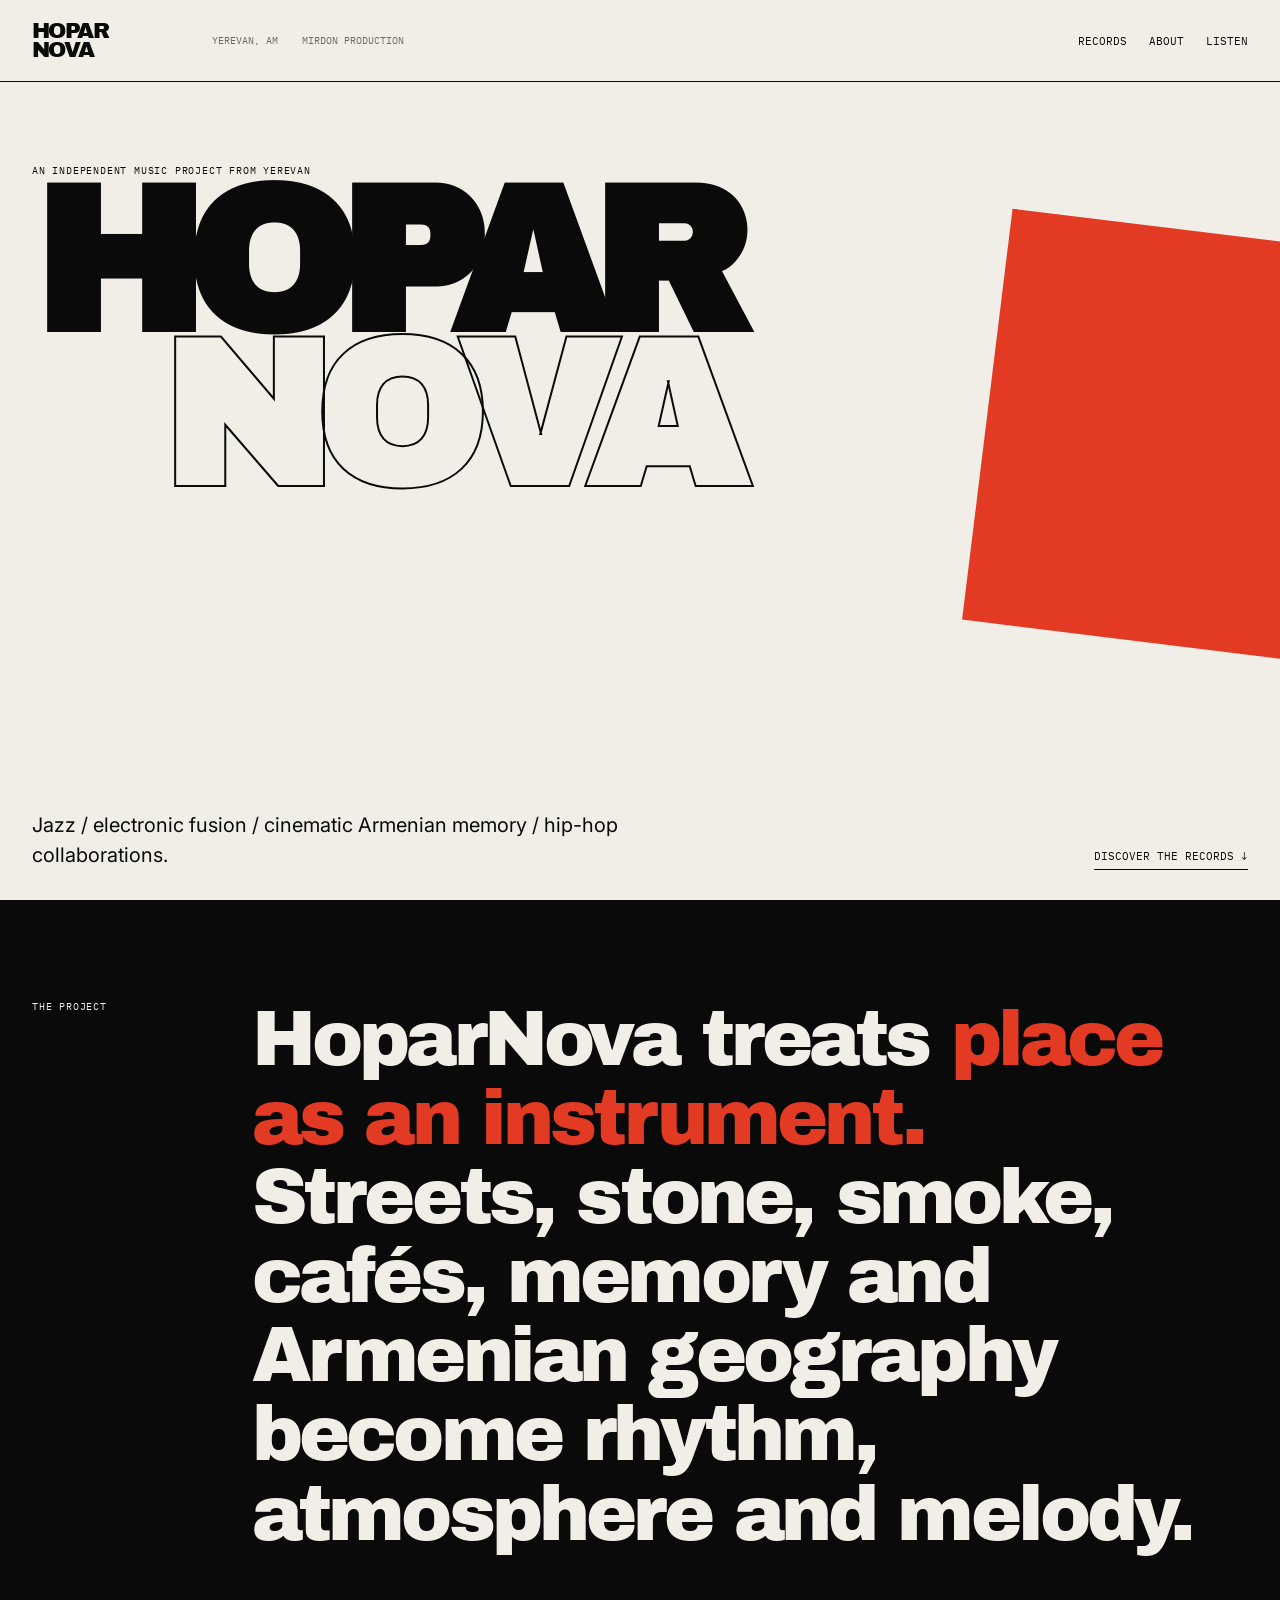
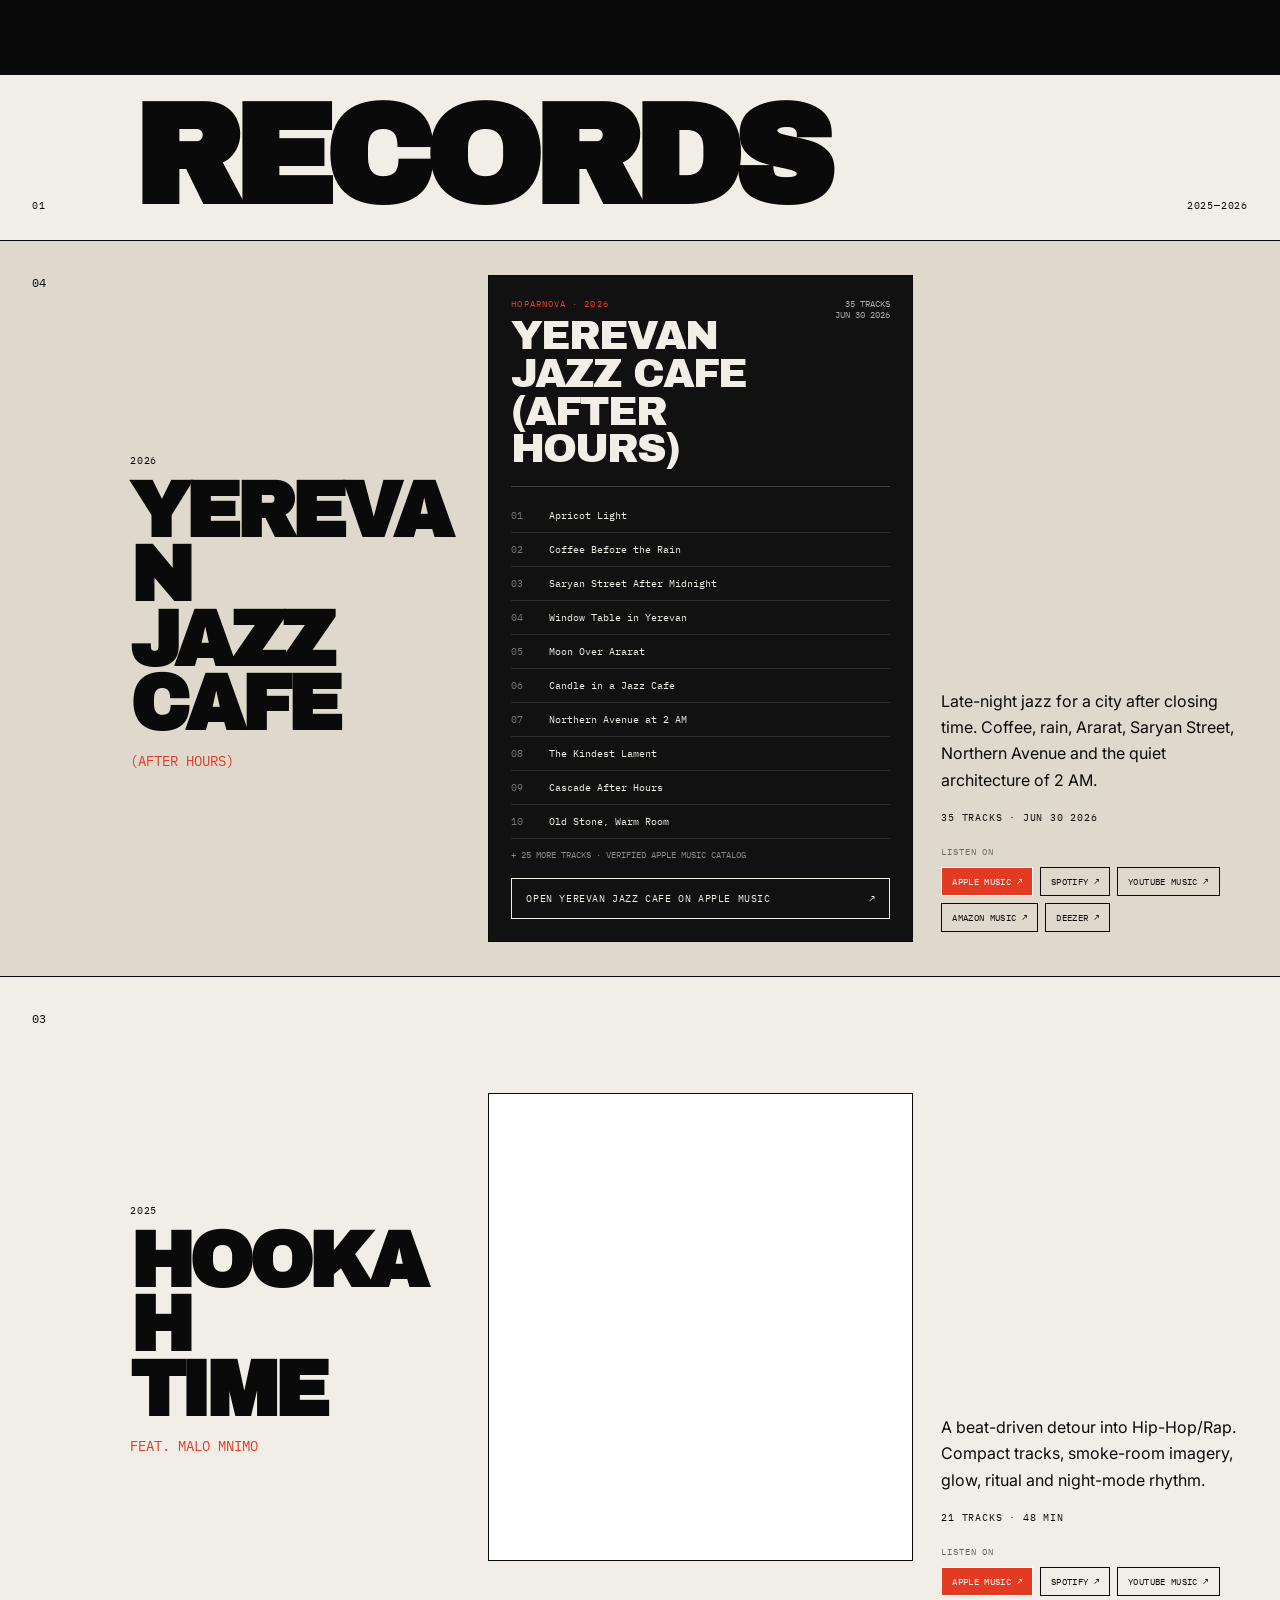
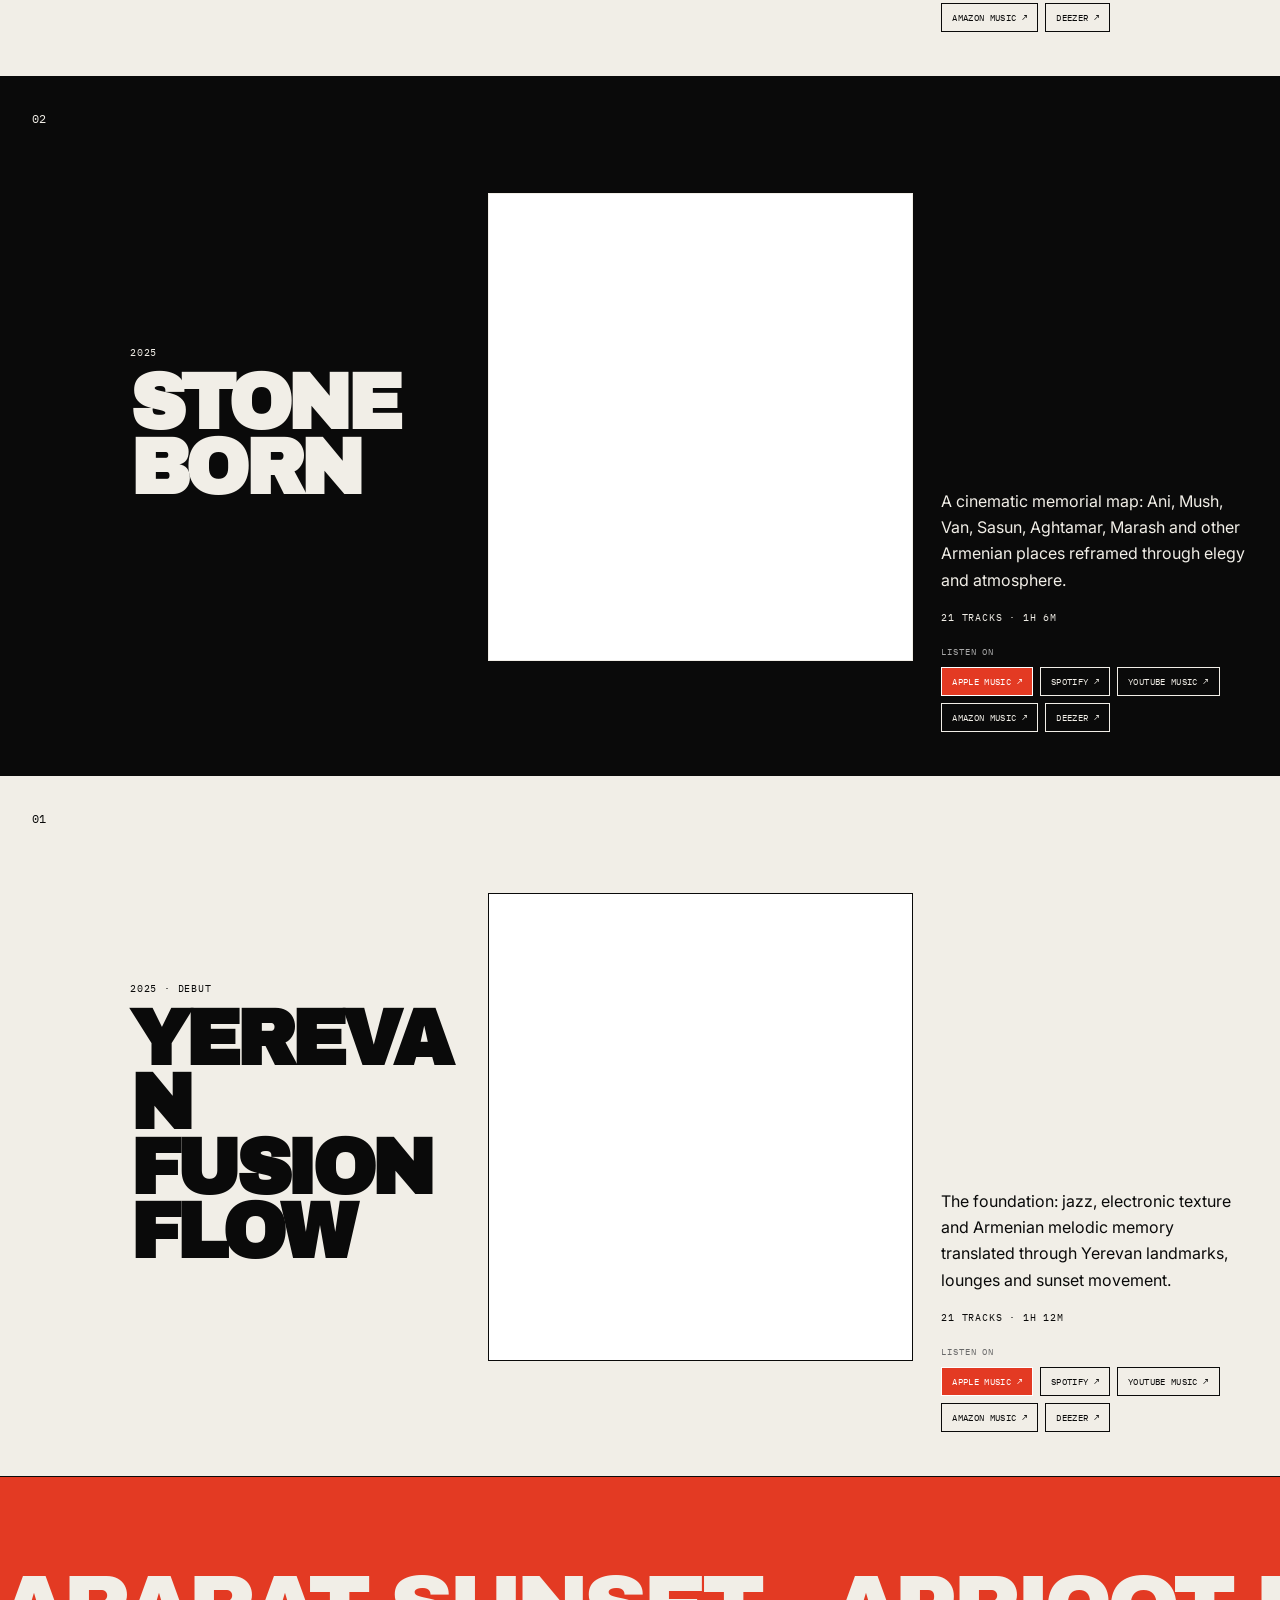
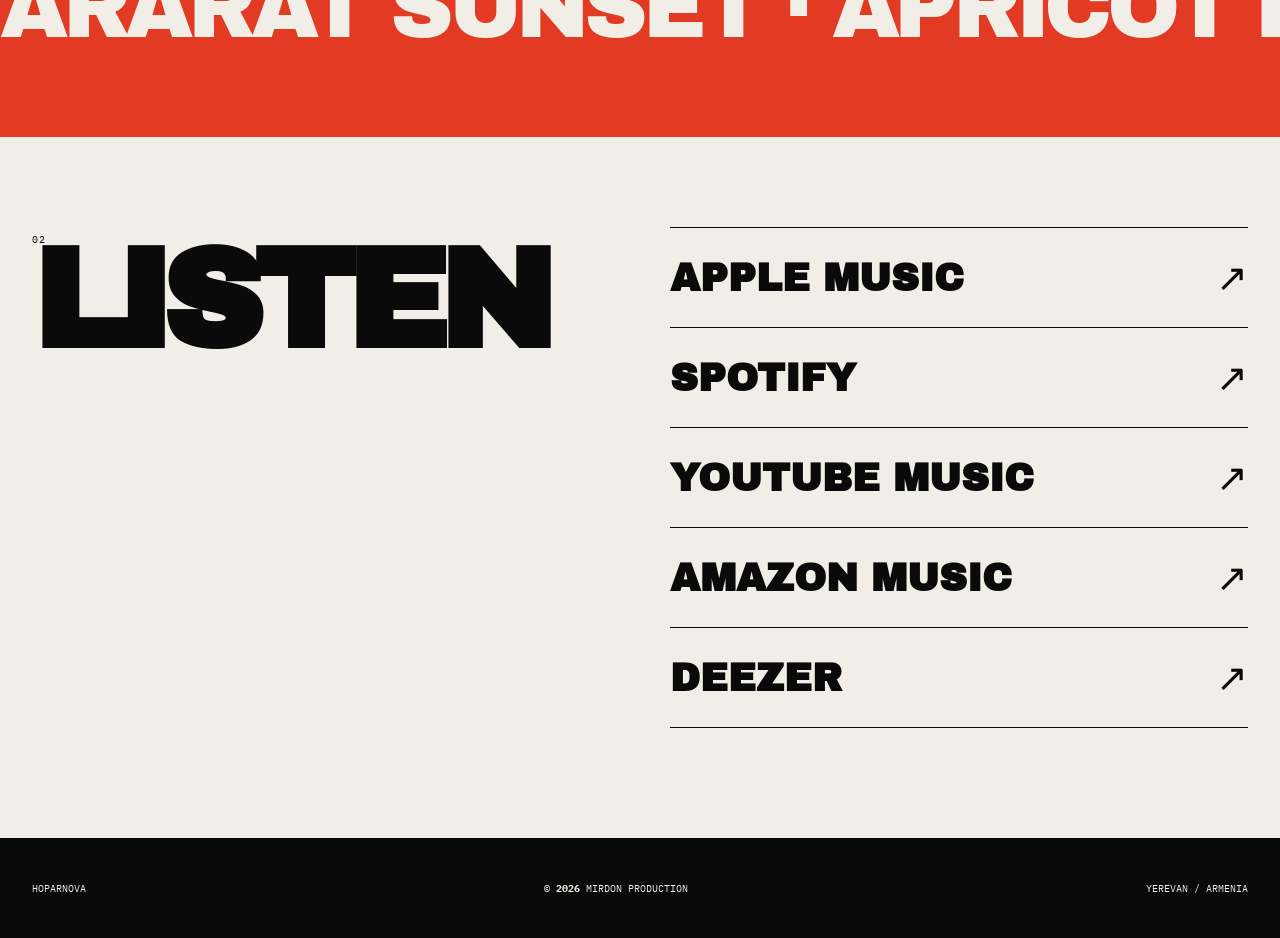
==== index.html @ 3de5b7a7 "Fix Yerevan Jazz Cafe release player" ====
<!doctype html>
<html lang="en">
<head>
  <meta charset="utf-8" />
  <meta name="viewport" content="width=device-width,initial-scale=1,viewport-fit=cover" />
  <meta name="description" content="HoparNova — Yerevan-rooted music across jazz, electronic fusion, cinematic sound and hip-hop." />
  <meta name="theme-color" content="#f1eee7" />
  <title>HoparNova — Music from Yerevan</title>
  <link rel="preconnect" href="https://fonts.googleapis.com">
  <link rel="preconnect" href="https://fonts.gstatic.com" crossorigin>
  <link href="https://fonts.googleapis.com/css2?family=Archivo+Black&family=IBM+Plex+Mono:wght@400;500&family=Inter:wght@400;500;600&display=swap" rel="stylesheet">
  <link rel="stylesheet" href="styles-v6.css?v=6" />
  <link rel="stylesheet" href="player-fix-v7.css?v=7" />
</head>
<body>
  <div class="page-loader" aria-hidden="true"><span>HOPARNOVA</span></div>

  <header class="nav-shell">
    <a class="logo" href="#top">HOPAR<br>NOVA</a>
    <div class="nav-meta"><span>YEREVAN, AM</span><span>MIRDON PRODUCTION</span></div>
    <nav><a href="#records">Records</a><a href="#about">About</a><a href="#listen">Listen</a></nav>
  </header>

  <main id="top">
    <section class="masthead">
      <div class="mast-copy">
        <p class="eyebrow">AN INDEPENDENT MUSIC PROJECT FROM YEREVAN</p>
        <h1><span>HOPAR</span><span class="outline">NOVA</span></h1>
      </div>
      <div class="mast-bottom">
        <p>Jazz / electronic fusion / cinematic Armenian memory / hip-hop collaborations.</p>
        <a href="#records">DISCOVER THE RECORDS ↓</a>
      </div>
      <div class="red-block" aria-hidden="true"></div>
    </section>

    <section class="manifesto" id="about">
      <div class="manifesto-kicker">THE PROJECT</div>
      <p>HoparNova treats <strong>place as an instrument.</strong> Streets, stone, smoke, cafés, memory and Armenian geography become rhythm, atmosphere and melody.</p>
    </section>

    <section class="records" id="records">
      <div class="records-title"><span>01</span><h2>RECORDS</h2><small>2025—2026</small></div>

      <article class="record feature" data-record>
        <div class="record-number">04</div>
        <div class="record-title"><span>2026</span><h3>YEREVAN<br>JAZZ CAFE</h3><em>(AFTER HOURS)</em></div>
        <div class="record-visual verified-album-player" aria-label="Yerevan Jazz Cafe (After Hours) album panel">
          <div class="vap-top">
            <div>
              <div class="vap-kicker">HOPARNOVA · 2026</div>
              <div class="vap-title">YEREVAN JAZZ CAFE<br>(AFTER HOURS)</div>
            </div>
            <div class="vap-meta">35 TRACKS<br>JUN 30 2026</div>
          </div>
          <ol class="vap-tracks">
            <li><span>01</span><span>Apricot Light</span></li>
            <li><span>02</span><span>Coffee Before the Rain</span></li>
            <li><span>03</span><span>Saryan Street After Midnight</span></li>
            <li><span>04</span><span>Window Table in Yerevan</span></li>
            <li><span>05</span><span>Moon Over Ararat</span></li>
            <li><span>06</span><span>Candle in a Jazz Cafe</span></li>
            <li><span>07</span><span>Northern Avenue at 2 AM</span></li>
            <li><span>08</span><span>The Kindest Lament</span></li>
            <li><span>09</span><span>Cascade After Hours</span></li>
            <li><span>10</span><span>Old Stone, Warm Room</span></li>
          </ol>
          <div class="vap-more">+ 25 MORE TRACKS · VERIFIED APPLE MUSIC CATALOG</div>
          <div class="vap-action"><a href="https://music.apple.com/us/artist/hoparnova/1802256419" target="_blank" rel="noopener noreferrer"><span>OPEN YEREVAN JAZZ CAFE ON APPLE MUSIC</span><span>↗</span></a></div>
        </div>
        <div class="record-copy">
          <p>Late-night jazz for a city after closing time. Coffee, rain, Ararat, Saryan Street, Northern Avenue and the quiet architecture of 2 AM.</p>
          <span>35 TRACKS · JUN 30 2026</span>
          <div class="platform-label">LISTEN ON</div>
          <div class="platform-links" aria-label="Yerevan Jazz Cafe listening platforms">
            <a class="primary-platform" href="https://music.apple.com/us/artist/hoparnova/1802256419" target="_blank" rel="noopener noreferrer">Apple Music ↗</a>
            <a href="https://open.spotify.com/search/HoparNova%20Yerevan%20Jazz%20Cafe%20After%20Hours" target="_blank" rel="noopener noreferrer">Spotify ↗</a>
            <a href="https://music.youtube.com/search?q=HoparNova%20Yerevan%20Jazz%20Cafe%20After%20Hours" target="_blank" rel="noopener noreferrer">YouTube Music ↗</a>
            <a href="https://music.amazon.com/search/HoparNova%20Yerevan%20Jazz%20Cafe%20After%20Hours" target="_blank" rel="noopener noreferrer">Amazon Music ↗</a>
            <a href="https://www.deezer.com/search/HoparNova%20Yerevan%20Jazz%20Cafe%20After%20Hours" target="_blank" rel="noopener noreferrer">Deezer ↗</a>
          </div>
        </div>
      </article>

      <article class="record" data-record>
        <div class="record-number">03</div>
        <div class="record-title"><span>2025</span><h3>HOOKAH<br>TIME</h3><em>FEAT. MALO MNIMO</em></div>
        <div class="record-visual player-card"><iframe title="Hookah Time by HoparNova" loading="lazy" allow="autoplay *; encrypted-media *; fullscreen *; clipboard-write" frameborder="0" height="450" sandbox="allow-forms allow-popups allow-same-origin allow-scripts allow-top-navigation-by-user-activation" src="https://embed.music.apple.com/us/album/hookah-time-feat-malo-mnimo/1842965548"></iframe></div>
        <div class="record-copy">
          <p>A beat-driven detour into Hip-Hop/Rap. Compact tracks, smoke-room imagery, glow, ritual and night-mode rhythm.</p>
          <span>21 TRACKS · 48 MIN</span>
          <div class="platform-label">LISTEN ON</div>
          <div class="platform-links" aria-label="Hookah Time listening platforms">
            <a class="primary-platform" href="https://music.apple.com/us/album/hookah-time-feat-malo-mnimo/1842965548" target="_blank" rel="noopener noreferrer">Apple Music ↗</a>
            <a href="https://open.spotify.com/search/HoparNova%20Hookah%20Time%20Malo%20Mnimo" target="_blank" rel="noopener noreferrer">Spotify ↗</a>
            <a href="https://music.youtube.com/search?q=HoparNova%20Hookah%20Time%20Malo%20Mnimo" target="_blank" rel="noopener noreferrer">YouTube Music ↗</a>
            <a href="https://music.amazon.com/albums/B0FSZTVXCY" target="_blank" rel="noopener noreferrer">Amazon Music ↗</a>
            <a href="https://www.deezer.com/search/HoparNova%20Hookah%20Time%20Malo%20Mnimo" target="_blank" rel="noopener noreferrer">Deezer ↗</a>
          </div>
        </div>
      </article>

      <article class="record inverse" data-record>
        <div class="record-number">02</div>
        <div class="record-title"><span>2025</span><h3>STONE<br>BORN</h3></div>
        <div class="record-visual player-card"><iframe title="Stoneborn by HoparNova" loading="lazy" allow="autoplay *; encrypted-media *; fullscreen *; clipboard-write" frameborder="0" height="450" sandbox="allow-forms allow-popups allow-same-origin allow-scripts allow-top-navigation-by-user-activation" src="https://embed.music.apple.com/us/album/stoneborn/1818005621"></iframe></div>
        <div class="record-copy">
          <p>A cinematic memorial map: Ani, Mush, Van, Sasun, Aghtamar, Marash and other Armenian places reframed through elegy and atmosphere.</p>
          <span>21 TRACKS · 1H 6M</span>
          <div class="platform-label">LISTEN ON</div>
          <div class="platform-links" aria-label="Stoneborn listening platforms">
            <a class="primary-platform" href="https://music.apple.com/us/album/stoneborn/1818005621" target="_blank" rel="noopener noreferrer">Apple Music ↗</a>
            <a href="https://open.spotify.com/search/HoparNova%20Stoneborn" target="_blank" rel="noopener noreferrer">Spotify ↗</a>
            <a href="https://music.youtube.com/search?q=HoparNova%20Stoneborn" target="_blank" rel="noopener noreferrer">YouTube Music ↗</a>
            <a href="https://music.amazon.com/search/HoparNova%20Stoneborn" target="_blank" rel="noopener noreferrer">Amazon Music ↗</a>
            <a href="https://www.deezer.com/search/HoparNova%20Stoneborn" target="_blank" rel="noopener noreferrer">Deezer ↗</a>
          </div>
        </div>
      </article>

      <article class="record" data-record>
        <div class="record-number">01</div>
        <div class="record-title"><span>2025 · DEBUT</span><h3>YEREVAN<br>FUSION FLOW</h3></div>
        <div class="record-visual player-card"><iframe title="Yerevan Fusion Flow by HoparNova" loading="lazy" allow="autoplay *; encrypted-media *; fullscreen *; clipboard-write" frameborder="0" height="450" sandbox="allow-forms allow-popups allow-same-origin allow-scripts allow-top-navigation-by-user-activation" src="https://embed.music.apple.com/us/album/yerevan-fusion-flow/1802293847"></iframe></div>
        <div class="record-copy">
          <p>The foundation: jazz, electronic texture and Armenian melodic memory translated through Yerevan landmarks, lounges and sunset movement.</p>
          <span>21 TRACKS · 1H 12M</span>
          <div class="platform-label">LISTEN ON</div>
          <div class="platform-links" aria-label="Yerevan Fusion Flow listening platforms">
            <a class="primary-platform" href="https://music.apple.com/us/album/yerevan-fusion-flow/1802293847" target="_blank" rel="noopener noreferrer">Apple Music ↗</a>
            <a href="https://open.spotify.com/album/7mZl0spDm2aKMt4Zgu2kMl" target="_blank" rel="noopener noreferrer">Spotify ↗</a>
            <a href="https://music.youtube.com/playlist?list=OLAK5uy_mv9F3VbVJj1Q1v0x9Y9Q4Z8Q9hJQcQ9Yw" target="_blank" rel="noopener noreferrer">YouTube Music ↗</a>
            <a href="https://music.amazon.com/search/HoparNova%20Yerevan%20Fusion%20Flow" target="_blank" rel="noopener noreferrer">Amazon Music ↗</a>
            <a href="https://www.deezer.com/album/727748031" target="_blank" rel="noopener noreferrer">Deezer ↗</a>
          </div>
        </div>
      </article>
    </section>

    <section class="interlude">
      <p>ARARAT SUNSET · APRICOT LIGHT · NIGHT MODE · BALLAD OF SASUN · CASCADE AFTER HOURS · VERNISSAGE VIBE · SILK SMOKE · MOON OVER ARARAT</p>
    </section>

    <section class="listen" id="listen">
      <div><span>02</span><h2>LISTEN</h2></div>
      <div class="listen-grid">
        <a href="https://music.apple.com/us/artist/hoparnova/1802256419" target="_blank" rel="noopener noreferrer"><b>APPLE MUSIC</b><span>↗</span></a>
        <a href="https://open.spotify.com/search/HoparNova" target="_blank" rel="noopener noreferrer"><b>SPOTIFY</b><span>↗</span></a>
        <a href="https://music.youtube.com/search?q=HoparNova" target="_blank" rel="noopener noreferrer"><b>YOUTUBE MUSIC</b><span>↗</span></a>
        <a href="https://music.amazon.com/search/HoparNova" target="_blank" rel="noopener noreferrer"><b>AMAZON MUSIC</b><span>↗</span></a>
        <a href="https://www.deezer.com/search/HoparNova" target="_blank" rel="noopener noreferrer"><b>DEEZER</b><span>↗</span></a>
      </div>
    </section>
  </main>

  <footer><span>HOPARNOVA</span><span>© <b id="year"></b> MIRDON PRODUCTION</span><span>YEREVAN / ARMENIA</span></footer>
  <script defer src="script-v5.js?v=5"></script>
</body>
</html>
---- styles-v6.css ----
:root{--paper:#f1eee7;--ink:#0a0a0a;--red:#e33a23;--muted:#696969;--pad:clamp(16px,3vw,32px)}*{box-sizing:border-box}html{scroll-behavior:smooth}body{margin:0;background:var(--paper);color:var(--ink);font-family:Inter,Arial,sans-serif;overflow-x:hidden}img,iframe{max-width:100%}a{color:inherit;text-decoration:none}.page-loader{position:fixed;inset:0;background:var(--ink);color:var(--paper);z-index:999;display:grid;place-items:center;transition:transform .7s cubic-bezier(.76,0,.24,1)}.page-loader span{font-family:'Archivo Black',Arial Black,sans-serif;font-size:clamp(32px,8vw,110px);letter-spacing:-.06em}.page-loader.hide{transform:translateY(-100%)}.nav-shell{min-height:82px;border-bottom:1px solid var(--ink);display:grid;grid-template-columns:180px 1fr auto;align-items:center;padding:12px var(--pad);position:sticky;top:0;background:rgba(241,238,231,.97);backdrop-filter:blur(10px);z-index:40}.logo{font-family:'Archivo Black',Arial Black,sans-serif;font-size:22px;line-height:.82;letter-spacing:-.07em}.nav-meta{display:flex;gap:24px;flex-wrap:wrap;font:10px 'IBM Plex Mono',monospace;color:var(--muted)}nav{display:flex;gap:22px;font:11px 'IBM Plex Mono',monospace;text-transform:uppercase}.masthead{min-height:calc(100svh - 82px);position:relative;padding:clamp(48px,8vh,100px) var(--pad) 30px;display:flex;flex-direction:column;justify-content:space-between;overflow:hidden}.eyebrow,.manifesto-kicker,.record-title>span,.record-copy>span,.records-title span,.records-title small,.listen>div>span{font:10px 'IBM Plex Mono',monospace;letter-spacing:.08em}.mast-copy{position:relative;z-index:2;min-width:0}.masthead h1{margin:0;font-family:'Archivo Black',Arial Black,sans-serif;font-size:clamp(76px,16vw,260px);line-height:.75;letter-spacing:-.09em;text-transform:uppercase;max-width:100%}.masthead h1 span{display:block}.masthead h1 .outline{color:transparent;-webkit-text-stroke:2px var(--ink);margin-left:10vw}.mast-bottom{display:grid;grid-template-columns:minmax(0,1fr) auto;gap:32px;align-items:end;position:relative;z-index:2}.mast-bottom p{max-width:620px;font-size:clamp(16px,2vw,20px);line-height:1.5;margin:0}.mast-bottom a{font:11px 'IBM Plex Mono',monospace;border-bottom:1px solid;padding-bottom:6px;white-space:nowrap}.red-block{position:absolute;width:28vw;height:46vh;background:var(--red);right:-5vw;top:18%;transform:rotate(7deg);z-index:0}.manifesto{background:var(--ink);color:var(--paper);padding:100px var(--pad) 120px;display:grid;grid-template-columns:180px minmax(0,1fr);gap:40px}.manifesto p{font-family:'Archivo Black',Arial Black,sans-serif;font-size:clamp(34px,6vw,86px);line-height:1.03;letter-spacing:-.05em;margin:0;max-width:1200px}.manifesto strong{color:var(--red);font-weight:inherit}.records{border-top:1px solid}.records-title{display:grid;grid-template-columns:100px minmax(0,1fr) auto;align-items:end;padding:28px var(--pad);border-bottom:1px solid}.records-title h2,.listen h2{font-family:'Archivo Black',Arial Black,sans-serif;font-size:clamp(64px,11vw,170px);line-height:.78;letter-spacing:-.07em;margin:0}.record{min-height:700px;border-bottom:1px solid;display:grid;grid-template-columns:70px minmax(220px,.7fr) minmax(300px,.9fr) minmax(240px,.65fr);gap:28px;padding:34px var(--pad);align-items:center;transition:background .35s,color .35s}.record-number{align-self:start;font:12px 'IBM Plex Mono',monospace}.record-title{min-width:0}.record-title h3{font-family:'Archivo Black',Arial Black,sans-serif;font-size:clamp(44px,6vw,96px);line-height:.84;letter-spacing:-.06em;margin:12px 0;overflow-wrap:anywhere}.record-title em{font:14px 'IBM Plex Mono',monospace;color:var(--red);font-style:normal}.record-copy{align-self:end;padding-bottom:10px;min-width:0}.record-copy p{font-size:16px;line-height:1.65;max-width:420px}.record-copy>span{display:block;margin-top:18px}.record-visual{width:100%;max-width:540px;justify-self:center;min-width:0}.player-card{background:#fff;border:1px solid var(--ink);padding:8px;overflow:hidden}.player-card iframe{display:block;width:100%;border:0;min-height:450px}.inverse{background:var(--ink);color:var(--paper)}.inverse .player-card{border-color:var(--paper)}.feature{background:#dfd9cd}.platform-label{margin-top:22px;font:9px 'IBM Plex Mono',monospace;letter-spacing:.1em;text-transform:uppercase;color:var(--muted)}.inverse .platform-label{color:#a8a8a8}.platform-links{display:flex;flex-wrap:wrap;gap:7px;margin-top:10px}.record-copy .platform-links a{display:inline-flex;align-items:center;justify-content:center;margin:0;border:1px solid currentColor;padding:8px 10px;font:9px 'IBM Plex Mono',monospace;letter-spacing:.04em;text-transform:uppercase;transition:background .18s,color .18s,transform .18s}.record-copy .platform-links a:hover{background:var(--ink);color:var(--paper);transform:translateY(-1px)}.inverse .record-copy .platform-links a:hover{background:var(--paper);color:var(--ink)}.platform-links .primary-platform{background:var(--red);border-color:var(--red);color:#fff}.platform-links .primary-platform:hover{background:var(--ink);border-color:var(--ink)}.inverse .platform-links .primary-platform:hover{background:var(--paper);border-color:var(--paper);color:var(--ink)}.interlude{height:260px;background:var(--red);color:var(--paper);overflow:hidden;display:flex;align-items:center}.interlude p{white-space:nowrap;font-family:'Archivo Black',Arial Black,sans-serif;font-size:clamp(52px,8vw,88px);letter-spacing:-.06em;margin:0;animation:marquee 22s linear infinite}@keyframes marquee{to{transform:translateX(-50%)}}.listen{padding:90px var(--pad) 110px;display:grid;grid-template-columns:1fr 1fr;gap:60px}.listen-grid{border-top:1px solid}.listen-grid a{min-height:100px;border-bottom:1px solid;display:flex;align-items:center;justify-content:space-between;font-family:'Archivo Black',Arial Black,sans-serif;font-size:clamp(22px,3vw,42px);transition:.2s}.listen-grid a:hover{padding-left:18px;background:var(--ink);color:var(--paper)}footer{min-height:100px;background:var(--ink);color:var(--paper);display:flex;align-items:center;justify-content:space-between;gap:20px;padding:22px var(--pad);font:10px 'IBM Plex Mono',monospace}@media(max-width:1000px){.nav-meta{display:none}.nav-shell{grid-template-columns:1fr auto}.record{grid-template-columns:52px minmax(0,1fr)}.record-title{grid-column:2}.record-visual,.record-copy{grid-column:2}.manifesto{grid-template-columns:1fr}.listen{grid-template-columns:1fr}.red-block{width:42vw}}@media(max-width:650px){:root{--pad:16px}.page-loader span{font-size:14vw}.nav-shell{min-height:64px;grid-template-columns:1fr auto;padding:10px 16px}.logo{font-size:18px}.nav-shell nav{display:none}.masthead{min-height:auto;padding:42px 16px 34px;gap:48px}.eyebrow{font-size:9px;line-height:1.5}.masthead h1{font-size:clamp(62px,21vw,104px);line-height:.78;letter-spacing:-.075em}.masthead h1 .outline{margin-left:0;-webkit-text-stroke:1.5px var(--ink)}.mast-bottom{grid-template-columns:1fr;gap:24px}.mast-bottom p{font-size:17px;max-width:none}.mast-bottom a{width:max-content;max-width:100%;white-space:normal}.red-block{width:48vw;height:24vh;top:38%;right:-22vw;opacity:.95}.manifesto{padding:64px 16px 72px;gap:24px}.manifesto p{font-size:clamp(30px,10.5vw,48px);line-height:1.05}.records-title{grid-template-columns:36px minmax(0,1fr);gap:8px;padding:20px 16px}.records-title h2{font-size:clamp(52px,17vw,80px);line-height:.82}.records-title small{display:none}.record{display:grid;grid-template-columns:30px minmax(0,1fr);gap:16px;padding:28px 16px 38px;min-height:0;align-items:start}.record-number{grid-column:1;grid-row:1}.record-title{grid-column:2;grid-row:1}.record-title h3{font-size:clamp(46px,14vw,72px);line-height:.86;margin-top:8px}.record-title em{font-size:11px;line-height:1.4;display:block}.record-visual,.record-copy{grid-column:1/-1;width:100%;margin:0;max-width:none}.record-visual{margin-top:8px}.player-card{padding:5px}.player-card iframe{min-height:390px;height:390px}.record-copy{padding:0}.record-copy p{font-size:15px;line-height:1.6;margin-top:6px}.platform-links{display:grid;grid-template-columns:repeat(2,minmax(0,1fr));gap:7px}.record-copy .platform-links a{min-height:40px;padding:8px 6px;font-size:8.5px}.interlude{height:150px}.interlude p{font-size:46px}.listen{padding:64px 16px 76px;gap:30px}.listen h2{font-size:18vw}.listen-grid a{min-height:78px;font-size:26px}footer{padding:28px 16px;flex-direction:column;align-items:flex-start;gap:8px}.record,.masthead,.manifesto,.listen,.records-title,footer{max-width:100%}}@media(max-width:390px){.masthead h1{font-size:20vw}.record-title h3{font-size:13.5vw}.player-card iframe{height:360px;min-height:360px}.listen-grid a{font-size:23px}}@media(prefers-reduced-motion:reduce){html{scroll-behavior:auto}.page-loader{display:none}.interlude p{animation:none}}
---- player-fix-v7.css ----
.verified-album-player{background:#111;color:#f1eee7;border:1px solid #0a0a0a;padding:22px;min-height:450px;display:flex;flex-direction:column;overflow:hidden}.verified-album-player .vap-top{display:flex;justify-content:space-between;gap:16px;padding-bottom:18px;border-bottom:1px solid rgba(241,238,231,.22)}.vap-kicker{font:9px 'IBM Plex Mono',monospace;letter-spacing:.12em;color:#e33a23}.vap-title{font-family:'Archivo Black',Arial Black,sans-serif;font-size:clamp(26px,3.2vw,46px);line-height:.92;letter-spacing:-.05em;margin:8px 0 0}.vap-meta{font:9px 'IBM Plex Mono',monospace;color:#aaa;text-align:right;white-space:nowrap}.vap-tracks{list-style:none;padding:0;margin:12px 0 0;display:grid}.vap-tracks li{display:grid;grid-template-columns:28px 1fr;gap:10px;align-items:center;min-height:34px;border-bottom:1px solid rgba(241,238,231,.12);font:10px 'IBM Plex Mono',monospace}.vap-tracks li span:first-child{color:#777}.vap-more{margin-top:10px;font:9px 'IBM Plex Mono',monospace;color:#888}.vap-action{margin-top:auto;padding-top:18px}.vap-action a{display:flex;align-items:center;justify-content:space-between;border:1px solid #f1eee7;padding:13px 14px;font:10px 'IBM Plex Mono',monospace;letter-spacing:.06em;text-transform:uppercase;transition:.18s}.vap-action a:hover{background:#f1eee7;color:#0a0a0a}@media(max-width:650px){.verified-album-player{min-height:390px;padding:16px}.vap-title{font-size:30px}.vap-meta{font-size:8px}.vap-tracks li{min-height:31px;font-size:9px}.vap-action a{min-height:44px}}
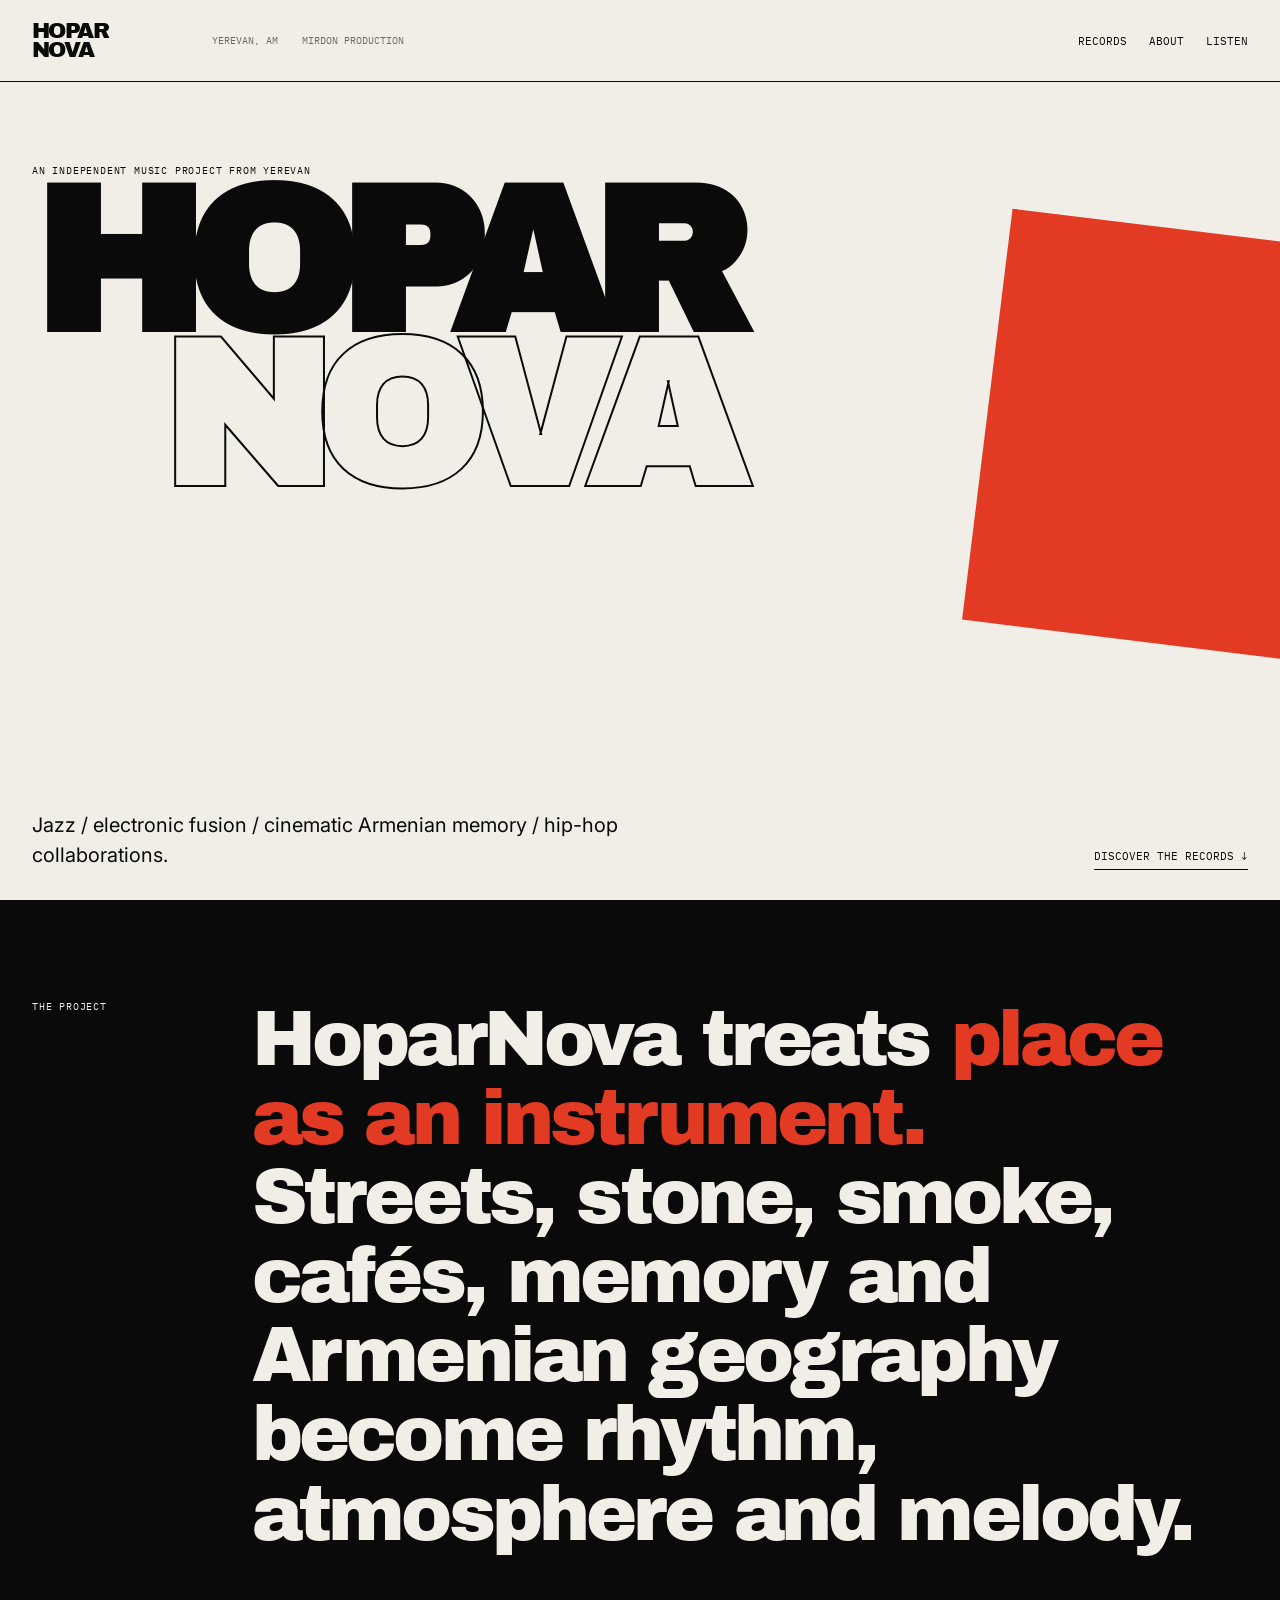
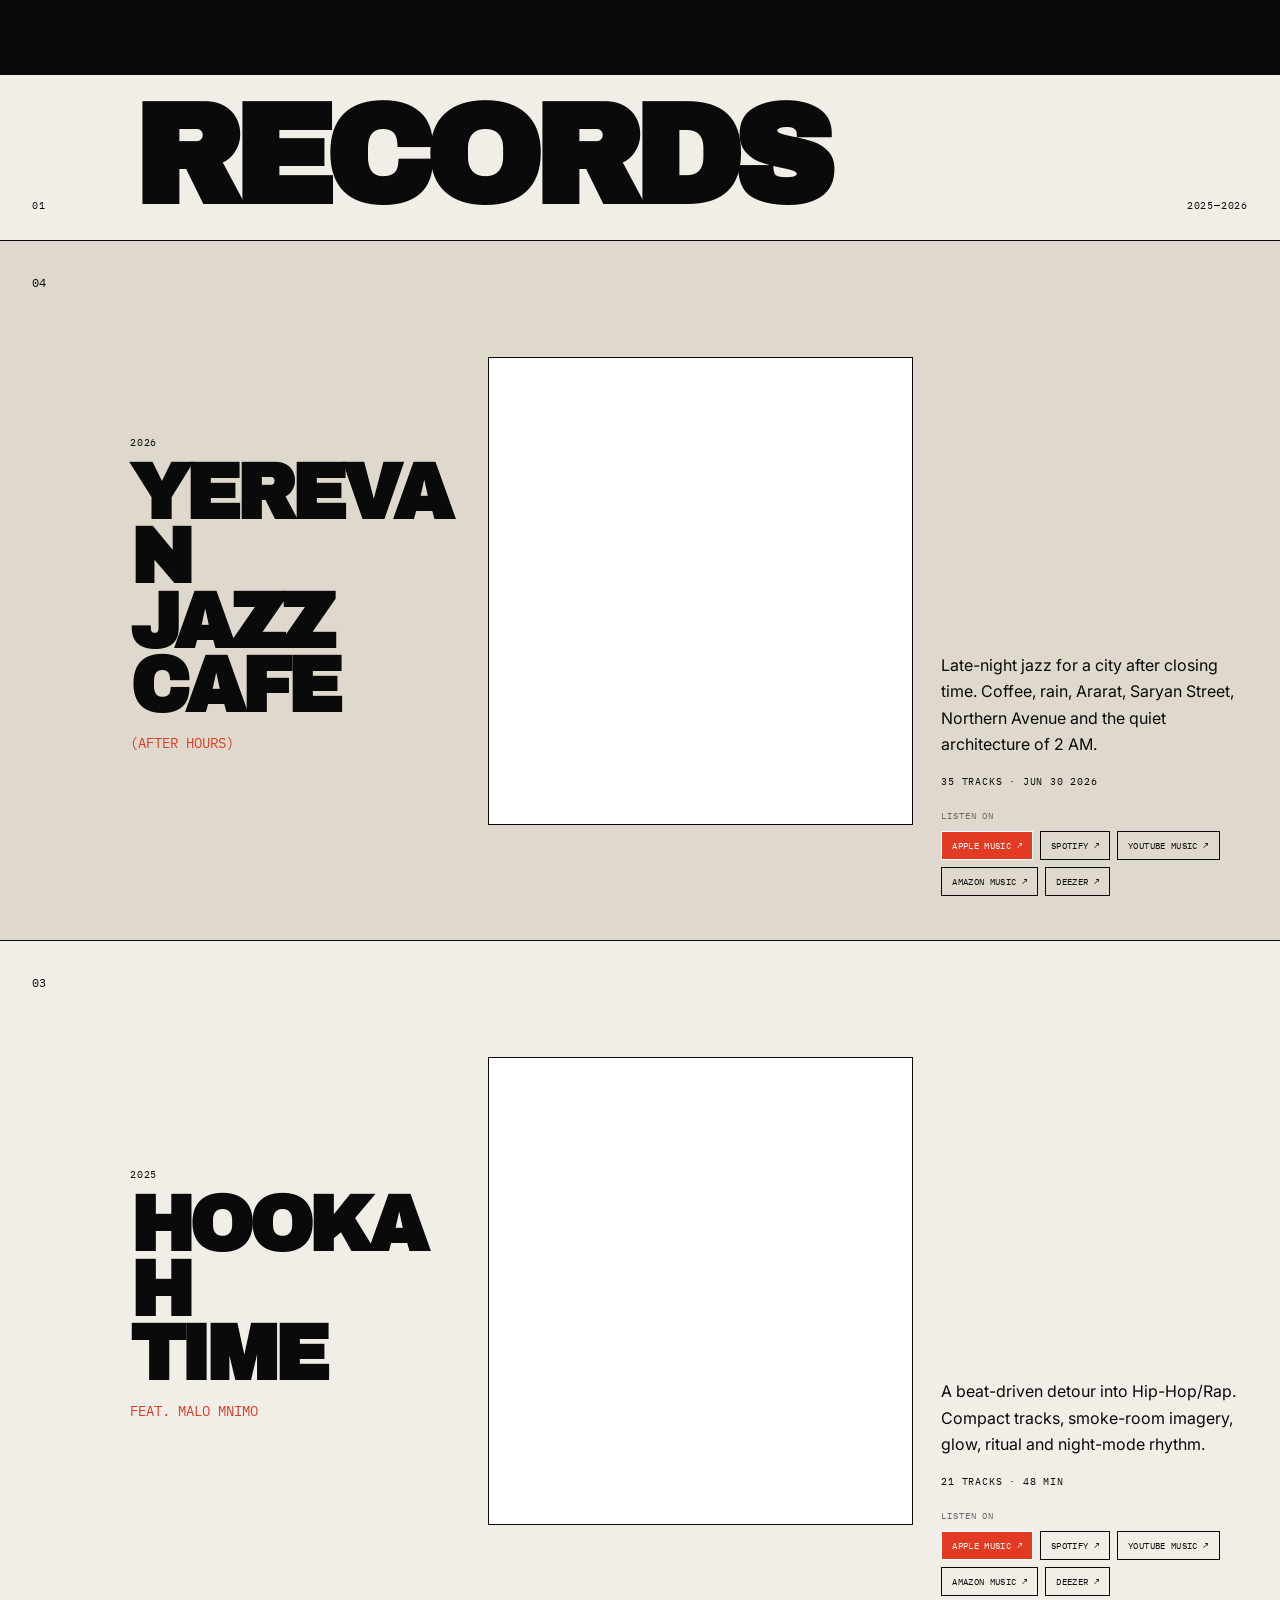
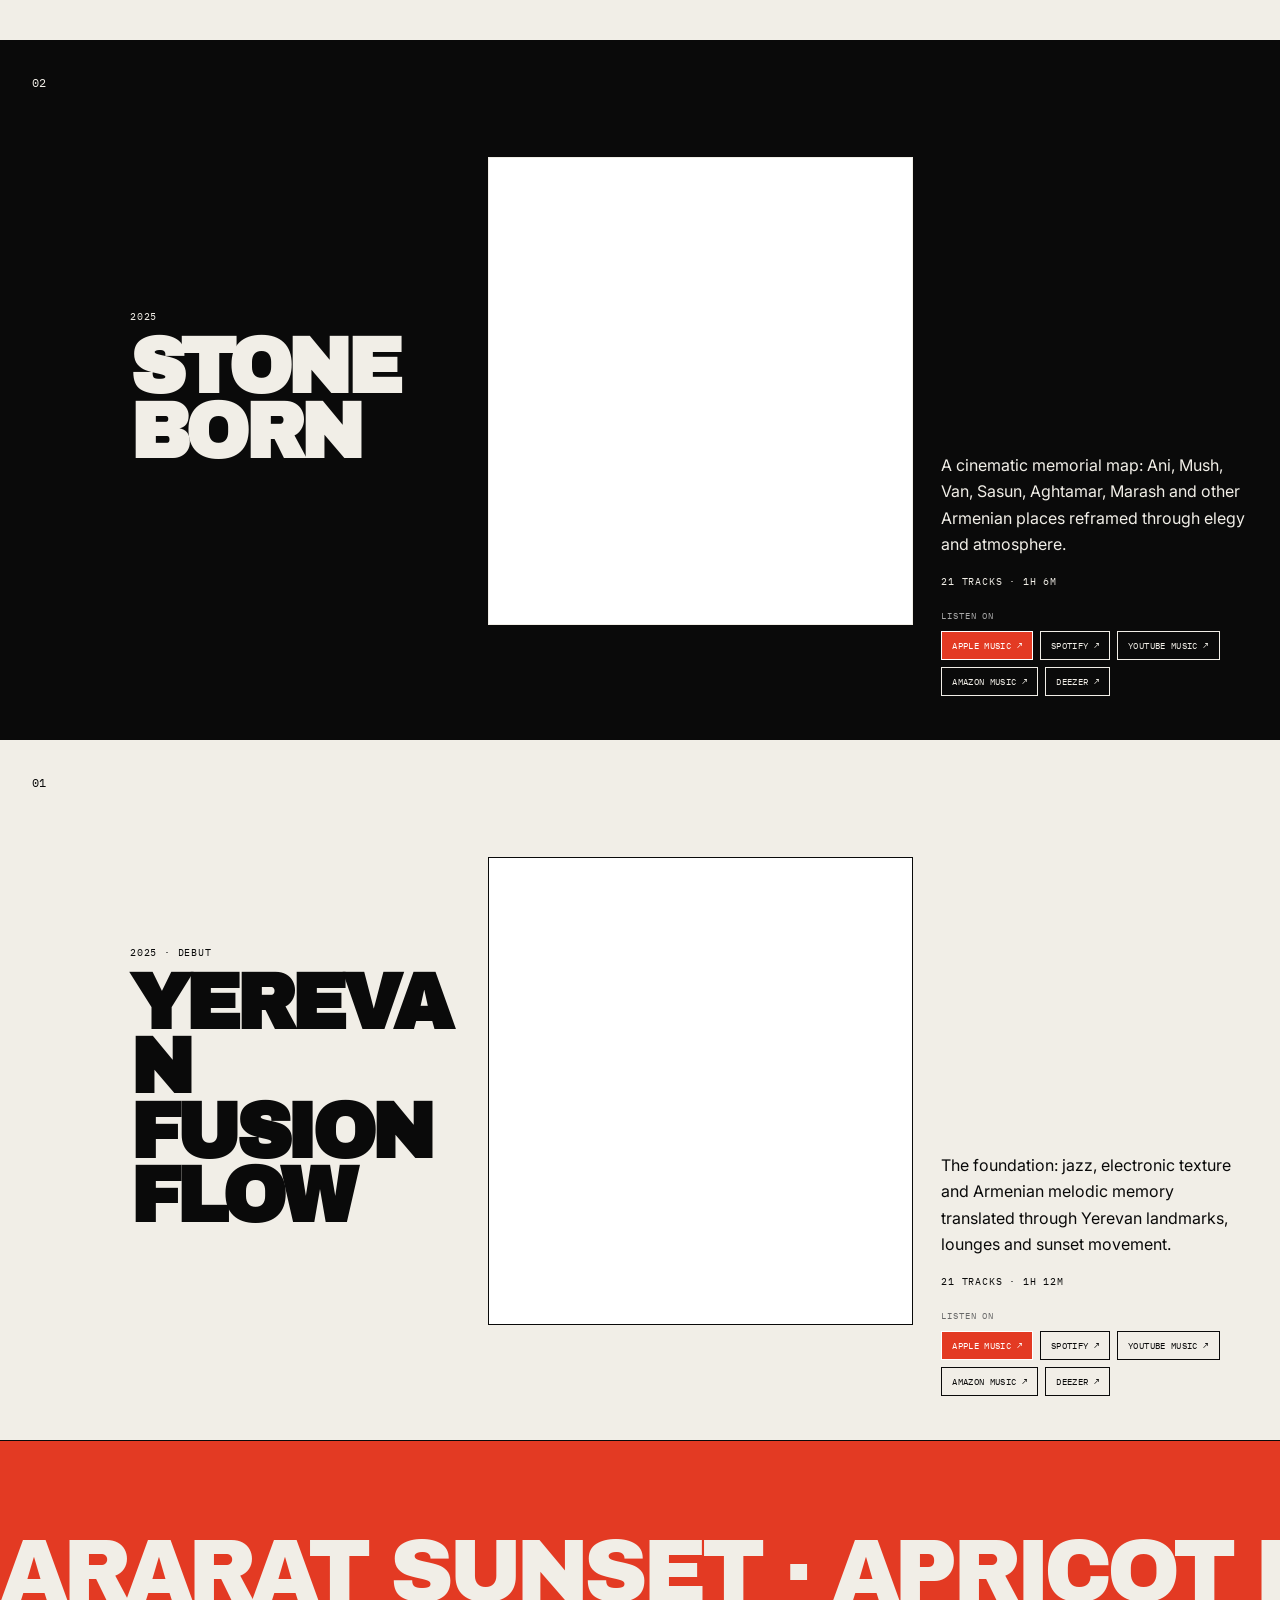
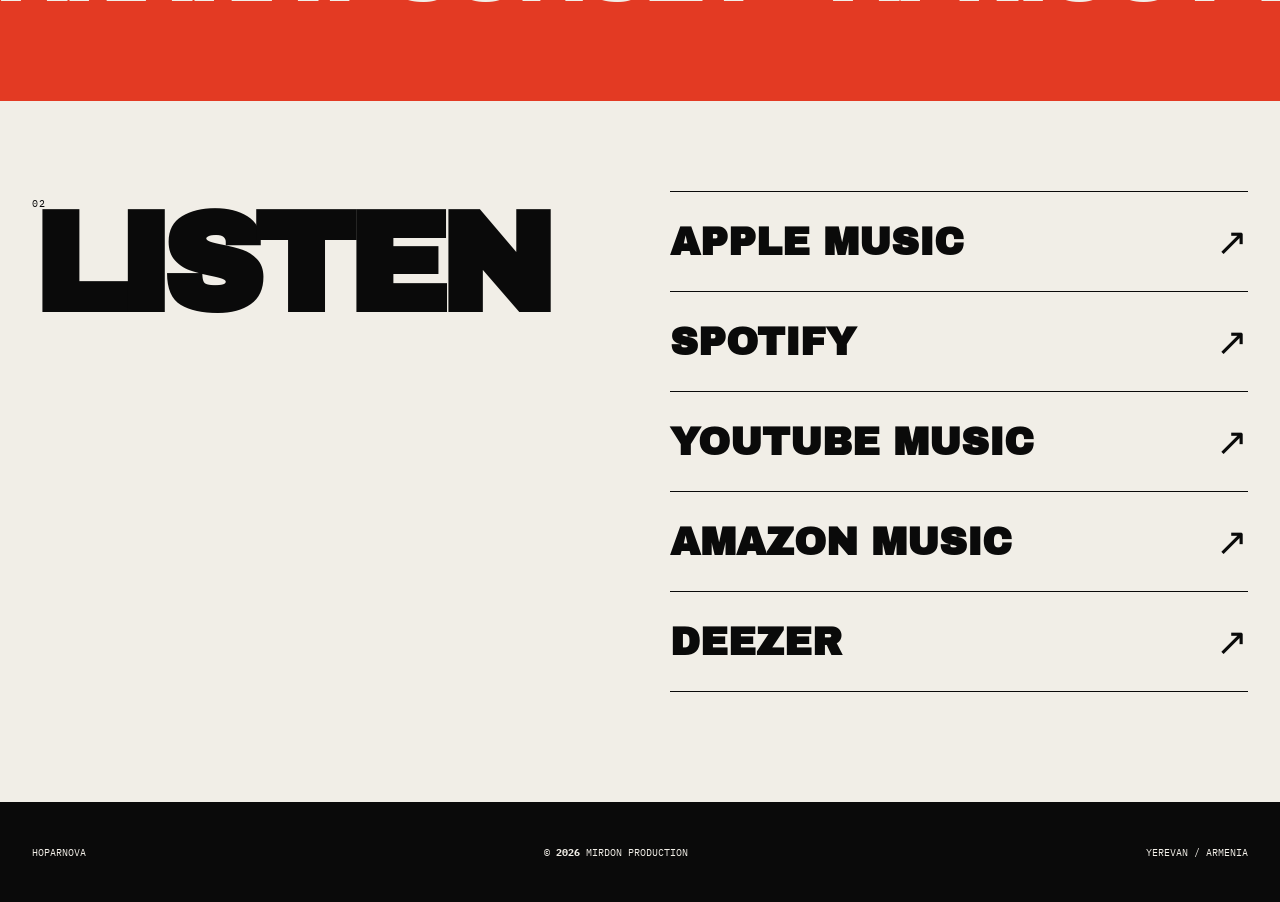
==== commit c05e12f0: "Use exact Yerevan Jazz Cafe Apple Music album embed" ====
--- a/index.html
+++ b/index.html
@@ -10,7 +10,6 @@
   <link rel="preconnect" href="https://fonts.gstatic.com" crossorigin>
   <link href="https://fonts.googleapis.com/css2?family=Archivo+Black&family=IBM+Plex+Mono:wght@400;500&family=Inter:wght@400;500;600&display=swap" rel="stylesheet">
   <link rel="stylesheet" href="styles-v6.css?v=6" />
-  <link rel="stylesheet" href="player-fix-v7.css?v=7" />
 </head>
 <body>
   <div class="page-loader" aria-hidden="true"><span>HOPARNOVA</span></div>
@@ -45,35 +44,13 @@
       <article class="record feature" data-record>
         <div class="record-number">04</div>
         <div class="record-title"><span>2026</span><h3>YEREVAN<br>JAZZ CAFE</h3><em>(AFTER HOURS)</em></div>
-        <div class="record-visual verified-album-player" aria-label="Yerevan Jazz Cafe (After Hours) album panel">
-          <div class="vap-top">
-            <div>
-              <div class="vap-kicker">HOPARNOVA · 2026</div>
-              <div class="vap-title">YEREVAN JAZZ CAFE<br>(AFTER HOURS)</div>
-            </div>
-            <div class="vap-meta">35 TRACKS<br>JUN 30 2026</div>
-          </div>
-          <ol class="vap-tracks">
-            <li><span>01</span><span>Apricot Light</span></li>
-            <li><span>02</span><span>Coffee Before the Rain</span></li>
-            <li><span>03</span><span>Saryan Street After Midnight</span></li>
-            <li><span>04</span><span>Window Table in Yerevan</span></li>
-            <li><span>05</span><span>Moon Over Ararat</span></li>
-            <li><span>06</span><span>Candle in a Jazz Cafe</span></li>
-            <li><span>07</span><span>Northern Avenue at 2 AM</span></li>
-            <li><span>08</span><span>The Kindest Lament</span></li>
-            <li><span>09</span><span>Cascade After Hours</span></li>
-            <li><span>10</span><span>Old Stone, Warm Room</span></li>
-          </ol>
-          <div class="vap-more">+ 25 MORE TRACKS · VERIFIED APPLE MUSIC CATALOG</div>
-          <div class="vap-action"><a href="https://music.apple.com/us/artist/hoparnova/1802256419" target="_blank" rel="noopener noreferrer"><span>OPEN YEREVAN JAZZ CAFE ON APPLE MUSIC</span><span>↗</span></a></div>
-        </div>
+        <div class="record-visual player-card"><iframe title="Yerevan Jazz Cafe (After Hours) by HoparNova" loading="lazy" allow="autoplay *; encrypted-media *; fullscreen *; clipboard-write" frameborder="0" height="450" sandbox="allow-forms allow-popups allow-same-origin allow-scripts allow-top-navigation-by-user-activation" src="https://embed.music.apple.com/us/album/yerevan-jazz-cafe-after-hours/6785843987"></iframe></div>
         <div class="record-copy">
           <p>Late-night jazz for a city after closing time. Coffee, rain, Ararat, Saryan Street, Northern Avenue and the quiet architecture of 2 AM.</p>
           <span>35 TRACKS · JUN 30 2026</span>
           <div class="platform-label">LISTEN ON</div>
           <div class="platform-links" aria-label="Yerevan Jazz Cafe listening platforms">
-            <a class="primary-platform" href="https://music.apple.com/us/artist/hoparnova/1802256419" target="_blank" rel="noopener noreferrer">Apple Music ↗</a>
+            <a class="primary-platform" href="https://music.apple.com/us/album/yerevan-jazz-cafe-after-hours/6785843987" target="_blank" rel="noopener noreferrer">Apple Music ↗</a>
             <a href="https://open.spotify.com/search/HoparNova%20Yerevan%20Jazz%20Cafe%20After%20Hours" target="_blank" rel="noopener noreferrer">Spotify ↗</a>
             <a href="https://music.youtube.com/search?q=HoparNova%20Yerevan%20Jazz%20Cafe%20After%20Hours" target="_blank" rel="noopener noreferrer">YouTube Music ↗</a>
             <a href="https://music.amazon.com/search/HoparNova%20Yerevan%20Jazz%20Cafe%20After%20Hours" target="_blank" rel="noopener noreferrer">Amazon Music ↗</a>
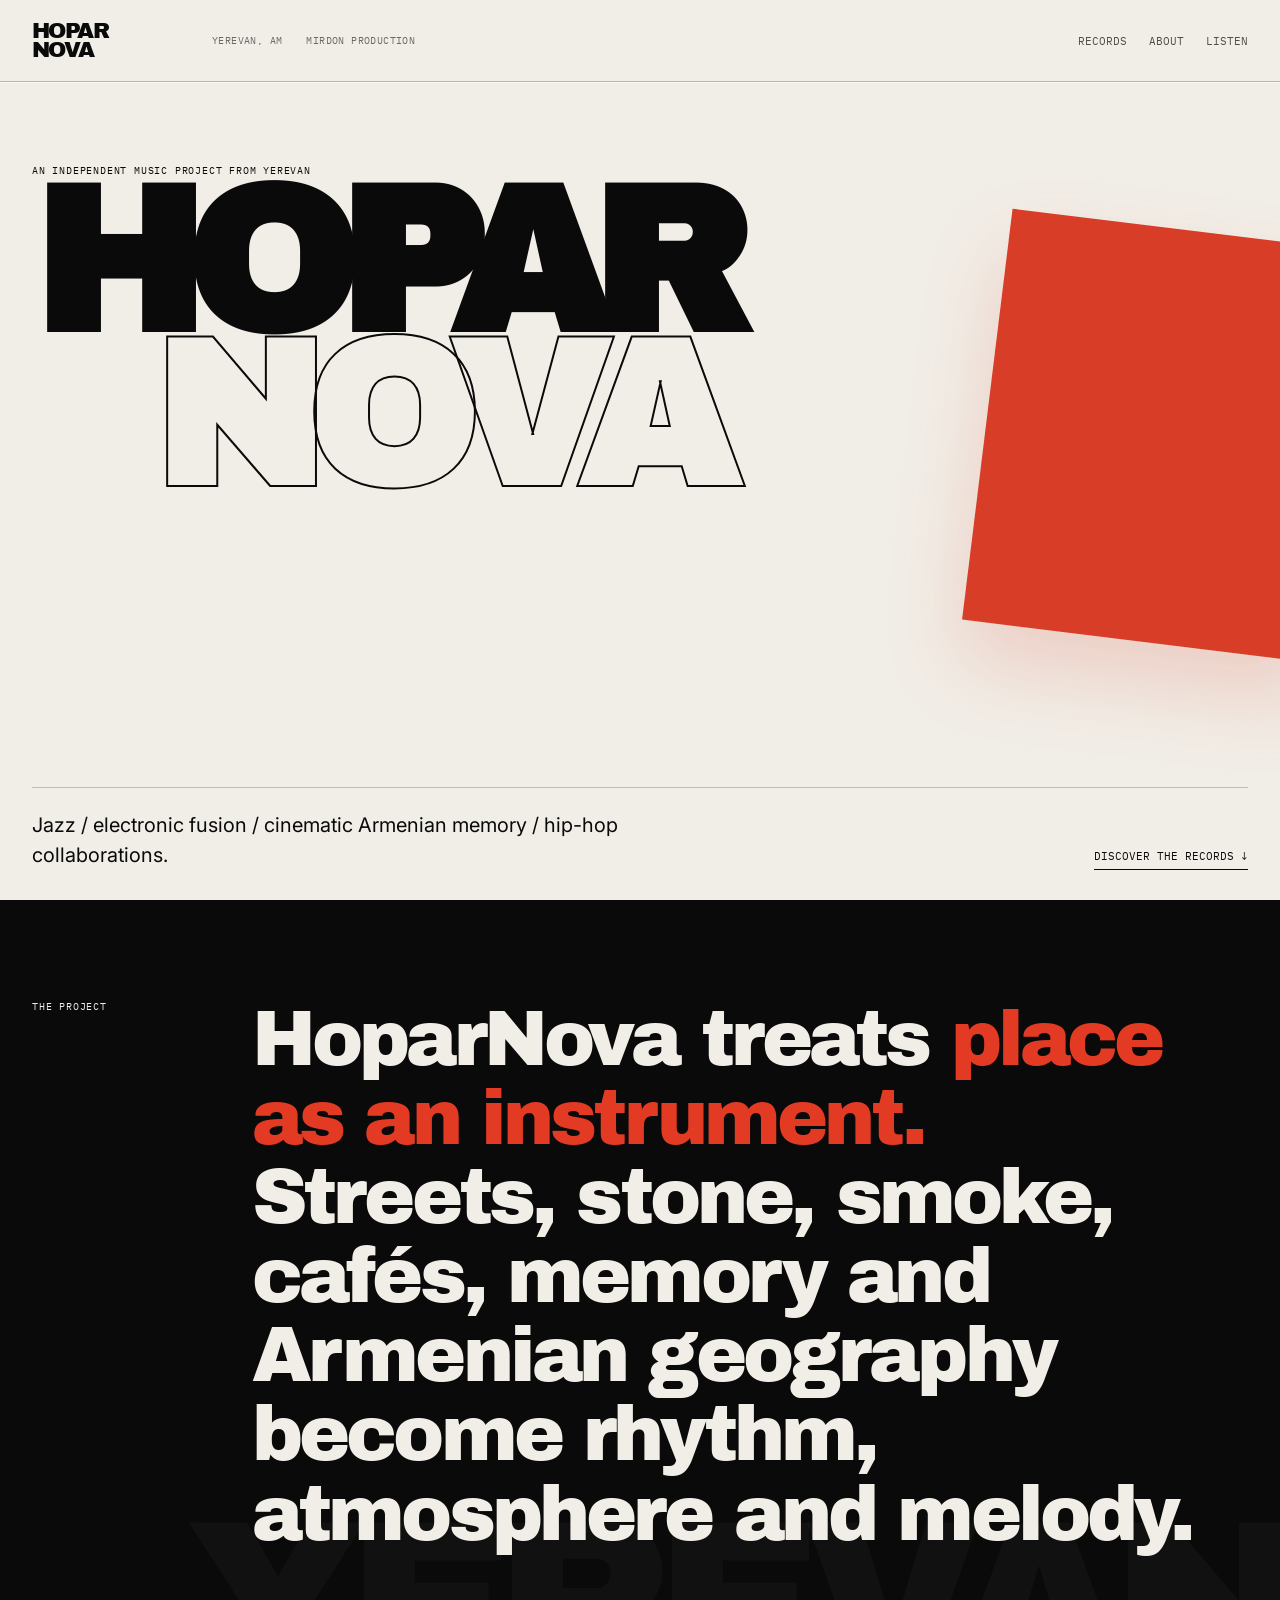
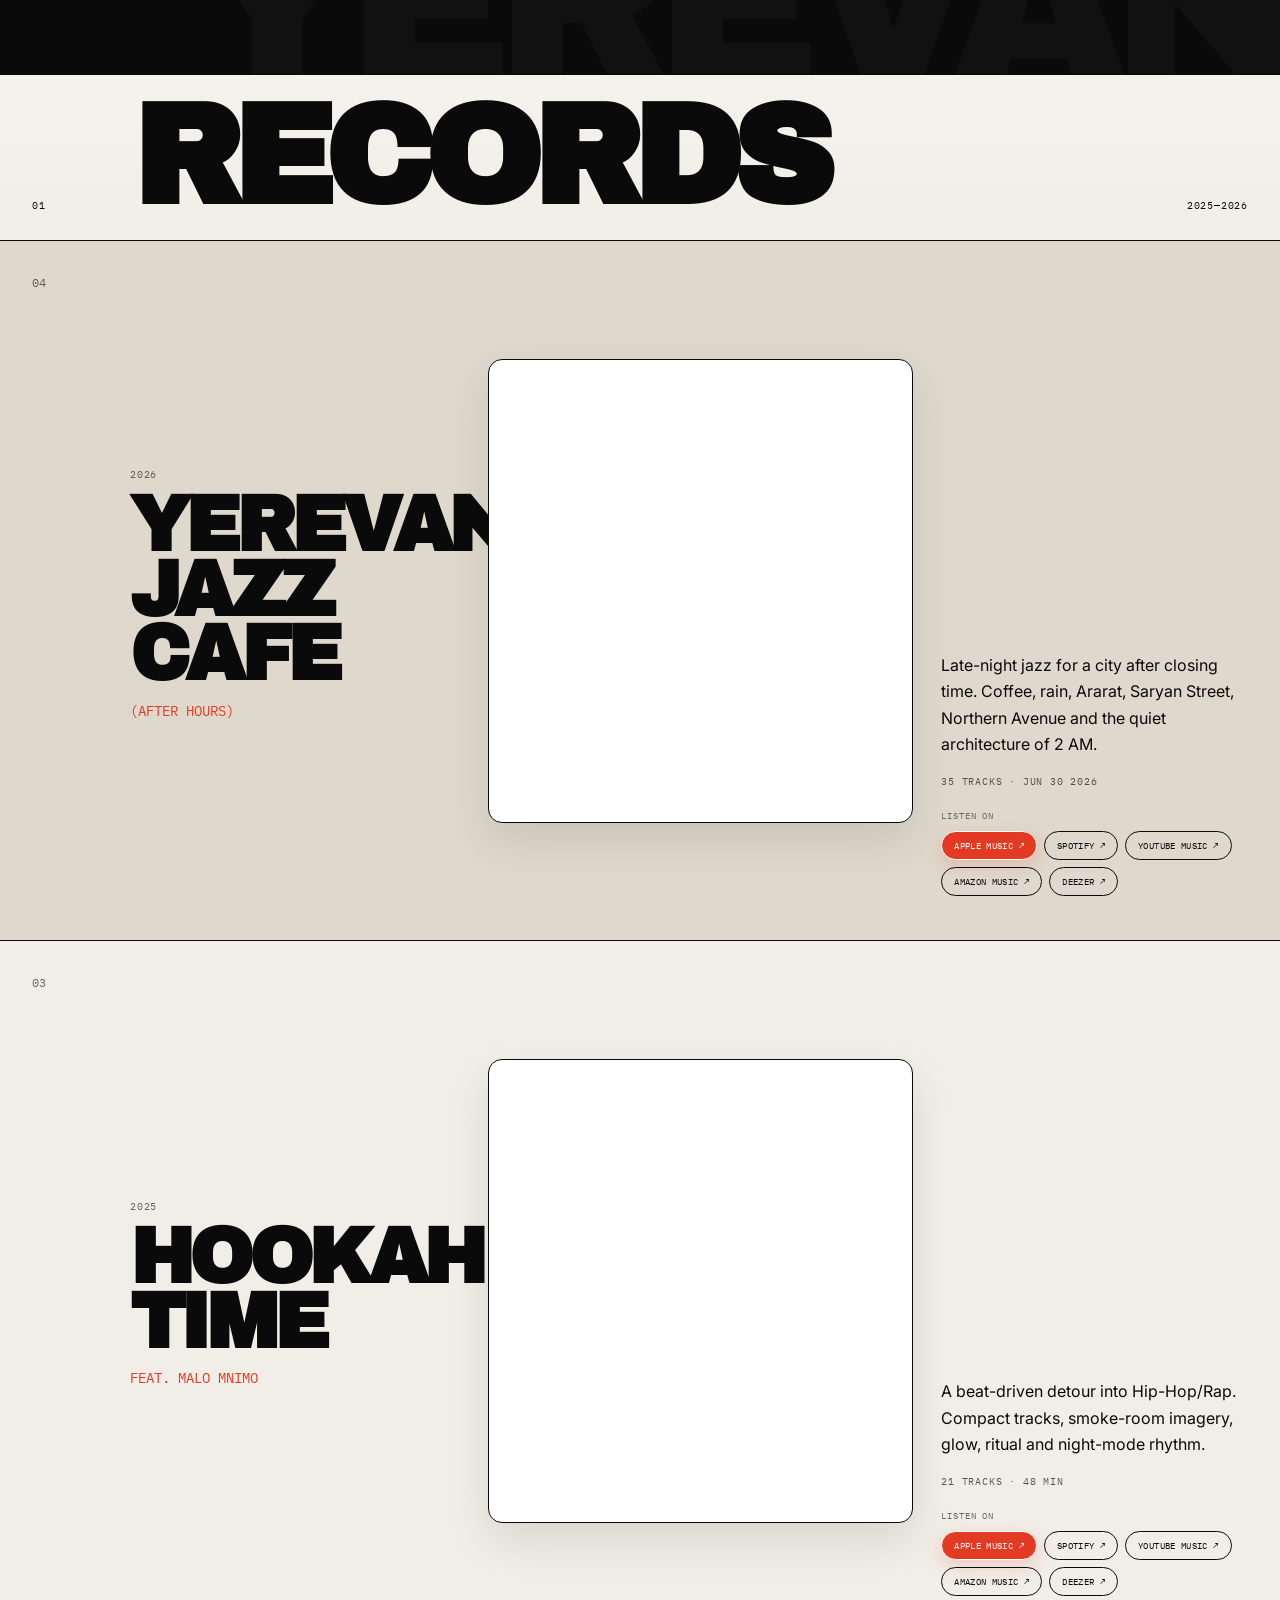
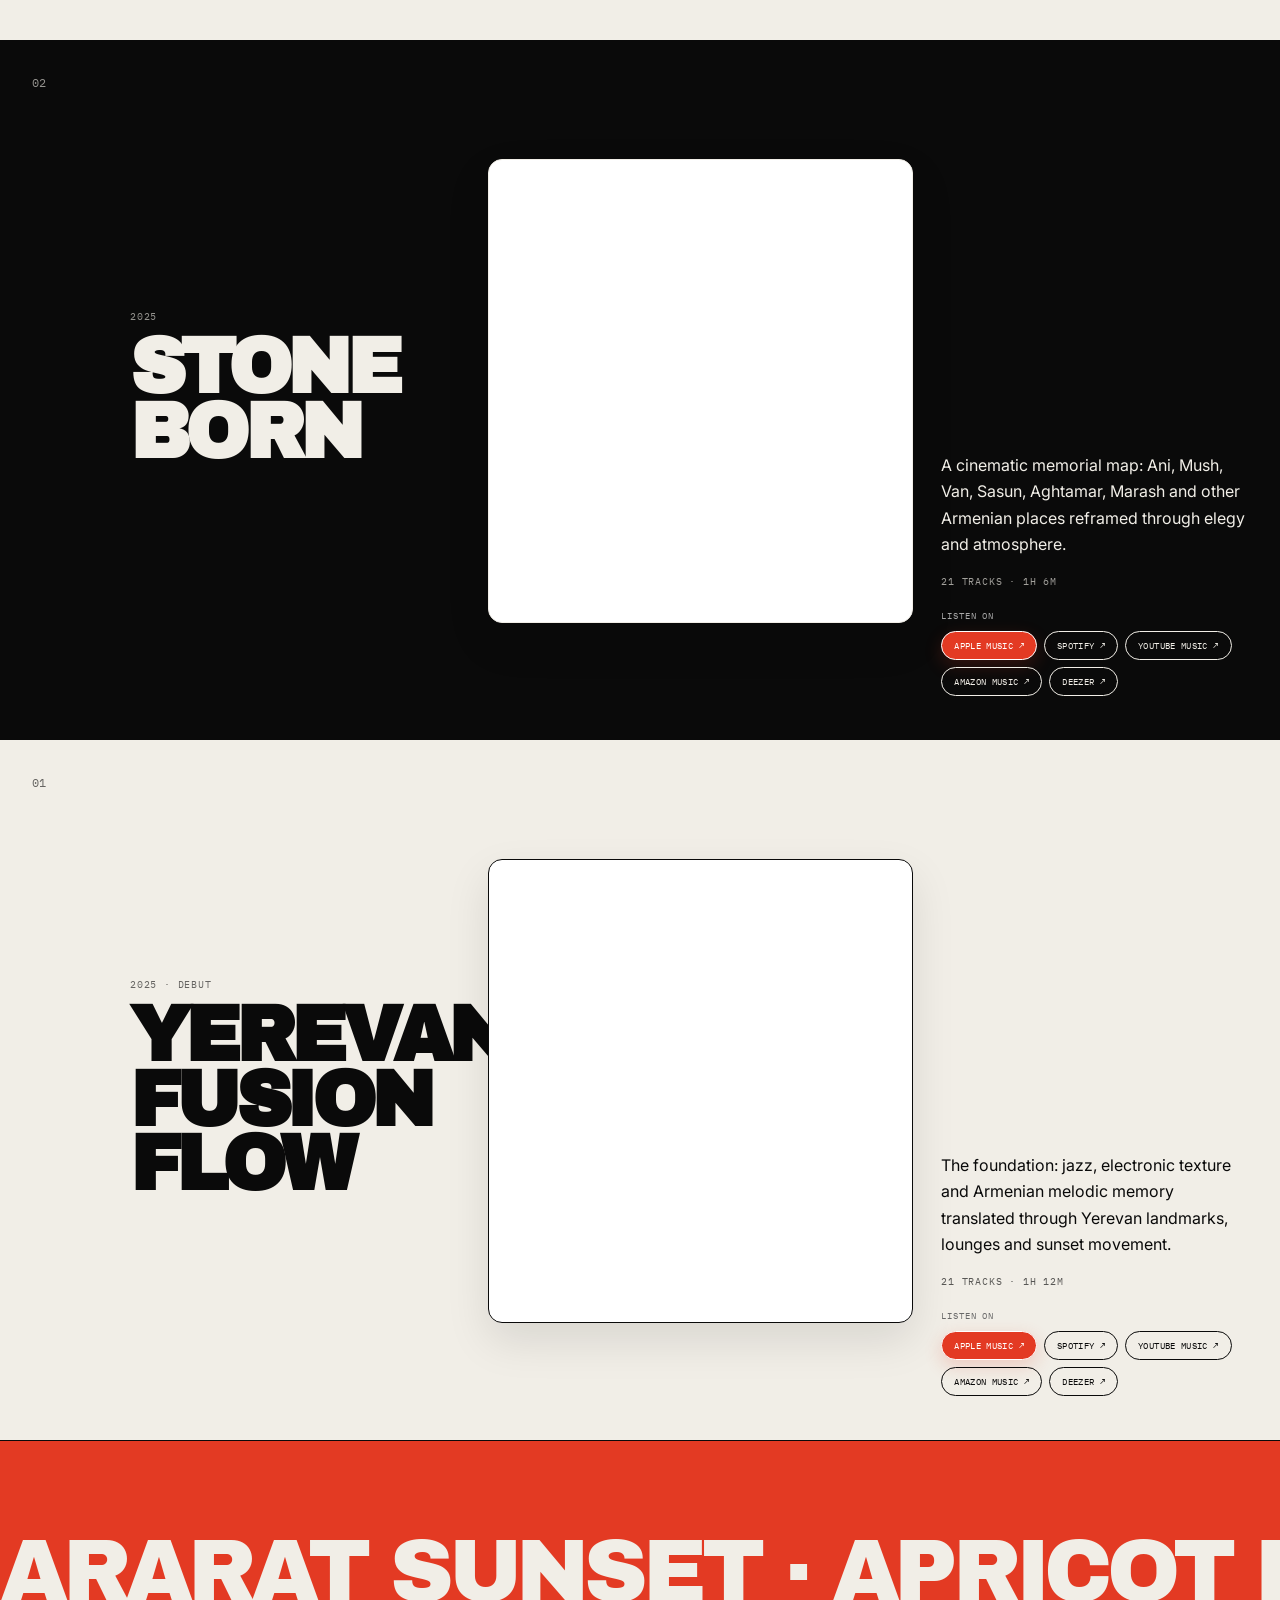
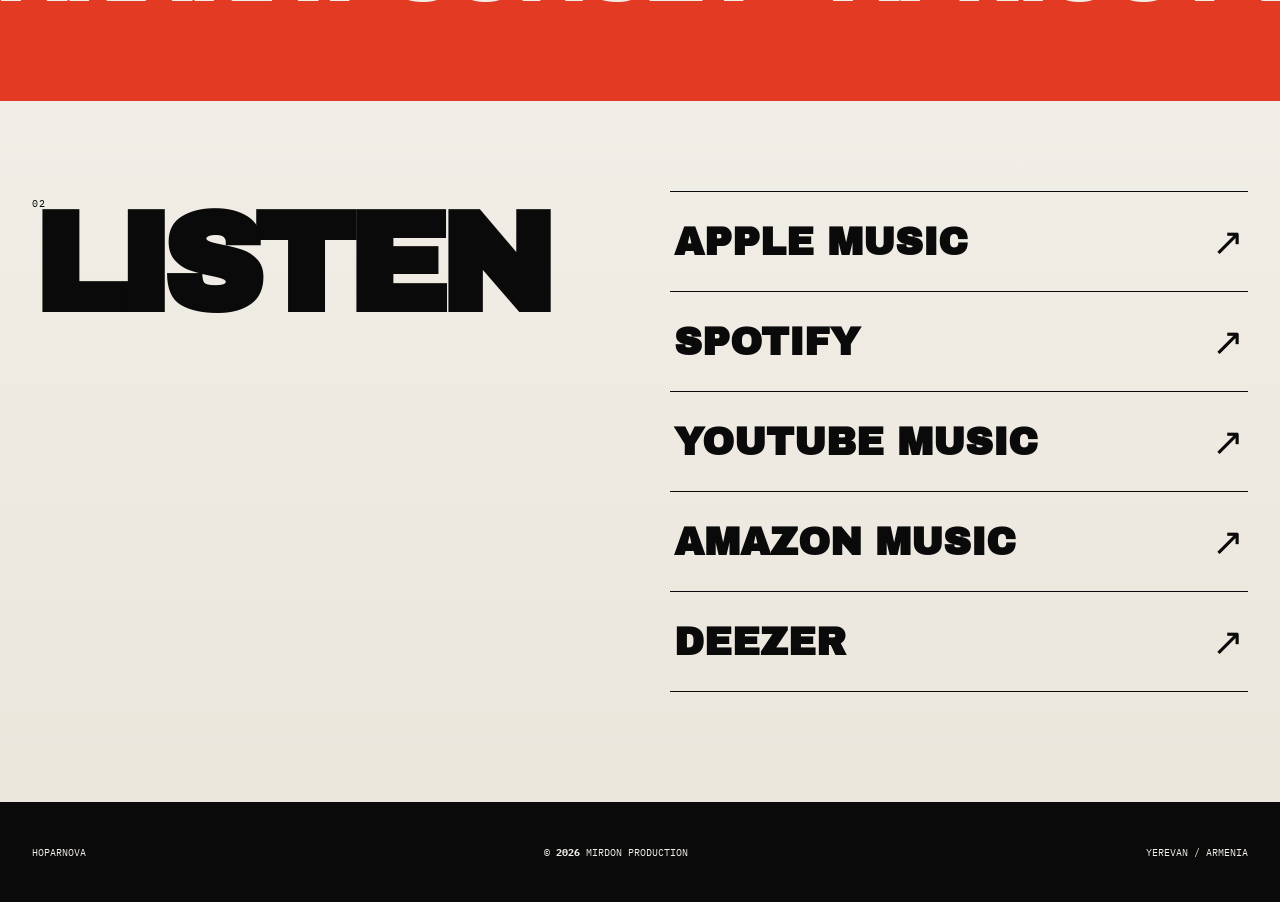
==== commit b4d2044c: "Load refinement and mobile headline fixes" ====
--- a/index.html
+++ b/index.html
@@ -10,6 +10,8 @@
   <link rel="preconnect" href="https://fonts.gstatic.com" crossorigin>
   <link href="https://fonts.googleapis.com/css2?family=Archivo+Black&family=IBM+Plex+Mono:wght@400;500&family=Inter:wght@400;500;600&display=swap" rel="stylesheet">
   <link rel="stylesheet" href="styles-v6.css?v=6" />
+  <link rel="stylesheet" href="refine-v8.css?v=8" />
+  <link rel="stylesheet" href="headline-fix-v9.css?v=9" />
 </head>
 <body>
   <div class="page-loader" aria-hidden="true"><span>HOPARNOVA</span></div>
--- a/refine-v8.css
+++ b/refine-v8.css
@@ -0,0 +1,27 @@
+/* HoparNova v8 — refinement + overflow hardening */
+html,body{width:100%;max-width:100%;overflow-x:clip}body{position:relative}main,header,footer,section,article,nav,div{min-width:0}main,.nav-shell,.masthead,.manifesto,.records,.record,.interlude,.listen,footer{width:100%;max-width:100vw}.nav-shell>* ,.masthead>* ,.manifesto>* ,.records-title>* ,.record>* ,.listen>*{min-width:0;max-width:100%}img,svg,video,canvas,iframe{display:block;max-width:100%;height:auto}.player-card{width:100%;max-width:100%;min-width:0;border-radius:14px;padding:6px;background:#fff;box-shadow:0 18px 44px rgba(0,0,0,.10);transition:transform .25s ease,box-shadow .25s ease}.player-card iframe{width:100%!important;max-width:100%!important;height:450px;min-height:0!important;border-radius:9px}.record.active .player-card{box-shadow:0 24px 60px rgba(0,0,0,.14)}
+
+/* Header refinement */
+.nav-shell{border-bottom-color:rgba(10,10,10,.24);box-shadow:0 1px 0 rgba(255,255,255,.5);padding-inline:max(var(--pad),env(safe-area-inset-left)) max(var(--pad),env(safe-area-inset-right))}.logo{transition:letter-spacing .2s ease}.logo:hover{letter-spacing:-.045em}.nav-shell nav a{padding:9px 0;opacity:.7;transition:opacity .18s ease}.nav-shell nav a:hover{opacity:1}.nav-meta{letter-spacing:.04em}
+
+/* Hero refinement */
+.masthead{isolation:isolate;padding-left:max(var(--pad),env(safe-area-inset-left));padding-right:max(var(--pad),env(safe-area-inset-right))}.masthead h1{width:min(100%,1500px);overflow-wrap:normal;word-break:normal}.masthead h1 span{max-width:100%}.masthead h1 .outline{margin-left:min(10vw,120px)}.red-block{z-index:-1;filter:saturate(.92);box-shadow:0 40px 80px rgba(227,58,35,.18)}.mast-bottom{border-top:1px solid rgba(10,10,10,.22);padding-top:22px}.mast-bottom a{transition:transform .18s ease}.mast-bottom a:hover{transform:translateX(4px)}
+
+/* Section rhythm */
+.manifesto{position:relative;overflow:hidden}.manifesto:after{content:'YEREVAN';position:absolute;right:-.02em;bottom:-.24em;font-family:'Archivo Black',Arial Black,sans-serif;font-size:clamp(100px,18vw,300px);letter-spacing:-.08em;color:rgba(241,238,231,.035);pointer-events:none;white-space:nowrap}.manifesto p{position:relative;z-index:1}.records-title{background:linear-gradient(180deg,rgba(255,255,255,.25),rgba(255,255,255,0))}.records-title h2,.listen h2{max-width:100%;overflow-wrap:normal}.record{position:relative;overflow:hidden}.record:before{content:'';position:absolute;inset:0;pointer-events:none;background:linear-gradient(110deg,rgba(255,255,255,.14),transparent 28%);opacity:0;transition:opacity .3s ease}.record.active:before{opacity:1}.record-title h3{word-break:normal;overflow-wrap:normal;hyphens:none}.record-title>span,.record-number{opacity:.6}.record-copy p{margin-top:0}.record-copy>span{opacity:.66}.platform-links{max-width:100%}.record-copy .platform-links a{max-width:100%;white-space:normal;text-align:center;border-radius:999px;padding-inline:12px}.platform-links .primary-platform{box-shadow:0 6px 18px rgba(227,58,35,.2)}
+
+/* Interlude: keep visual motion without contributing to page width */
+.interlude{contain:paint;max-width:100vw}.interlude p{display:inline-block;width:max-content;max-width:none;will-change:transform}
+
+/* Listen section */
+.listen{background:linear-gradient(180deg,#f1eee7 0%,#ebe6dc 100%)}.listen-grid a{padding-inline:4px;min-width:0}.listen-grid a b{min-width:0;overflow-wrap:anywhere}.listen-grid a span{flex:0 0 auto;margin-left:18px}.listen-grid a:hover{padding-left:14px;padding-right:10px}
+
+/* Tablet */
+@media(max-width:1000px){.record{grid-template-columns:46px minmax(0,1fr);gap:22px}.record-title,.record-visual,.record-copy{min-width:0}.record-visual,.record-copy{width:100%;max-width:760px}.masthead h1 .outline{margin-left:min(6vw,48px)}}
+
+/* Mobile */
+@media(max-width:650px){html,body{overflow-x:clip}.nav-shell{padding-left:max(16px,env(safe-area-inset-left));padding-right:max(16px,env(safe-area-inset-right))}.nav-shell nav{display:flex;gap:16px}.nav-shell nav a:nth-child(2){display:none}.nav-shell nav a{font-size:9px}.masthead{padding-left:max(16px,env(safe-area-inset-left));padding-right:max(16px,env(safe-area-inset-right));gap:42px}.masthead h1{font-size:clamp(58px,20vw,92px);line-height:.8;letter-spacing:-.072em;width:100%}.masthead h1 .outline{margin-left:0}.red-block{width:42vw;height:22vh;right:-12vw;top:36%;transform:rotate(5deg)!important}.mast-bottom{padding-top:18px}.manifesto{padding-top:58px;padding-bottom:64px}.manifesto:after{font-size:38vw;right:-12vw;bottom:-8vw}.manifesto p{font-size:clamp(28px,9.8vw,43px)}.records-title{padding-top:24px;padding-bottom:24px}.records-title h2{font-size:clamp(48px,16vw,72px)}.record{grid-template-columns:26px minmax(0,1fr);gap:14px;padding-top:30px;padding-bottom:42px}.record-title h3{font-size:clamp(42px,13.3vw,64px);letter-spacing:-.055em}.record-visual,.record-copy{grid-column:1/-1;width:100%;max-width:100%;margin:0}.player-card{padding:4px;border-radius:12px;box-shadow:0 12px 30px rgba(0,0,0,.10)}.player-card iframe{width:100%!important;height:390px!important;max-width:100%!important;border-radius:8px}.platform-links{grid-template-columns:repeat(2,minmax(0,1fr));width:100%}.record-copy .platform-links a{width:100%;min-width:0;font-size:8px;padding:9px 7px;overflow-wrap:anywhere}.interlude{height:128px}.interlude p{font-size:42px}.listen{padding-top:58px}.listen h2{font-size:17vw;line-height:.82}.listen-grid a{font-size:clamp(21px,7vw,28px);min-height:72px}.listen-grid a:hover{padding-left:4px;padding-right:4px}footer{padding-left:max(16px,env(safe-area-inset-left));padding-right:max(16px,env(safe-area-inset-right))}}
+
+@media(max-width:390px){.masthead h1{font-size:19.5vw}.record-title h3{font-size:12.8vw}.player-card iframe{height:355px!important}.platform-links{grid-template-columns:1fr}.record-copy .platform-links a{font-size:8.5px}.interlude p{font-size:38px}}
+
+@media(prefers-reduced-motion:reduce){.player-card,.record:before,.logo,.nav-shell nav a,.mast-bottom a{transition:none}.interlude p{will-change:auto}}
--- a/headline-fix-v9.css
+++ b/headline-fix-v9.css
@@ -0,0 +1,18 @@
+/* HoparNova v9 — mobile display-word overflow fix */
+@media(max-width:650px){
+  .records-title{grid-template-columns:24px minmax(0,1fr);gap:8px;padding-left:14px;padding-right:14px;overflow:hidden}
+  .records-title h2{display:block;width:100%;max-width:100%;min-width:0;font-size:clamp(40px,13vw,60px)!important;line-height:.84;letter-spacing:-.065em;white-space:nowrap;overflow:hidden;text-overflow:clip}
+  .records-title>span{min-width:0;font-size:8px}
+  .listen>div{min-width:0;max-width:100%;overflow:hidden}
+  .listen h2{display:block;width:100%;max-width:100%;font-size:clamp(46px,14vw,66px)!important;line-height:.84;letter-spacing:-.065em;white-space:nowrap;overflow:hidden}
+  .mast-copy,.masthead h1,.record-title,.record-title h3{max-width:100%;min-width:0;overflow:hidden}
+  .masthead h1{font-size:clamp(56px,18.5vw,86px)!important}
+  .record-title h3{font-size:clamp(40px,12.5vw,60px)!important}
+  .nav-shell,.masthead,.manifesto,.records,.records-title,.record,.interlude,.listen,footer{box-sizing:border-box;width:100%;max-width:100%;overflow-x:clip}
+}
+@media(max-width:390px){
+  .records-title h2{font-size:12.5vw!important}
+  .listen h2{font-size:13.5vw!important}
+  .masthead h1{font-size:18vw!important}
+  .record-title h3{font-size:12vw!important}
+}
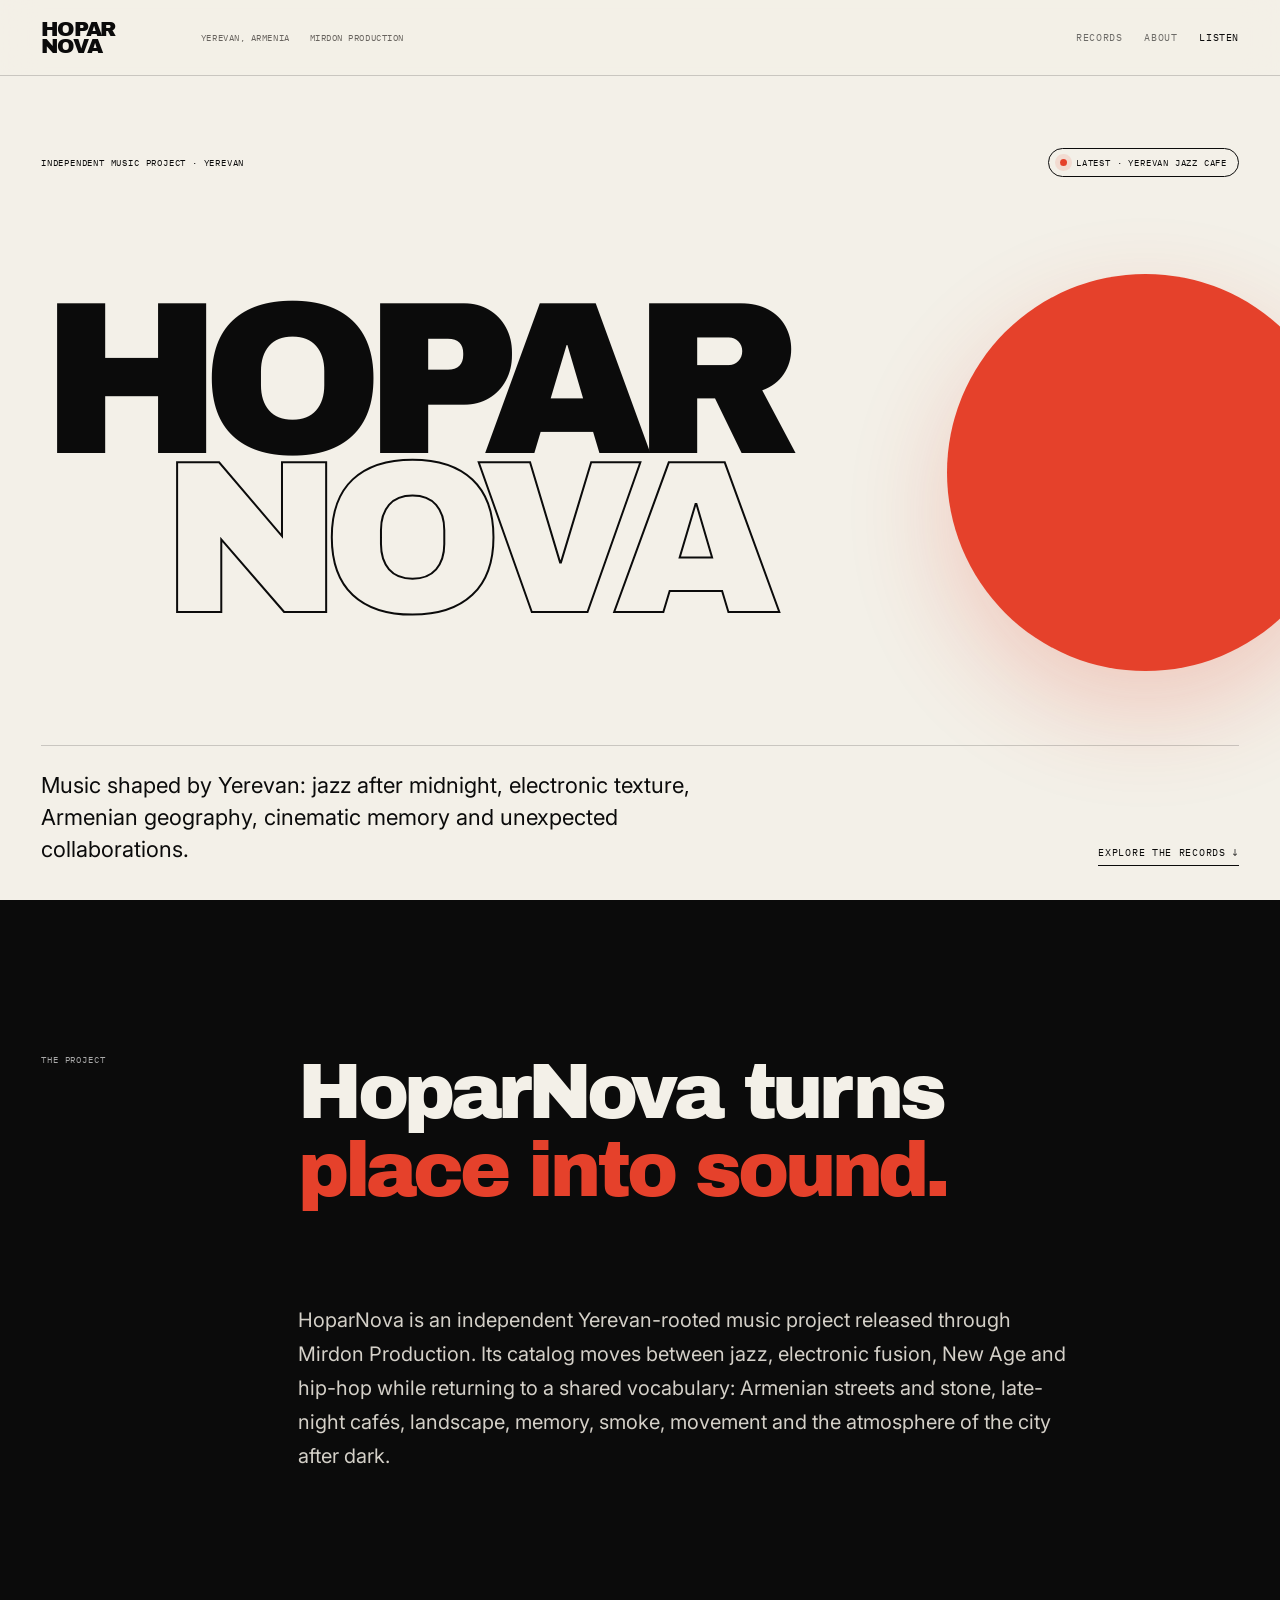
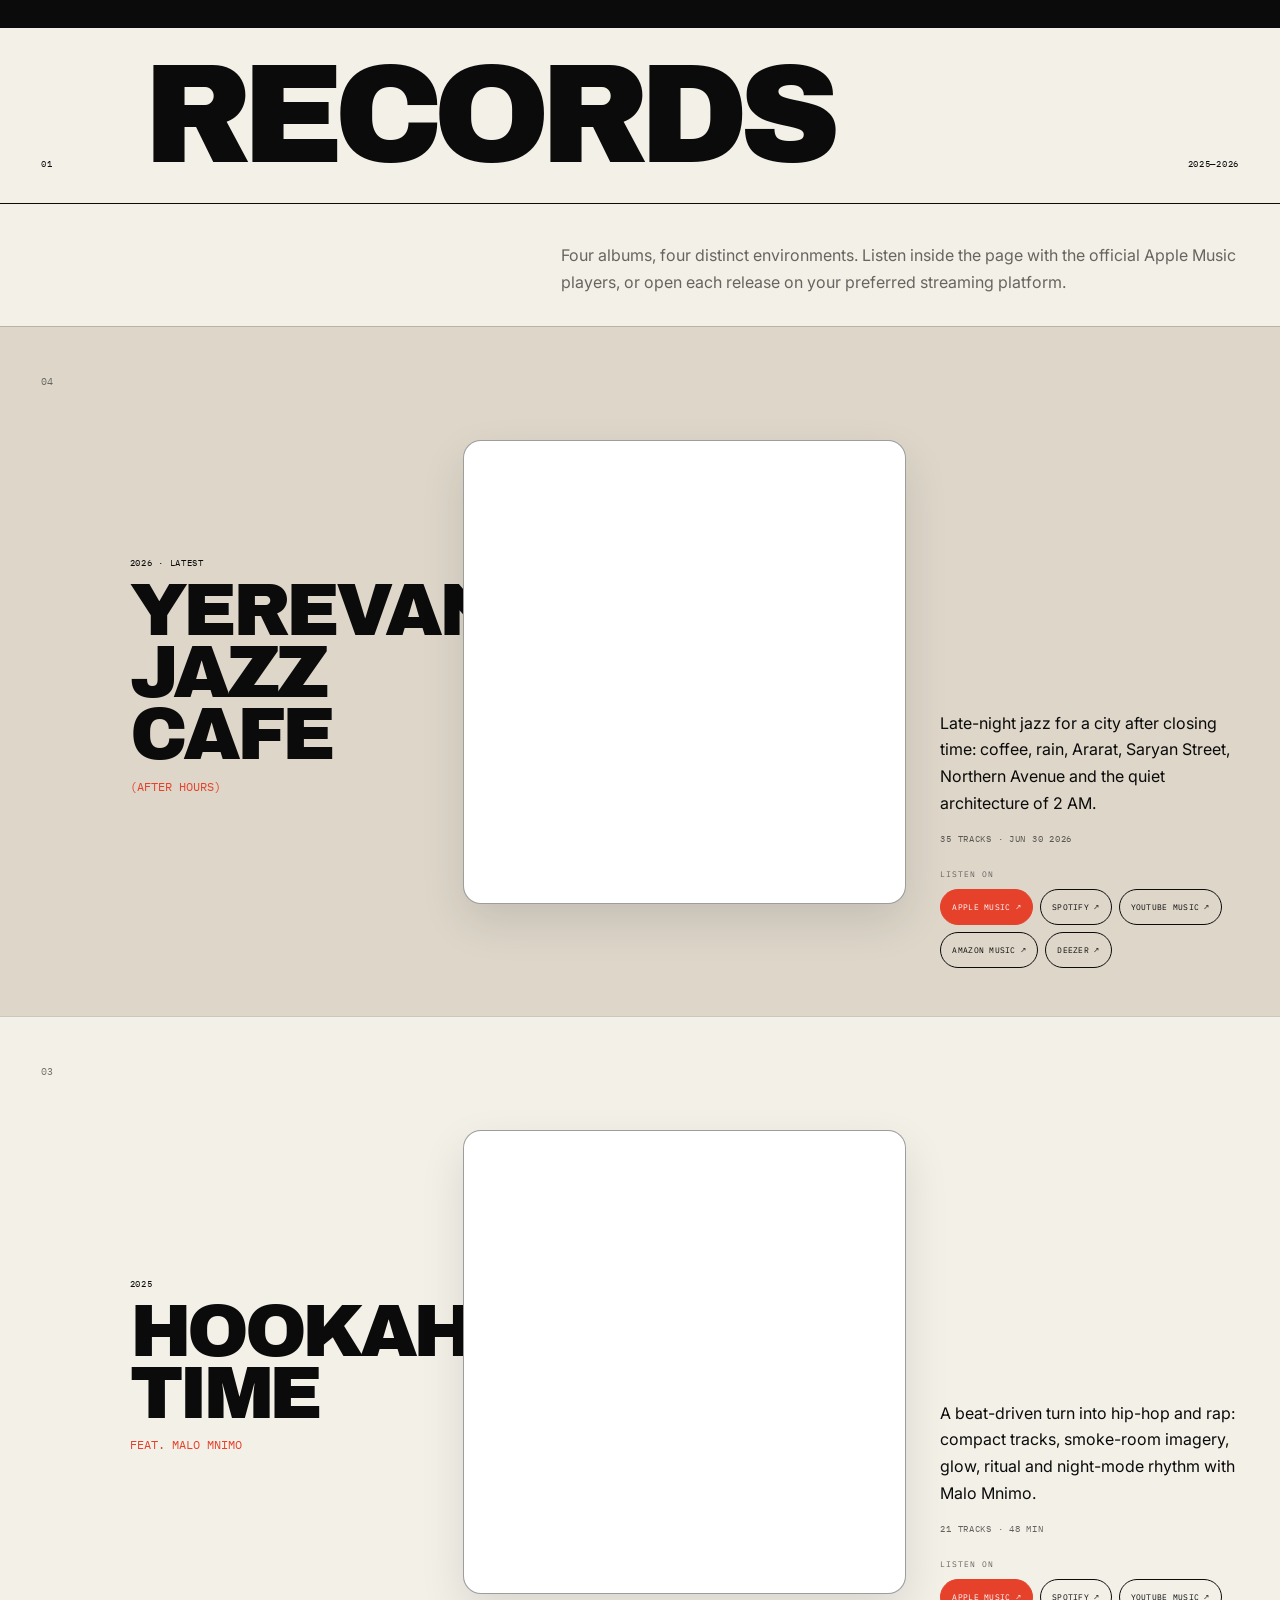
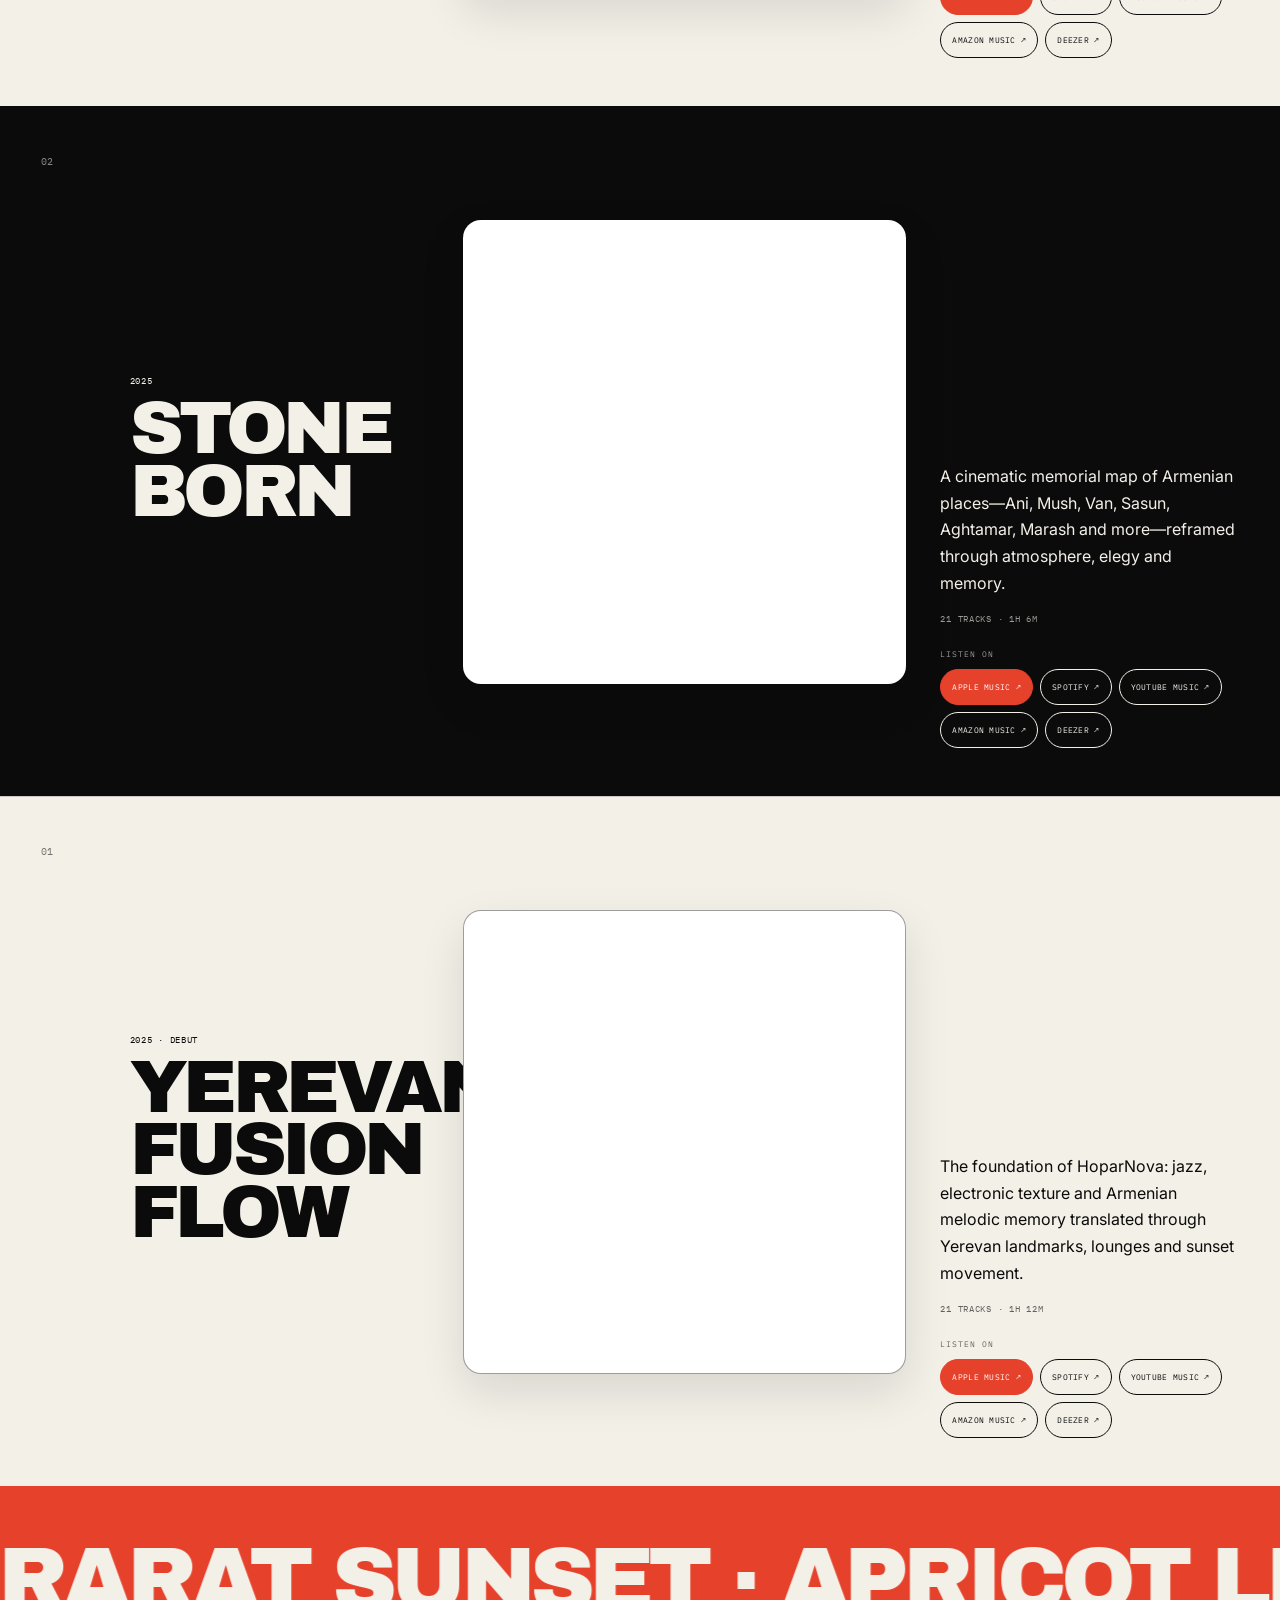
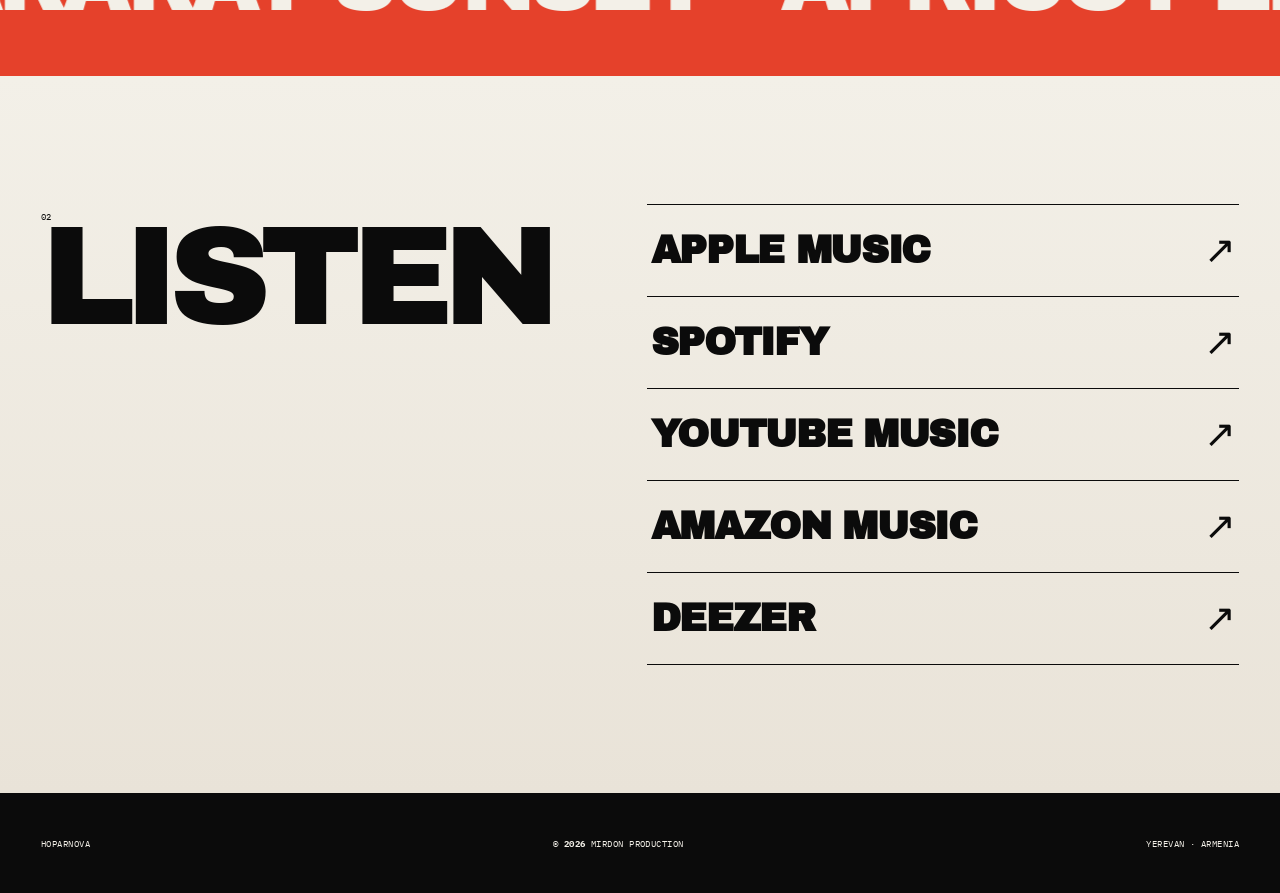
==== commit 5196214f: "Rebuild HoparNova content, semantics and SEO" ====
--- a/index.html
+++ b/index.html
@@ -3,136 +3,118 @@
 <head>
   <meta charset="utf-8" />
   <meta name="viewport" content="width=device-width,initial-scale=1,viewport-fit=cover" />
-  <meta name="description" content="HoparNova — Yerevan-rooted music across jazz, electronic fusion, cinematic sound and hip-hop." />
-  <meta name="theme-color" content="#f1eee7" />
-  <title>HoparNova — Music from Yerevan</title>
-  <link rel="preconnect" href="https://fonts.googleapis.com">
-  <link rel="preconnect" href="https://fonts.gstatic.com" crossorigin>
-  <link href="https://fonts.googleapis.com/css2?family=Archivo+Black&family=IBM+Plex+Mono:wght@400;500&family=Inter:wght@400;500;600&display=swap" rel="stylesheet">
-  <link rel="stylesheet" href="styles-v6.css?v=6" />
-  <link rel="stylesheet" href="refine-v8.css?v=8" />
-  <link rel="stylesheet" href="headline-fix-v9.css?v=9" />
+  <title>HoparNova — Yerevan Jazz, Electronic Fusion & Armenian Sound</title>
+  <meta name="description" content="HoparNova is a Yerevan music project blending jazz, electronic fusion, Armenian memory and cinematic atmosphere. Explore the albums and listen worldwide." />
+  <meta name="robots" content="index,follow,max-image-preview:large" />
+  <meta name="theme-color" content="#f3f0e8" />
+  <meta name="color-scheme" content="light" />
+  <link rel="canonical" href="https://hoparnova.com/" />
+  <meta property="og:type" content="music.musician" />
+  <meta property="og:site_name" content="HoparNova" />
+  <meta property="og:title" content="HoparNova — Music from Yerevan" />
+  <meta property="og:description" content="Jazz, electronic fusion, Armenian memory and cinematic atmosphere from Yerevan." />
+  <meta property="og:url" content="https://hoparnova.com/" />
+  <meta name="twitter:card" content="summary" />
+  <meta name="twitter:title" content="HoparNova — Music from Yerevan" />
+  <meta name="twitter:description" content="Explore HoparNova's Yerevan-rooted catalog across jazz, electronic fusion, cinematic sound and hip-hop." />
+  <link rel="preconnect" href="https://fonts.googleapis.com" />
+  <link rel="preconnect" href="https://fonts.gstatic.com" crossorigin />
+  <link href="https://fonts.googleapis.com/css2?family=Archivo+Black&family=IBM+Plex+Mono:wght@400;500&family=Inter:wght@400;500;600&display=swap" rel="stylesheet" />
+  <link rel="stylesheet" href="hoparnova-v10.css?v=10" />
+  <script type="application/ld+json">
+  {
+    "@context":"https://schema.org",
+    "@type":"MusicGroup",
+    "name":"HoparNova",
+    "url":"https://hoparnova.com/",
+    "description":"A Yerevan-rooted independent music project blending jazz, electronic fusion, Armenian memory, cinematic atmosphere and hip-hop collaborations.",
+    "genre":["Jazz","Electronic fusion","New Age","Hip-Hop/Rap","Cinematic music"],
+    "foundingLocation":{"@type":"City","name":"Yerevan","containedInPlace":{"@type":"Country","name":"Armenia"}},
+    "sameAs":["https://music.apple.com/us/artist/hoparnova/1802256419","https://www.shazam.com/artist/hoparnova/1802256419"],
+    "album":[
+      {"@type":"MusicAlbum","name":"Yerevan Jazz Cafe (After Hours)","datePublished":"2026-06-30","numTracks":35,"url":"https://music.apple.com/us/album/yerevan-jazz-cafe-after-hours/6785843987"},
+      {"@type":"MusicAlbum","name":"Hookah Time (feat. Malo Mnimo)","datePublished":"2025-09-27","numTracks":21,"url":"https://music.apple.com/us/album/hookah-time-feat-malo-mnimo/1842965548"},
+      {"@type":"MusicAlbum","name":"Stoneborn","datePublished":"2025-06-01","numTracks":21,"url":"https://music.apple.com/us/album/stoneborn/1818005621"},
+      {"@type":"MusicAlbum","name":"Yerevan Fusion Flow","datePublished":"2025-03-15","numTracks":21,"url":"https://music.apple.com/us/album/yerevan-fusion-flow/1802293847"}
+    ]
+  }
+  </script>
 </head>
 <body>
+  <a class="skip-link" href="#main">Skip to content</a>
   <div class="page-loader" aria-hidden="true"><span>HOPARNOVA</span></div>
+  <div class="scroll-progress" aria-hidden="true"><span></span></div>
 
   <header class="nav-shell">
-    <a class="logo" href="#top">HOPAR<br>NOVA</a>
-    <div class="nav-meta"><span>YEREVAN, AM</span><span>MIRDON PRODUCTION</span></div>
-    <nav><a href="#records">Records</a><a href="#about">About</a><a href="#listen">Listen</a></nav>
+    <a class="logo" href="#top" aria-label="HoparNova home">HOPAR<br>NOVA</a>
+    <div class="nav-meta"><span>YEREVAN, ARMENIA</span><span>MIRDON PRODUCTION</span></div>
+    <nav aria-label="Primary navigation"><a href="#records">Records</a><a href="#about">About</a><a href="#listen">Listen</a></nav>
   </header>
 
-  <main id="top">
-    <section class="masthead">
+  <main id="main">
+    <section class="masthead" id="top" aria-labelledby="hero-title">
+      <div class="hero-topline reveal">
+        <span>INDEPENDENT MUSIC PROJECT · YEREVAN</span>
+        <a class="latest-pill" href="#record-jazz">LATEST · YEREVAN JAZZ CAFE</a>
+      </div>
       <div class="mast-copy">
-        <p class="eyebrow">AN INDEPENDENT MUSIC PROJECT FROM YEREVAN</p>
-        <h1><span>HOPAR</span><span class="outline">NOVA</span></h1>
+        <h1 id="hero-title"><span>HOPAR</span><span class="outline">NOVA</span></h1>
       </div>
-      <div class="mast-bottom">
-        <p>Jazz / electronic fusion / cinematic Armenian memory / hip-hop collaborations.</p>
-        <a href="#records">DISCOVER THE RECORDS ↓</a>
+      <div class="hero-shape" aria-hidden="true"></div>
+      <div class="mast-bottom reveal">
+        <p>Music shaped by Yerevan: jazz after midnight, electronic texture, Armenian geography, cinematic memory and unexpected collaborations.</p>
+        <a class="text-link" href="#records">Explore the records ↓</a>
       </div>
-      <div class="red-block" aria-hidden="true"></div>
     </section>
 
-    <section class="manifesto" id="about">
-      <div class="manifesto-kicker">THE PROJECT</div>
-      <p>HoparNova treats <strong>place as an instrument.</strong> Streets, stone, smoke, cafés, memory and Armenian geography become rhythm, atmosphere and melody.</p>
+    <section class="artist-intro" id="about" aria-labelledby="about-title">
+      <div class="section-kicker reveal">THE PROJECT</div>
+      <h2 id="about-title" class="reveal">HoparNova turns <em>place into sound.</em></h2>
+      <div class="artist-copy reveal">HoparNova is an independent Yerevan-rooted music project released through Mirdon Production. Its catalog moves between jazz, electronic fusion, New Age and hip-hop while returning to a shared vocabulary: Armenian streets and stone, late-night cafés, landscape, memory, smoke, movement and the atmosphere of the city after dark.</div>
     </section>
 
-    <section class="records" id="records">
-      <div class="records-title"><span>01</span><h2>RECORDS</h2><small>2025—2026</small></div>
+    <section class="records" id="records" aria-labelledby="records-title">
+      <div class="records-head reveal"><span>01</span><h2 id="records-title">RECORDS</h2><small>2025—2026</small></div>
+      <p class="records-intro reveal">Four albums, four distinct environments. Listen inside the page with the official Apple Music players, or open each release on your preferred streaming platform.</p>
 
-      <article class="record feature" data-record>
+      <article class="record feature" id="record-jazz" data-record aria-labelledby="jazz-title">
         <div class="record-number">04</div>
-        <div class="record-title"><span>2026</span><h3>YEREVAN<br>JAZZ CAFE</h3><em>(AFTER HOURS)</em></div>
-        <div class="record-visual player-card"><iframe title="Yerevan Jazz Cafe (After Hours) by HoparNova" loading="lazy" allow="autoplay *; encrypted-media *; fullscreen *; clipboard-write" frameborder="0" height="450" sandbox="allow-forms allow-popups allow-same-origin allow-scripts allow-top-navigation-by-user-activation" src="https://embed.music.apple.com/us/album/yerevan-jazz-cafe-after-hours/6785843987"></iframe></div>
-        <div class="record-copy">
-          <p>Late-night jazz for a city after closing time. Coffee, rain, Ararat, Saryan Street, Northern Avenue and the quiet architecture of 2 AM.</p>
-          <span>35 TRACKS · JUN 30 2026</span>
-          <div class="platform-label">LISTEN ON</div>
-          <div class="platform-links" aria-label="Yerevan Jazz Cafe listening platforms">
-            <a class="primary-platform" href="https://music.apple.com/us/album/yerevan-jazz-cafe-after-hours/6785843987" target="_blank" rel="noopener noreferrer">Apple Music ↗</a>
-            <a href="https://open.spotify.com/search/HoparNova%20Yerevan%20Jazz%20Cafe%20After%20Hours" target="_blank" rel="noopener noreferrer">Spotify ↗</a>
-            <a href="https://music.youtube.com/search?q=HoparNova%20Yerevan%20Jazz%20Cafe%20After%20Hours" target="_blank" rel="noopener noreferrer">YouTube Music ↗</a>
-            <a href="https://music.amazon.com/search/HoparNova%20Yerevan%20Jazz%20Cafe%20After%20Hours" target="_blank" rel="noopener noreferrer">Amazon Music ↗</a>
-            <a href="https://www.deezer.com/search/HoparNova%20Yerevan%20Jazz%20Cafe%20After%20Hours" target="_blank" rel="noopener noreferrer">Deezer ↗</a>
-          </div>
-        </div>
+        <div class="record-title"><span>2026 · LATEST</span><h3 id="jazz-title">YEREVAN<br>JAZZ CAFE</h3><em>(AFTER HOURS)</em></div>
+        <div class="record-visual player-card"><iframe title="Yerevan Jazz Cafe (After Hours) by HoparNova on Apple Music" loading="lazy" allow="autoplay *; encrypted-media *; fullscreen *; clipboard-write" height="450" sandbox="allow-forms allow-popups allow-same-origin allow-scripts allow-top-navigation-by-user-activation" src="https://embed.music.apple.com/us/album/yerevan-jazz-cafe-after-hours/6785843987"></iframe></div>
+        <div class="record-copy"><p>Late-night jazz for a city after closing time: coffee, rain, Ararat, Saryan Street, Northern Avenue and the quiet architecture of 2 AM.</p><span>35 TRACKS · JUN 30 2026</span><div class="platform-label">LISTEN ON</div><div class="platform-links" aria-label="Yerevan Jazz Cafe listening platforms"><a class="primary-platform" href="https://music.apple.com/us/album/yerevan-jazz-cafe-after-hours/6785843987" target="_blank" rel="noopener noreferrer">Apple Music ↗</a><a href="https://open.spotify.com/search/HoparNova%20Yerevan%20Jazz%20Cafe%20After%20Hours" target="_blank" rel="noopener noreferrer">Spotify ↗</a><a href="https://music.youtube.com/search?q=HoparNova%20Yerevan%20Jazz%20Cafe%20After%20Hours" target="_blank" rel="noopener noreferrer">YouTube Music ↗</a><a href="https://music.amazon.com/search/HoparNova%20Yerevan%20Jazz%20Cafe%20After%20Hours" target="_blank" rel="noopener noreferrer">Amazon Music ↗</a><a href="https://www.deezer.com/search/HoparNova%20Yerevan%20Jazz%20Cafe%20After%20Hours" target="_blank" rel="noopener noreferrer">Deezer ↗</a></div></div>
       </article>
 
-      <article class="record" data-record>
+      <article class="record" data-record aria-labelledby="hookah-title">
         <div class="record-number">03</div>
-        <div class="record-title"><span>2025</span><h3>HOOKAH<br>TIME</h3><em>FEAT. MALO MNIMO</em></div>
-        <div class="record-visual player-card"><iframe title="Hookah Time by HoparNova" loading="lazy" allow="autoplay *; encrypted-media *; fullscreen *; clipboard-write" frameborder="0" height="450" sandbox="allow-forms allow-popups allow-same-origin allow-scripts allow-top-navigation-by-user-activation" src="https://embed.music.apple.com/us/album/hookah-time-feat-malo-mnimo/1842965548"></iframe></div>
-        <div class="record-copy">
-          <p>A beat-driven detour into Hip-Hop/Rap. Compact tracks, smoke-room imagery, glow, ritual and night-mode rhythm.</p>
-          <span>21 TRACKS · 48 MIN</span>
-          <div class="platform-label">LISTEN ON</div>
-          <div class="platform-links" aria-label="Hookah Time listening platforms">
-            <a class="primary-platform" href="https://music.apple.com/us/album/hookah-time-feat-malo-mnimo/1842965548" target="_blank" rel="noopener noreferrer">Apple Music ↗</a>
-            <a href="https://open.spotify.com/search/HoparNova%20Hookah%20Time%20Malo%20Mnimo" target="_blank" rel="noopener noreferrer">Spotify ↗</a>
-            <a href="https://music.youtube.com/search?q=HoparNova%20Hookah%20Time%20Malo%20Mnimo" target="_blank" rel="noopener noreferrer">YouTube Music ↗</a>
-            <a href="https://music.amazon.com/albums/B0FSZTVXCY" target="_blank" rel="noopener noreferrer">Amazon Music ↗</a>
-            <a href="https://www.deezer.com/search/HoparNova%20Hookah%20Time%20Malo%20Mnimo" target="_blank" rel="noopener noreferrer">Deezer ↗</a>
-          </div>
-        </div>
+        <div class="record-title"><span>2025</span><h3 id="hookah-title">HOOKAH<br>TIME</h3><em>FEAT. MALO MNIMO</em></div>
+        <div class="record-visual player-card"><iframe title="Hookah Time featuring Malo Mnimo by HoparNova on Apple Music" loading="lazy" allow="autoplay *; encrypted-media *; fullscreen *; clipboard-write" height="450" sandbox="allow-forms allow-popups allow-same-origin allow-scripts allow-top-navigation-by-user-activation" src="https://embed.music.apple.com/us/album/hookah-time-feat-malo-mnimo/1842965548"></iframe></div>
+        <div class="record-copy"><p>A beat-driven turn into hip-hop and rap: compact tracks, smoke-room imagery, glow, ritual and night-mode rhythm with Malo Mnimo.</p><span>21 TRACKS · 48 MIN</span><div class="platform-label">LISTEN ON</div><div class="platform-links" aria-label="Hookah Time listening platforms"><a class="primary-platform" href="https://music.apple.com/us/album/hookah-time-feat-malo-mnimo/1842965548" target="_blank" rel="noopener noreferrer">Apple Music ↗</a><a href="https://open.spotify.com/search/HoparNova%20Hookah%20Time%20Malo%20Mnimo" target="_blank" rel="noopener noreferrer">Spotify ↗</a><a href="https://music.youtube.com/search?q=HoparNova%20Hookah%20Time%20Malo%20Mnimo" target="_blank" rel="noopener noreferrer">YouTube Music ↗</a><a href="https://music.amazon.com/albums/B0FSZTVXCY" target="_blank" rel="noopener noreferrer">Amazon Music ↗</a><a href="https://www.deezer.com/search/HoparNova%20Hookah%20Time%20Malo%20Mnimo" target="_blank" rel="noopener noreferrer">Deezer ↗</a></div></div>
       </article>
 
-      <article class="record inverse" data-record>
+      <article class="record inverse" data-record aria-labelledby="stone-title">
         <div class="record-number">02</div>
-        <div class="record-title"><span>2025</span><h3>STONE<br>BORN</h3></div>
-        <div class="record-visual player-card"><iframe title="Stoneborn by HoparNova" loading="lazy" allow="autoplay *; encrypted-media *; fullscreen *; clipboard-write" frameborder="0" height="450" sandbox="allow-forms allow-popups allow-same-origin allow-scripts allow-top-navigation-by-user-activation" src="https://embed.music.apple.com/us/album/stoneborn/1818005621"></iframe></div>
-        <div class="record-copy">
-          <p>A cinematic memorial map: Ani, Mush, Van, Sasun, Aghtamar, Marash and other Armenian places reframed through elegy and atmosphere.</p>
-          <span>21 TRACKS · 1H 6M</span>
-          <div class="platform-label">LISTEN ON</div>
-          <div class="platform-links" aria-label="Stoneborn listening platforms">
-            <a class="primary-platform" href="https://music.apple.com/us/album/stoneborn/1818005621" target="_blank" rel="noopener noreferrer">Apple Music ↗</a>
-            <a href="https://open.spotify.com/search/HoparNova%20Stoneborn" target="_blank" rel="noopener noreferrer">Spotify ↗</a>
-            <a href="https://music.youtube.com/search?q=HoparNova%20Stoneborn" target="_blank" rel="noopener noreferrer">YouTube Music ↗</a>
-            <a href="https://music.amazon.com/search/HoparNova%20Stoneborn" target="_blank" rel="noopener noreferrer">Amazon Music ↗</a>
-            <a href="https://www.deezer.com/search/HoparNova%20Stoneborn" target="_blank" rel="noopener noreferrer">Deezer ↗</a>
-          </div>
-        </div>
+        <div class="record-title"><span>2025</span><h3 id="stone-title">STONE<br>BORN</h3></div>
+        <div class="record-visual player-card"><iframe title="Stoneborn by HoparNova on Apple Music" loading="lazy" allow="autoplay *; encrypted-media *; fullscreen *; clipboard-write" height="450" sandbox="allow-forms allow-popups allow-same-origin allow-scripts allow-top-navigation-by-user-activation" src="https://embed.music.apple.com/us/album/stoneborn/1818005621"></iframe></div>
+        <div class="record-copy"><p>A cinematic memorial map of Armenian places—Ani, Mush, Van, Sasun, Aghtamar, Marash and more—reframed through atmosphere, elegy and memory.</p><span>21 TRACKS · 1H 6M</span><div class="platform-label">LISTEN ON</div><div class="platform-links" aria-label="Stoneborn listening platforms"><a class="primary-platform" href="https://music.apple.com/us/album/stoneborn/1818005621" target="_blank" rel="noopener noreferrer">Apple Music ↗</a><a href="https://open.spotify.com/search/HoparNova%20Stoneborn" target="_blank" rel="noopener noreferrer">Spotify ↗</a><a href="https://music.youtube.com/search?q=HoparNova%20Stoneborn" target="_blank" rel="noopener noreferrer">YouTube Music ↗</a><a href="https://music.amazon.com/search/HoparNova%20Stoneborn" target="_blank" rel="noopener noreferrer">Amazon Music ↗</a><a href="https://www.deezer.com/search/HoparNova%20Stoneborn" target="_blank" rel="noopener noreferrer">Deezer ↗</a></div></div>
       </article>
 
-      <article class="record" data-record>
+      <article class="record" data-record aria-labelledby="fusion-title">
         <div class="record-number">01</div>
-        <div class="record-title"><span>2025 · DEBUT</span><h3>YEREVAN<br>FUSION FLOW</h3></div>
-        <div class="record-visual player-card"><iframe title="Yerevan Fusion Flow by HoparNova" loading="lazy" allow="autoplay *; encrypted-media *; fullscreen *; clipboard-write" frameborder="0" height="450" sandbox="allow-forms allow-popups allow-same-origin allow-scripts allow-top-navigation-by-user-activation" src="https://embed.music.apple.com/us/album/yerevan-fusion-flow/1802293847"></iframe></div>
-        <div class="record-copy">
-          <p>The foundation: jazz, electronic texture and Armenian melodic memory translated through Yerevan landmarks, lounges and sunset movement.</p>
-          <span>21 TRACKS · 1H 12M</span>
-          <div class="platform-label">LISTEN ON</div>
-          <div class="platform-links" aria-label="Yerevan Fusion Flow listening platforms">
-            <a class="primary-platform" href="https://music.apple.com/us/album/yerevan-fusion-flow/1802293847" target="_blank" rel="noopener noreferrer">Apple Music ↗</a>
-            <a href="https://open.spotify.com/album/7mZl0spDm2aKMt4Zgu2kMl" target="_blank" rel="noopener noreferrer">Spotify ↗</a>
-            <a href="https://music.youtube.com/playlist?list=OLAK5uy_mv9F3VbVJj1Q1v0x9Y9Q4Z8Q9hJQcQ9Yw" target="_blank" rel="noopener noreferrer">YouTube Music ↗</a>
-            <a href="https://music.amazon.com/search/HoparNova%20Yerevan%20Fusion%20Flow" target="_blank" rel="noopener noreferrer">Amazon Music ↗</a>
-            <a href="https://www.deezer.com/album/727748031" target="_blank" rel="noopener noreferrer">Deezer ↗</a>
-          </div>
-        </div>
+        <div class="record-title"><span>2025 · DEBUT</span><h3 id="fusion-title">YEREVAN<br>FUSION FLOW</h3></div>
+        <div class="record-visual player-card"><iframe title="Yerevan Fusion Flow by HoparNova on Apple Music" loading="lazy" allow="autoplay *; encrypted-media *; fullscreen *; clipboard-write" height="450" sandbox="allow-forms allow-popups allow-same-origin allow-scripts allow-top-navigation-by-user-activation" src="https://embed.music.apple.com/us/album/yerevan-fusion-flow/1802293847"></iframe></div>
+        <div class="record-copy"><p>The foundation of HoparNova: jazz, electronic texture and Armenian melodic memory translated through Yerevan landmarks, lounges and sunset movement.</p><span>21 TRACKS · 1H 12M</span><div class="platform-label">LISTEN ON</div><div class="platform-links" aria-label="Yerevan Fusion Flow listening platforms"><a class="primary-platform" href="https://music.apple.com/us/album/yerevan-fusion-flow/1802293847" target="_blank" rel="noopener noreferrer">Apple Music ↗</a><a href="https://open.spotify.com/album/7mZl0spDm2aKMt4Zgu2kMl" target="_blank" rel="noopener noreferrer">Spotify ↗</a><a href="https://music.youtube.com/playlist?list=OLAK5uy_mv9F3VbVJj1Q1v0x9Y9Q4Z8Q9hJQcQ9Yw" target="_blank" rel="noopener noreferrer">YouTube Music ↗</a><a href="https://music.amazon.com/search/HoparNova%20Yerevan%20Fusion%20Flow" target="_blank" rel="noopener noreferrer">Amazon Music ↗</a><a href="https://www.deezer.com/album/727748031" target="_blank" rel="noopener noreferrer">Deezer ↗</a></div></div>
       </article>
     </section>
 
-    <section class="interlude">
-      <p>ARARAT SUNSET · APRICOT LIGHT · NIGHT MODE · BALLAD OF SASUN · CASCADE AFTER HOURS · VERNISSAGE VIBE · SILK SMOKE · MOON OVER ARARAT</p>
-    </section>
+    <section class="interlude" aria-hidden="true"><div class="interlude-track"><p>ARARAT SUNSET · APRICOT LIGHT · NIGHT MODE · BALLAD OF SASUN · CASCADE AFTER HOURS · VERNISSAGE VIBE · SILK SMOKE · MOON OVER ARARAT · </p><p>ARARAT SUNSET · APRICOT LIGHT · NIGHT MODE · BALLAD OF SASUN · CASCADE AFTER HOURS · VERNISSAGE VIBE · SILK SMOKE · MOON OVER ARARAT · </p></div></section>
 
-    <section class="listen" id="listen">
-      <div><span>02</span><h2>LISTEN</h2></div>
-      <div class="listen-grid">
-        <a href="https://music.apple.com/us/artist/hoparnova/1802256419" target="_blank" rel="noopener noreferrer"><b>APPLE MUSIC</b><span>↗</span></a>
-        <a href="https://open.spotify.com/search/HoparNova" target="_blank" rel="noopener noreferrer"><b>SPOTIFY</b><span>↗</span></a>
-        <a href="https://music.youtube.com/search?q=HoparNova" target="_blank" rel="noopener noreferrer"><b>YOUTUBE MUSIC</b><span>↗</span></a>
-        <a href="https://music.amazon.com/search/HoparNova" target="_blank" rel="noopener noreferrer"><b>AMAZON MUSIC</b><span>↗</span></a>
-        <a href="https://www.deezer.com/search/HoparNova" target="_blank" rel="noopener noreferrer"><b>DEEZER</b><span>↗</span></a>
-      </div>
+    <section class="listen" id="listen" aria-labelledby="listen-title">
+      <div class="listen-head reveal"><span>02</span><h2 id="listen-title">LISTEN</h2></div>
+      <div class="listen-grid reveal"><a href="https://music.apple.com/us/artist/hoparnova/1802256419" target="_blank" rel="noopener noreferrer"><b>APPLE MUSIC</b><span>↗</span></a><a href="https://open.spotify.com/search/HoparNova" target="_blank" rel="noopener noreferrer"><b>SPOTIFY</b><span>↗</span></a><a href="https://music.youtube.com/search?q=HoparNova" target="_blank" rel="noopener noreferrer"><b>YOUTUBE MUSIC</b><span>↗</span></a><a href="https://music.amazon.com/search/HoparNova" target="_blank" rel="noopener noreferrer"><b>AMAZON MUSIC</b><span>↗</span></a><a href="https://www.deezer.com/search/HoparNova" target="_blank" rel="noopener noreferrer"><b>DEEZER</b><span>↗</span></a></div>
     </section>
   </main>
 
-  <footer><span>HOPARNOVA</span><span>© <b id="year"></b> MIRDON PRODUCTION</span><span>YEREVAN / ARMENIA</span></footer>
-  <script defer src="script-v5.js?v=5"></script>
+  <footer><span>HOPARNOVA</span><span>© <b id="year"></b> MIRDON PRODUCTION</span><span>YEREVAN · ARMENIA</span></footer>
+  <script defer src="hoparnova-v10.js?v=10"></script>
 </body>
 </html>
--- a/hoparnova-v10.css
+++ b/hoparnova-v10.css
@@ -0,0 +1 @@
+:root{--paper:#f3f0e8;--paper-2:#e9e3d8;--ink:#0b0b0b;--red:#e5412b;--muted:#68645f;--line:rgba(11,11,11,.18);--pad:clamp(18px,3.2vw,48px);--radius:18px;--ease:cubic-bezier(.22,1,.36,1)}*{box-sizing:border-box}html{scroll-behavior:smooth;overflow-x:clip;background:var(--paper)}body{margin:0;width:100%;max-width:100%;overflow-x:clip;background:var(--paper);color:var(--ink);font-family:Inter,system-ui,sans-serif;-webkit-font-smoothing:antialiased}body.lock{overflow:hidden}a{color:inherit;text-decoration:none}button,a{-webkit-tap-highlight-color:transparent}img,svg,video,canvas,iframe{display:block;max-width:100%}main,header,footer,section,article,div,nav{min-width:0}.skip-link{position:fixed;left:16px;top:16px;z-index:1000;background:var(--ink);color:var(--paper);padding:10px 14px;transform:translateY(-150%);transition:transform .2s}.skip-link:focus{transform:none}.page-loader{position:fixed;inset:0;z-index:999;background:var(--ink);color:var(--paper);display:grid;place-items:center;transition:transform .75s var(--ease)}.page-loader span{font:clamp(34px,8vw,120px)/.8 'Archivo Black',sans-serif;letter-spacing:-.07em}.page-loader.hide{transform:translateY(-100%)}.scroll-progress{position:fixed;top:0;left:0;z-index:90;width:100%;height:2px;pointer-events:none}.scroll-progress span{display:block;width:100%;height:100%;background:var(--red);transform:scaleX(0);transform-origin:left}.nav-shell{min-height:76px;position:sticky;top:0;z-index:80;display:grid;grid-template-columns:160px minmax(0,1fr) auto;align-items:center;padding:12px max(var(--pad),env(safe-area-inset-right)) 12px max(var(--pad),env(safe-area-inset-left));border-bottom:1px solid var(--line);background:rgba(243,240,232,.88);backdrop-filter:blur(18px) saturate(150%)}.logo{font:21px/.8 'Archivo Black',sans-serif;letter-spacing:-.07em}.nav-meta{display:flex;gap:20px;font:9px 'IBM Plex Mono',monospace;letter-spacing:.06em;color:var(--muted)}nav{display:flex;gap:22px;align-items:center}nav a{font:10px 'IBM Plex Mono',monospace;text-transform:uppercase;letter-spacing:.06em;opacity:.58;transition:opacity .2s,transform .2s}nav a:hover,nav a.active{opacity:1}nav a:hover{transform:translateY(-1px)}.masthead{position:relative;isolation:isolate;min-height:calc(100svh - 76px);display:flex;flex-direction:column;justify-content:space-between;gap:70px;padding:clamp(56px,8vh,108px) max(var(--pad),env(safe-area-inset-right)) 34px max(var(--pad),env(safe-area-inset-left));overflow:hidden}.hero-topline{display:flex;align-items:center;justify-content:space-between;gap:20px;font:9px 'IBM Plex Mono',monospace;letter-spacing:.09em;text-transform:uppercase}.latest-pill{display:inline-flex;align-items:center;gap:9px;border:1px solid var(--ink);border-radius:999px;padding:8px 11px;background:rgba(243,240,232,.74)}.latest-pill:before{content:'';width:7px;height:7px;border-radius:50%;background:var(--red);box-shadow:0 0 0 5px rgba(229,65,43,.12)}.mast-copy{position:relative;z-index:2}.masthead h1{width:100%;margin:0;font:clamp(76px,17vw,270px)/.73 'Archivo Black',sans-serif;letter-spacing:-.09em;text-transform:uppercase}.masthead h1 span{display:block;max-width:100%}.masthead h1 .outline{width:fit-content;max-width:100%;margin-left:min(10vw,120px);color:transparent;-webkit-text-stroke:2px var(--ink)}.hero-shape{position:absolute;right:-5vw;top:24%;z-index:-1;width:min(31vw,480px);aspect-ratio:1;background:var(--red);border-radius:50%;box-shadow:0 40px 100px rgba(229,65,43,.22);transform:translate3d(0,0,0)}.mast-bottom{position:relative;z-index:2;display:grid;grid-template-columns:minmax(0,650px) auto;justify-content:space-between;gap:32px;align-items:end;padding-top:24px;border-top:1px solid var(--line)}.mast-bottom p{margin:0;font-size:clamp(17px,2vw,22px);line-height:1.45}.text-link{font:10px 'IBM Plex Mono',monospace;text-transform:uppercase;letter-spacing:.07em;border-bottom:1px solid;padding-bottom:6px;white-space:nowrap}.artist-intro{display:grid;grid-template-columns:180px minmax(0,1fr);gap:clamp(32px,6vw,90px);padding:clamp(90px,12vw,170px) var(--pad);background:var(--ink);color:var(--paper);overflow:hidden;position:relative}.section-kicker{font:9px 'IBM Plex Mono',monospace;letter-spacing:.1em;text-transform:uppercase;color:#aaa}.artist-intro h2{max-width:1200px;margin:0;font:clamp(38px,6vw,92px)/1.02 'Archivo Black',sans-serif;letter-spacing:-.055em;text-wrap:balance}.artist-intro h2 em{font-style:normal;color:var(--red)}.artist-copy{grid-column:2;max-width:780px;margin-top:16px;font-size:clamp(16px,1.6vw,20px);line-height:1.7;color:#d4d0c8}.records{border-top:1px solid var(--ink)}.records-head{display:grid;grid-template-columns:80px minmax(0,1fr) auto;gap:22px;align-items:end;padding:34px var(--pad);border-bottom:1px solid var(--ink)}.records-head span,.records-head small{font:9px 'IBM Plex Mono',monospace;letter-spacing:.08em}.records-head h2,.listen h2{margin:0;max-width:100%;font:clamp(58px,11vw,168px)/.76 'Archivo Black',sans-serif;letter-spacing:-.075em}.records-intro{max-width:760px;margin:0;padding:38px var(--pad) 30px;margin-left:auto;font-size:16px;line-height:1.7;color:var(--muted)}.record{position:relative;display:grid;grid-template-columns:54px minmax(210px,.62fr) minmax(310px,.92fr) minmax(240px,.62fr);gap:clamp(20px,2.7vw,42px);align-items:center;min-height:690px;padding:48px var(--pad);border-top:1px solid var(--line);overflow:hidden;transition:background .55s var(--ease),color .55s var(--ease)}.record.feature{background:#ddd6c9}.record.inverse{background:var(--ink);color:var(--paper)}.record-number{align-self:start;font:10px 'IBM Plex Mono',monospace;opacity:.55}.record-title{align-self:center}.record-title>span,.record-copy>span{font:9px 'IBM Plex Mono',monospace;letter-spacing:.08em}.record-title h3{margin:10px 0 12px;max-width:100%;font:clamp(44px,5.8vw,92px)/.84 'Archivo Black',sans-serif;letter-spacing:-.06em;text-wrap:balance}.record-title em{display:block;color:var(--red);font:12px 'IBM Plex Mono',monospace;font-style:normal}.record-visual{width:100%;max-width:540px;justify-self:center}.player-card{width:100%;padding:6px;background:#fff;border:1px solid rgba(11,11,11,.4);border-radius:var(--radius);box-shadow:0 18px 45px rgba(0,0,0,.11);transform:translateY(0) scale(1);transition:transform .55s var(--ease),box-shadow .55s var(--ease)}.record.inverse .player-card{border-color:rgba(255,255,255,.32)}.record.active .player-card{box-shadow:0 26px 64px rgba(0,0,0,.16)}@media(hover:hover){.record:hover .player-card{transform:translateY(-5px) scale(1.008)}}.player-card iframe{width:100%!important;max-width:100%!important;height:450px!important;border:0;border-radius:12px}.record-copy{align-self:end}.record-copy p{max-width:430px;margin:0;font-size:16px;line-height:1.68}.record-copy>span{display:block;margin-top:16px;opacity:.62}.platform-label{margin-top:25px;font:8px 'IBM Plex Mono',monospace;letter-spacing:.12em;color:var(--muted)}.inverse .platform-label{color:#999}.platform-links{display:flex;flex-wrap:wrap;gap:7px;width:100%;margin-top:10px}.platform-links a{display:inline-flex;align-items:center;justify-content:center;min-height:36px;max-width:100%;padding:8px 11px;border:1px solid currentColor;border-radius:999px;font:8px 'IBM Plex Mono',monospace;text-transform:uppercase;letter-spacing:.035em;text-align:center;transition:transform .2s,background .2s,color .2s}.platform-links a:hover{transform:translateY(-2px);background:var(--ink);color:var(--paper)}.inverse .platform-links a:hover{background:var(--paper);color:var(--ink)}.platform-links .primary-platform{background:var(--red);border-color:var(--red);color:#fff}.interlude{height:190px;max-width:100vw;overflow:hidden;contain:paint;background:var(--red);color:var(--paper);display:flex;align-items:center}.interlude-track{display:flex;width:max-content;white-space:nowrap;will-change:transform}.interlude p{margin:0;padding-right:30px;font:clamp(54px,7vw,96px)/1 'Archivo Black',sans-serif;letter-spacing:-.065em}.listen{display:grid;grid-template-columns:minmax(0,.85fr) minmax(0,1fr);gap:clamp(50px,8vw,120px);padding:clamp(90px,10vw,150px) var(--pad);background:linear-gradient(180deg,var(--paper),var(--paper-2))}.listen-head span{font:9px 'IBM Plex Mono',monospace}.listen-grid{border-top:1px solid var(--ink)}.listen-grid a{display:flex;align-items:center;justify-content:space-between;gap:20px;min-height:92px;padding:0 4px;border-bottom:1px solid var(--ink);font:clamp(22px,3vw,42px)/1 'Archivo Black',sans-serif;letter-spacing:-.035em;transition:padding .25s var(--ease),background .25s,color .25s}.listen-grid a b{min-width:0;overflow-wrap:anywhere}.listen-grid a:hover{padding-left:18px;padding-right:14px;background:var(--ink);color:var(--paper)}footer{display:flex;align-items:center;justify-content:space-between;gap:24px;min-height:100px;padding:24px var(--pad);background:var(--ink);color:var(--paper);font:9px 'IBM Plex Mono',monospace;letter-spacing:.05em}.reveal{opacity:0;transform:translateY(24px);transition:opacity .8s var(--ease),transform .8s var(--ease)}.reveal.in{opacity:1;transform:none}.record .record-title,.record .record-visual,.record .record-copy{opacity:0;transform:translateY(28px);transition:opacity .8s var(--ease),transform .8s var(--ease)}.record.active .record-title,.record.active .record-visual,.record.active .record-copy{opacity:1;transform:none}.record.active .record-visual{transition-delay:.08s}.record.active .record-copy{transition-delay:.15s}@media(max-width:1020px){.nav-meta{display:none}.nav-shell{grid-template-columns:1fr auto}.record{grid-template-columns:42px minmax(0,1fr);min-height:0;padding-block:54px}.record-title{grid-column:2}.record-visual,.record-copy{grid-column:2;width:100%;max-width:720px}.record-copy{margin-top:8px}.artist-intro{grid-template-columns:1fr}.artist-copy{grid-column:1}.listen{grid-template-columns:1fr}.hero-shape{width:42vw}}@media(max-width:680px){:root{--pad:16px}.nav-shell{min-height:64px;padding:10px max(16px,env(safe-area-inset-right)) 10px max(16px,env(safe-area-inset-left))}.logo{font-size:18px}nav{gap:14px}nav a{font-size:8px}.masthead{min-height:auto;gap:46px;padding-top:46px;padding-bottom:30px}.hero-topline{align-items:flex-start;gap:12px;flex-direction:column}.latest-pill{padding:7px 9px}.masthead h1{font-size:clamp(58px,20vw,94px);line-height:.78;letter-spacing:-.075em}.masthead h1 .outline{margin-left:0;-webkit-text-stroke-width:1.5px}.hero-shape{width:45vw;right:-16vw;top:34%}.mast-bottom{grid-template-columns:1fr;gap:24px}.mast-bottom p{font-size:17px}.text-link{width:fit-content;white-space:normal}.artist-intro{gap:24px;padding:66px 16px 74px}.artist-intro h2{font-size:clamp(31px,10vw,46px)}.artist-copy{margin-top:0;font-size:15px}.records-head{grid-template-columns:26px minmax(0,1fr);gap:8px;padding:24px 16px}.records-head small{display:none}.records-head h2{font-size:clamp(44px,14.5vw,66px);line-height:.82;letter-spacing:-.065em;white-space:normal;overflow-wrap:anywhere}.records-intro{padding:28px 16px 24px;font-size:14px}.record{grid-template-columns:25px minmax(0,1fr);gap:14px;padding:34px 16px 46px}.record-title h3{font-size:clamp(40px,12.7vw,60px);line-height:.87;letter-spacing:-.052em}.record-visual,.record-copy{grid-column:1/-1;max-width:100%;margin:0}.player-card{padding:4px;border-radius:14px}.player-card iframe{height:380px!important;border-radius:10px}.record-copy p{font-size:15px}.platform-links{display:grid;grid-template-columns:repeat(2,minmax(0,1fr));gap:7px}.platform-links a{width:100%;min-width:0;padding:9px 6px;font-size:7.8px;overflow-wrap:anywhere}.interlude{height:120px}.interlude p{font-size:42px}.listen{padding:64px 16px 78px;gap:30px}.listen h2{font-size:clamp(48px,15vw,68px)}.listen-grid a{min-height:72px;font-size:clamp(20px,6.8vw,27px)}footer{flex-direction:column;align-items:flex-start;gap:8px;padding:28px 16px}.record .record-title,.record .record-visual,.record .record-copy{transform:translateY(18px)}}@media(max-width:390px){.masthead h1{font-size:19vw}.record-title h3{font-size:12vw}.player-card iframe{height:350px!important}.platform-links{grid-template-columns:1fr}}@media(prefers-reduced-motion:reduce){html{scroll-behavior:auto}.page-loader{display:none}.reveal,.record .record-title,.record .record-visual,.record .record-copy,.player-card,nav a,.listen-grid a{transition:none!important;transform:none!important;opacity:1!important}.interlude-track{transform:none!important}}
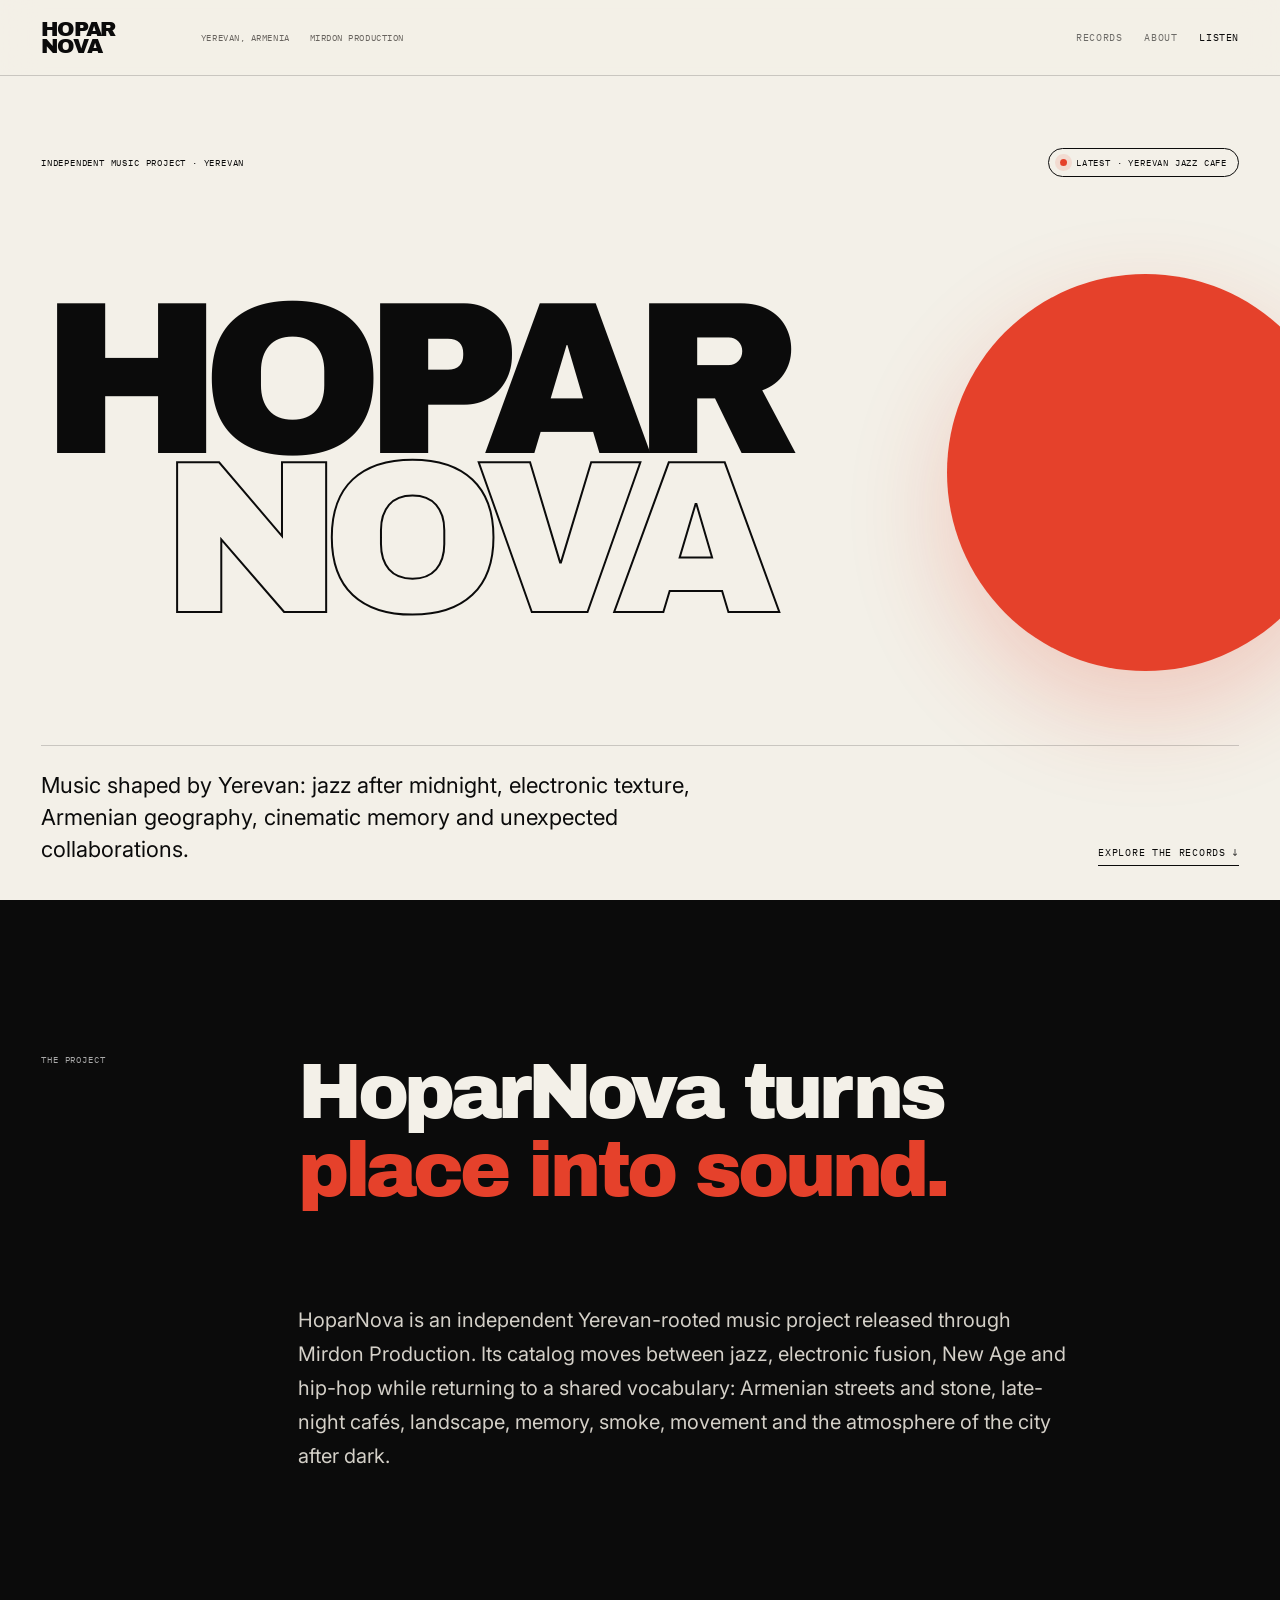
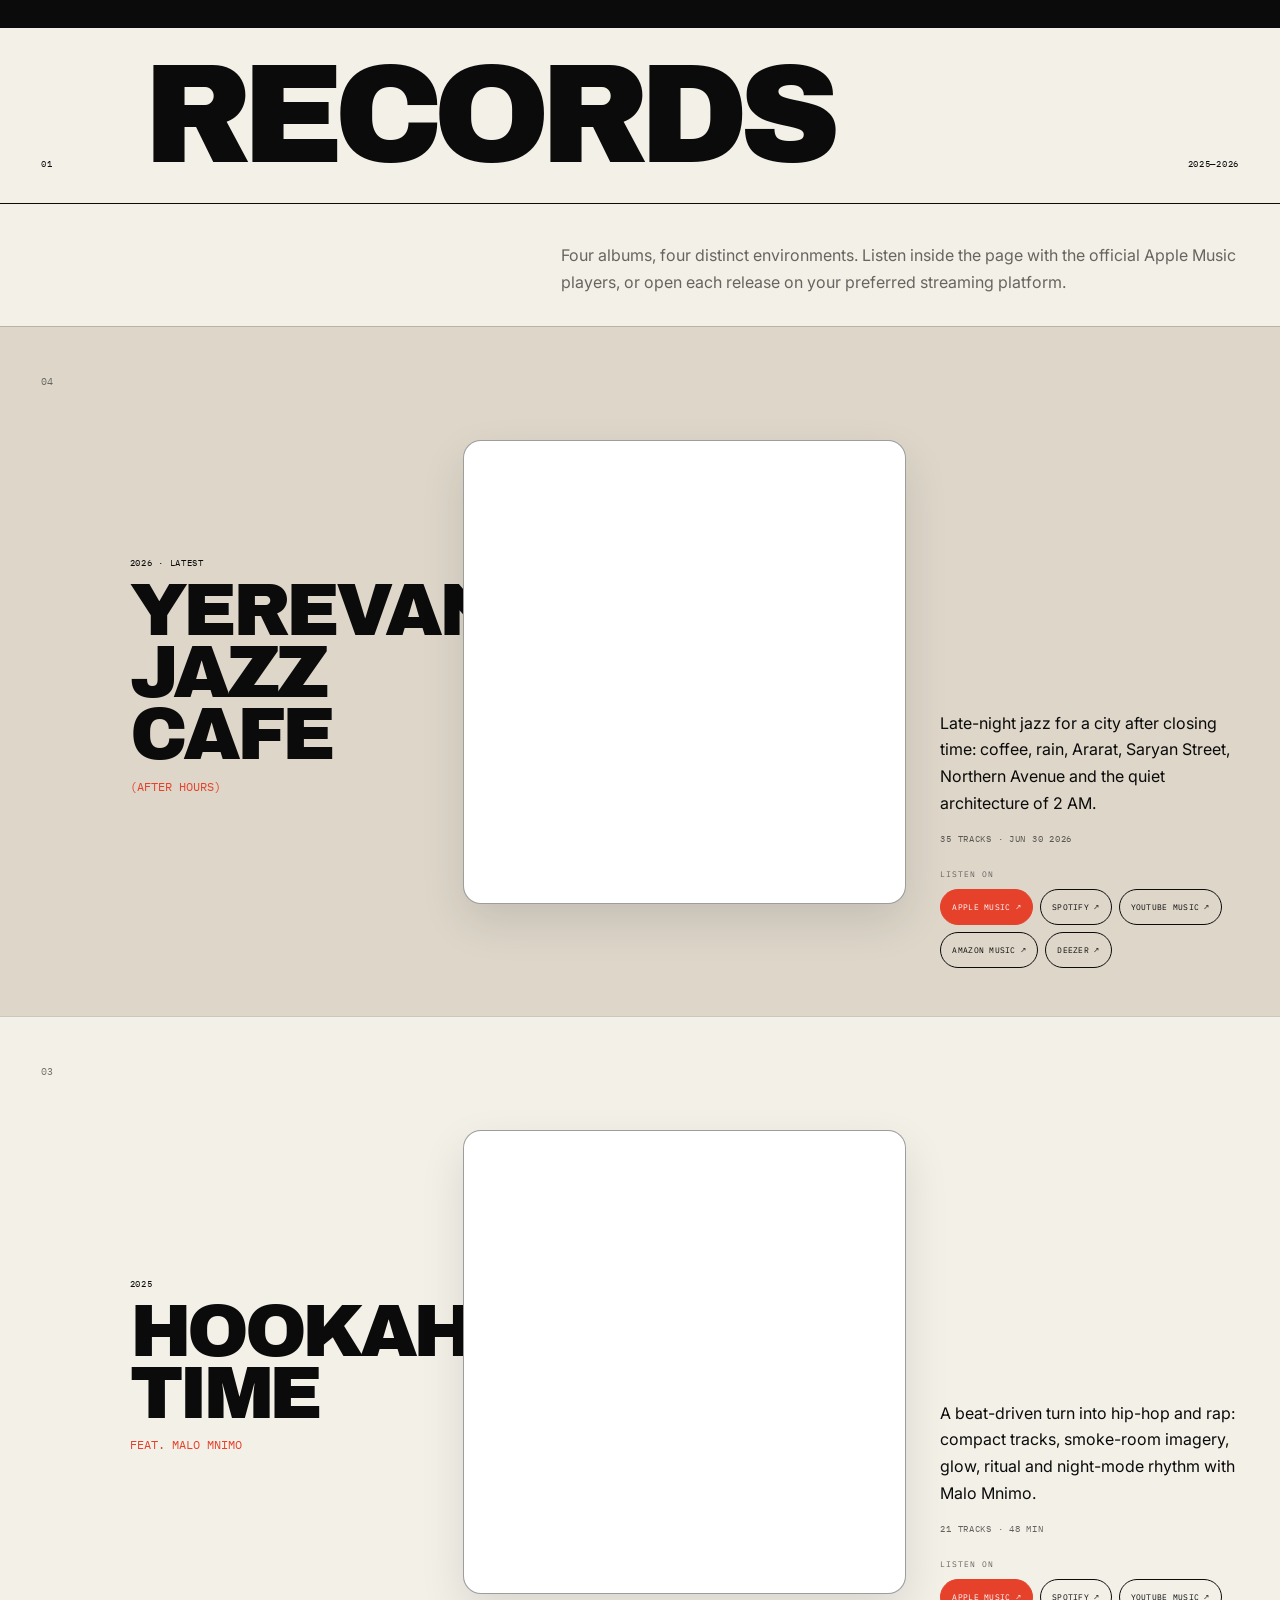
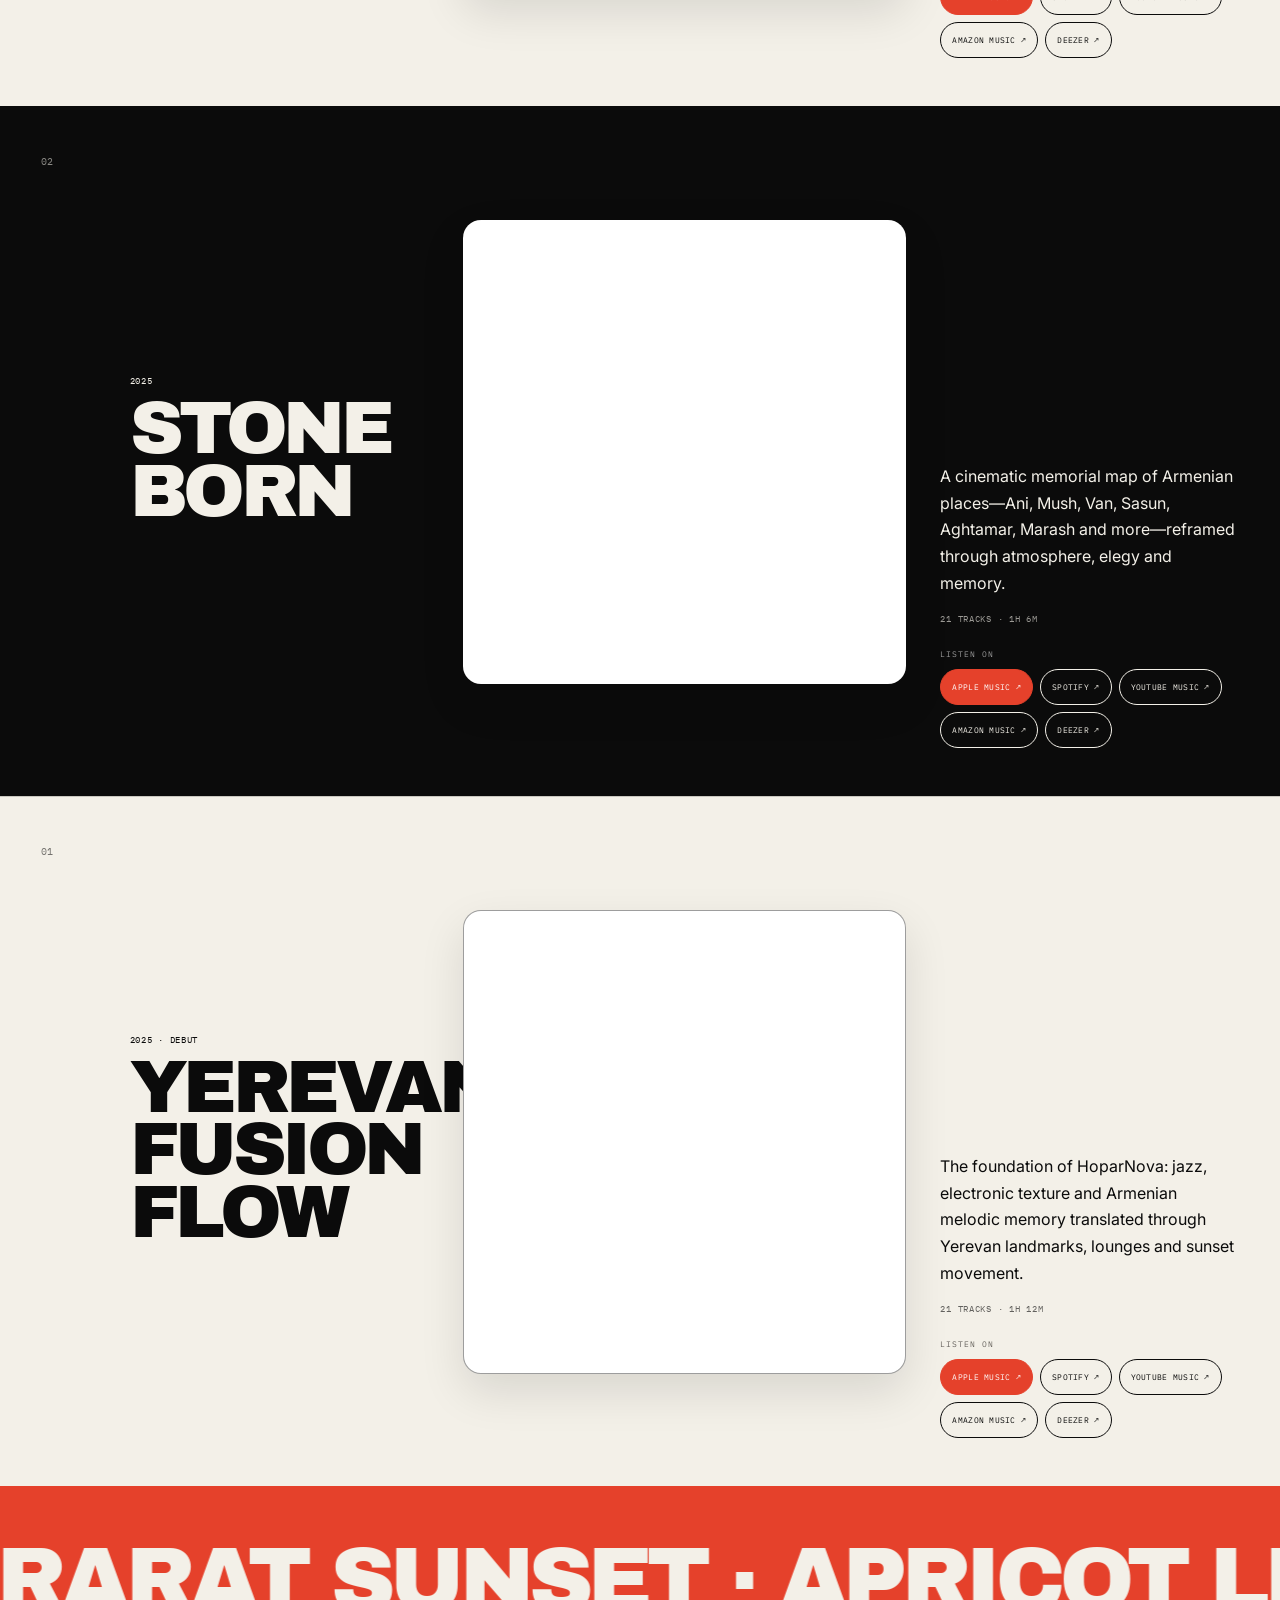
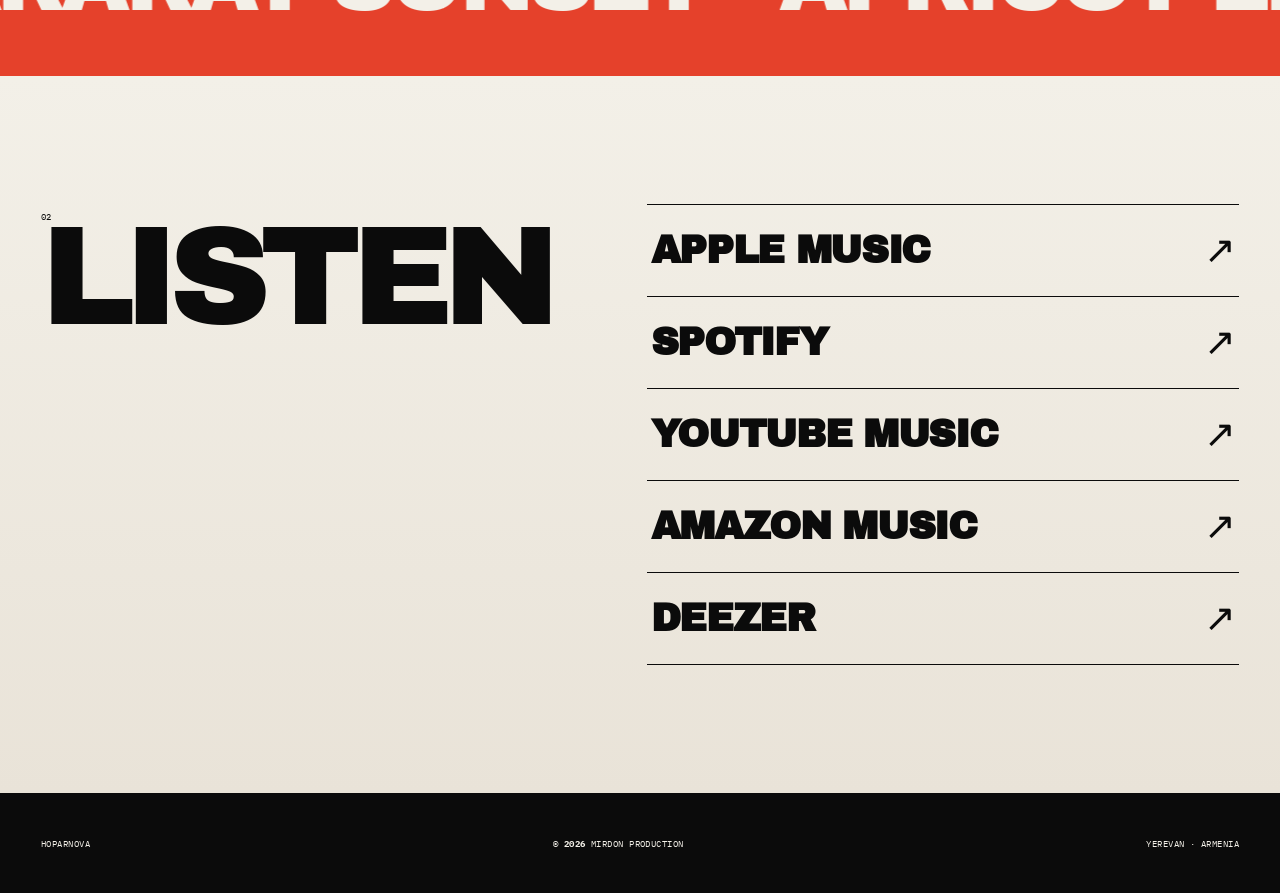
==== commit 5ba52436: "Link HoparNova favicon" ====
--- a/index.html
+++ b/index.html
@@ -9,6 +9,7 @@
   <meta name="theme-color" content="#f3f0e8" />
   <meta name="color-scheme" content="light" />
   <link rel="canonical" href="https://hoparnova.com/" />
+  <link rel="icon" href="/favicon.svg" type="image/svg+xml" />
   <meta property="og:type" content="music.musician" />
   <meta property="og:site_name" content="HoparNova" />
   <meta property="og:title" content="HoparNova — Music from Yerevan" />
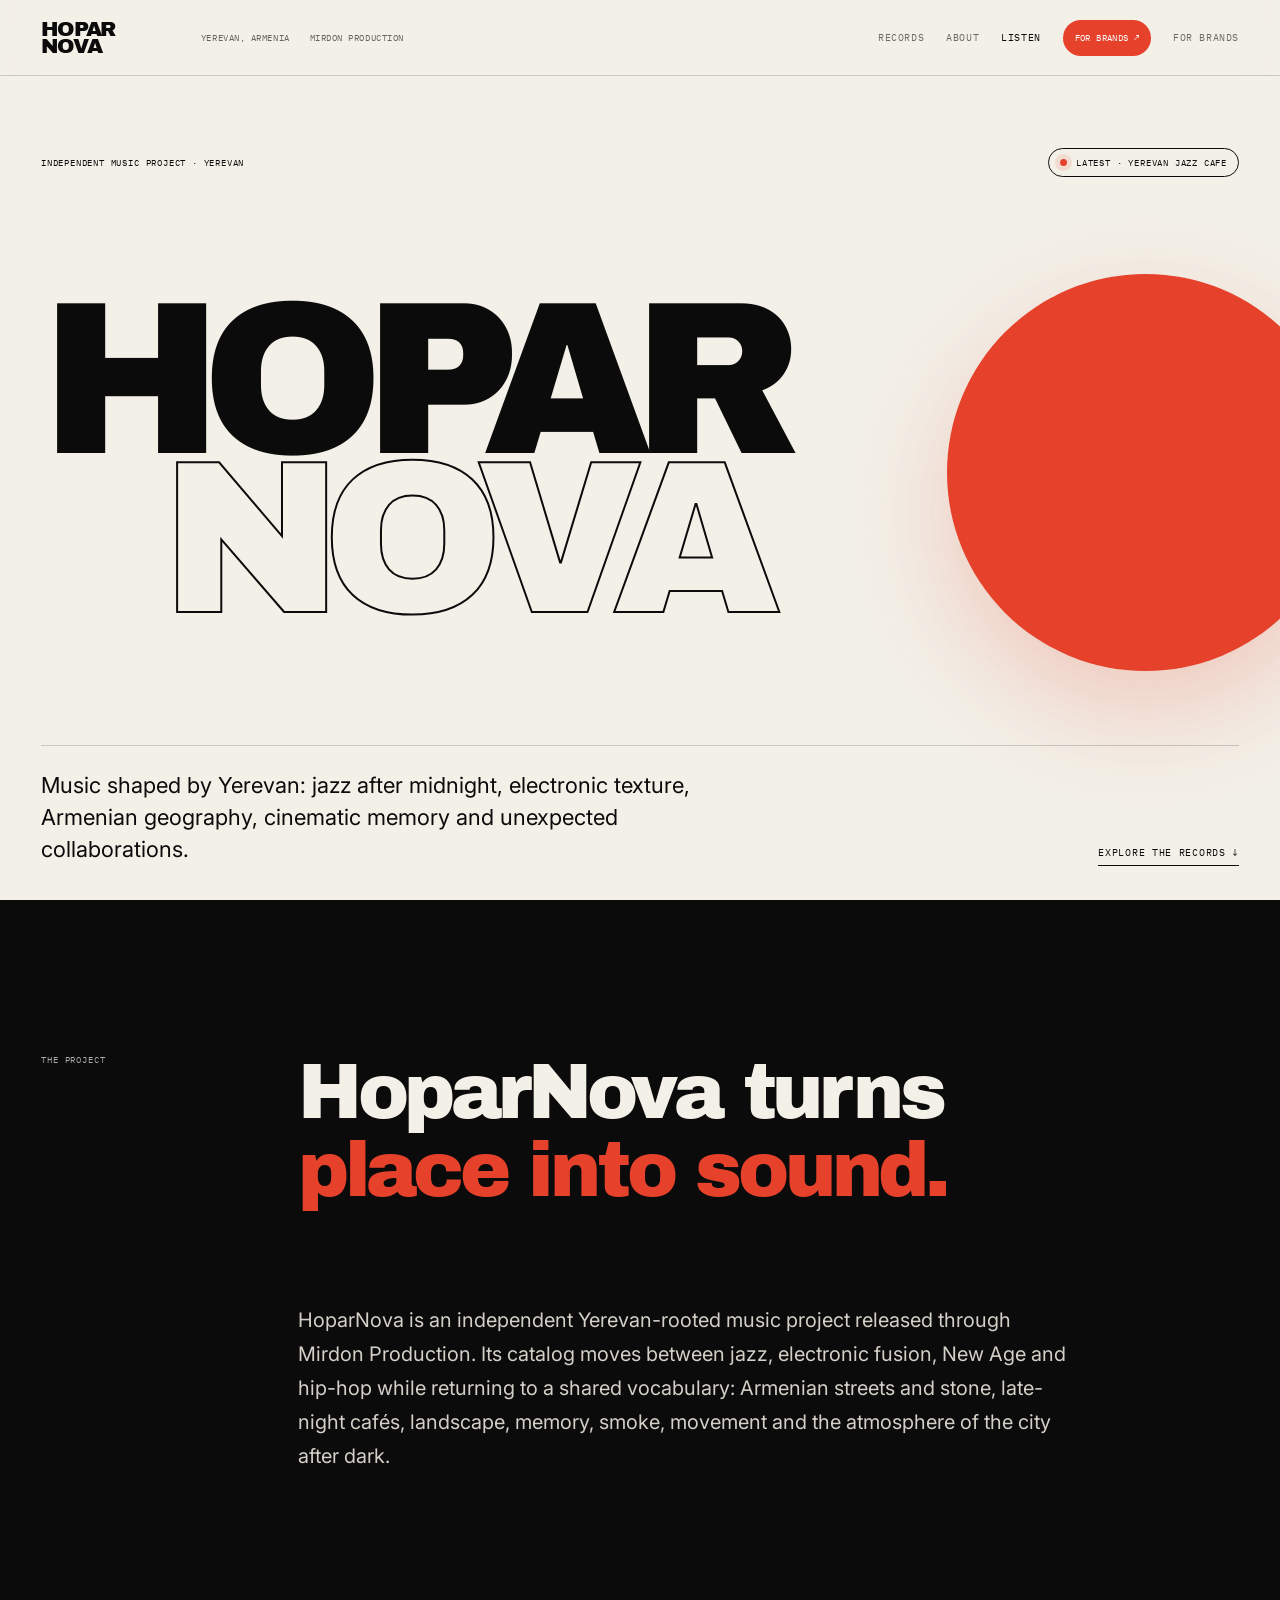
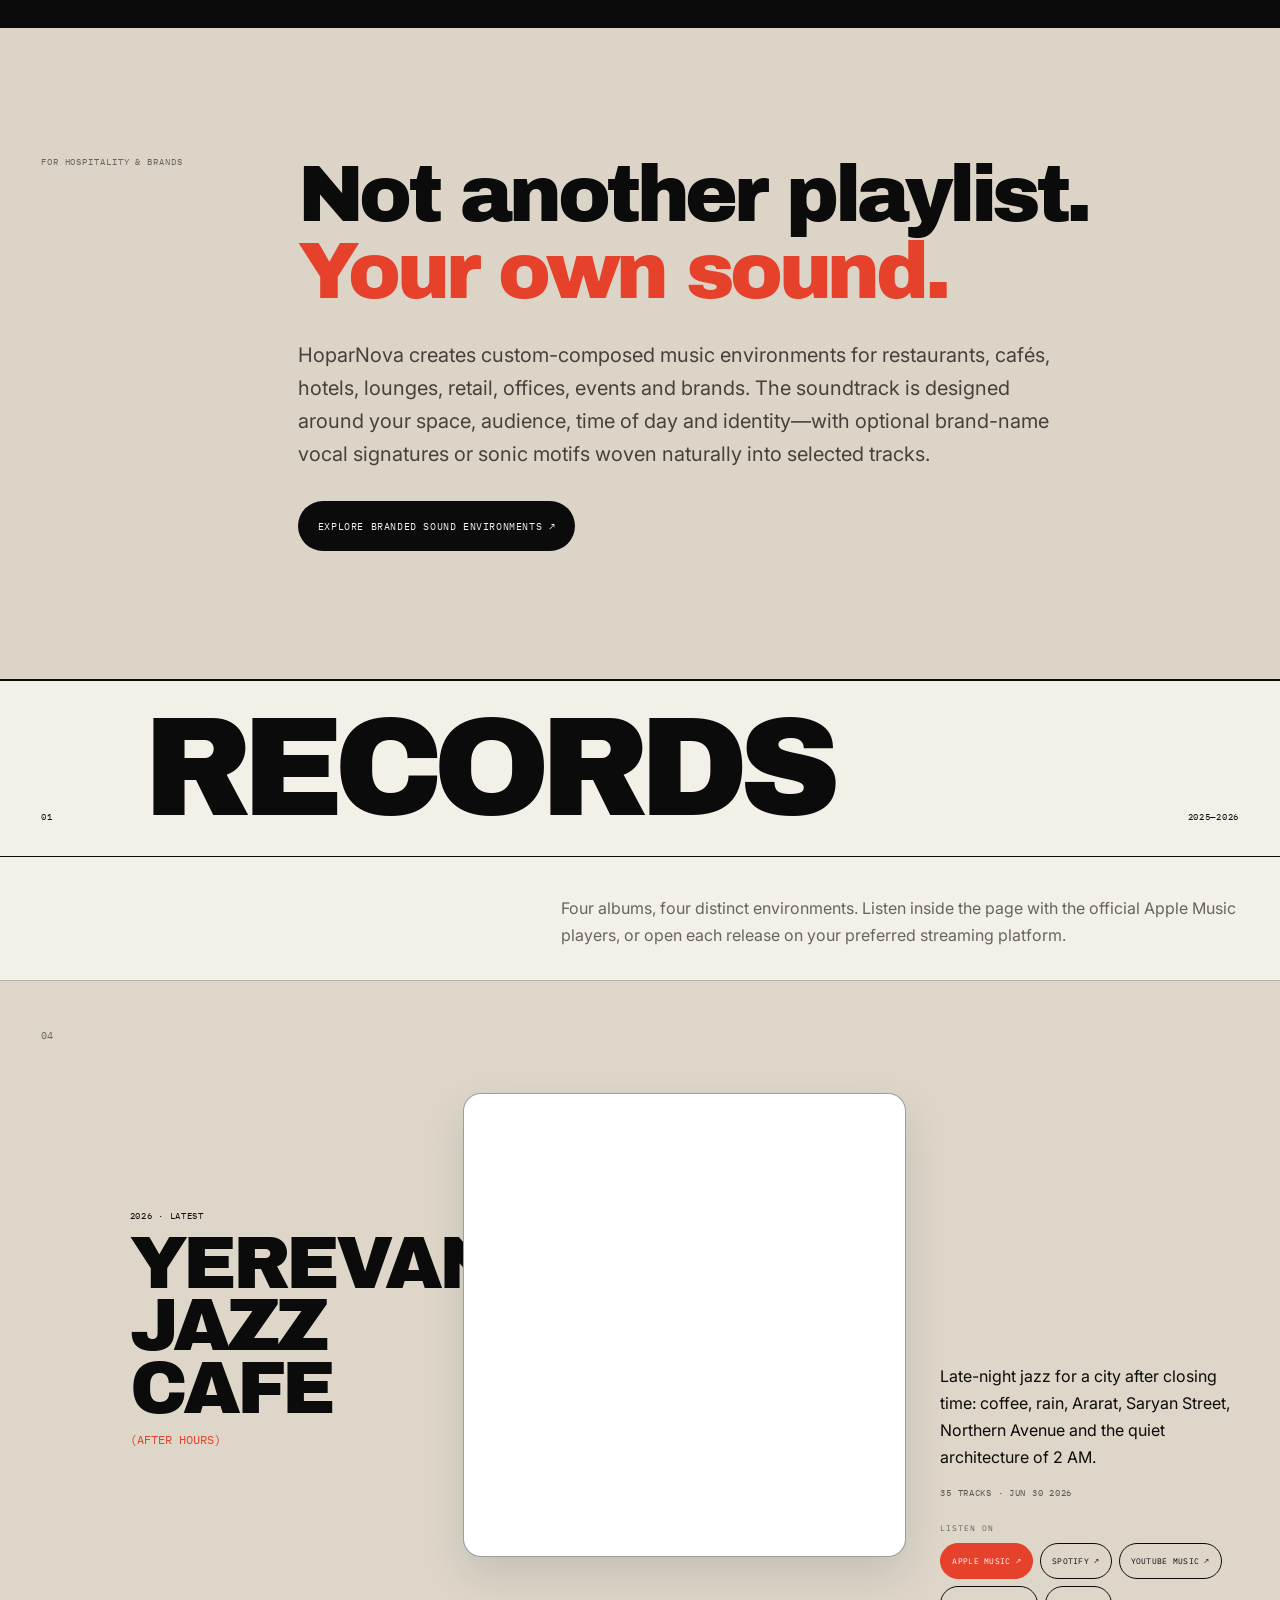
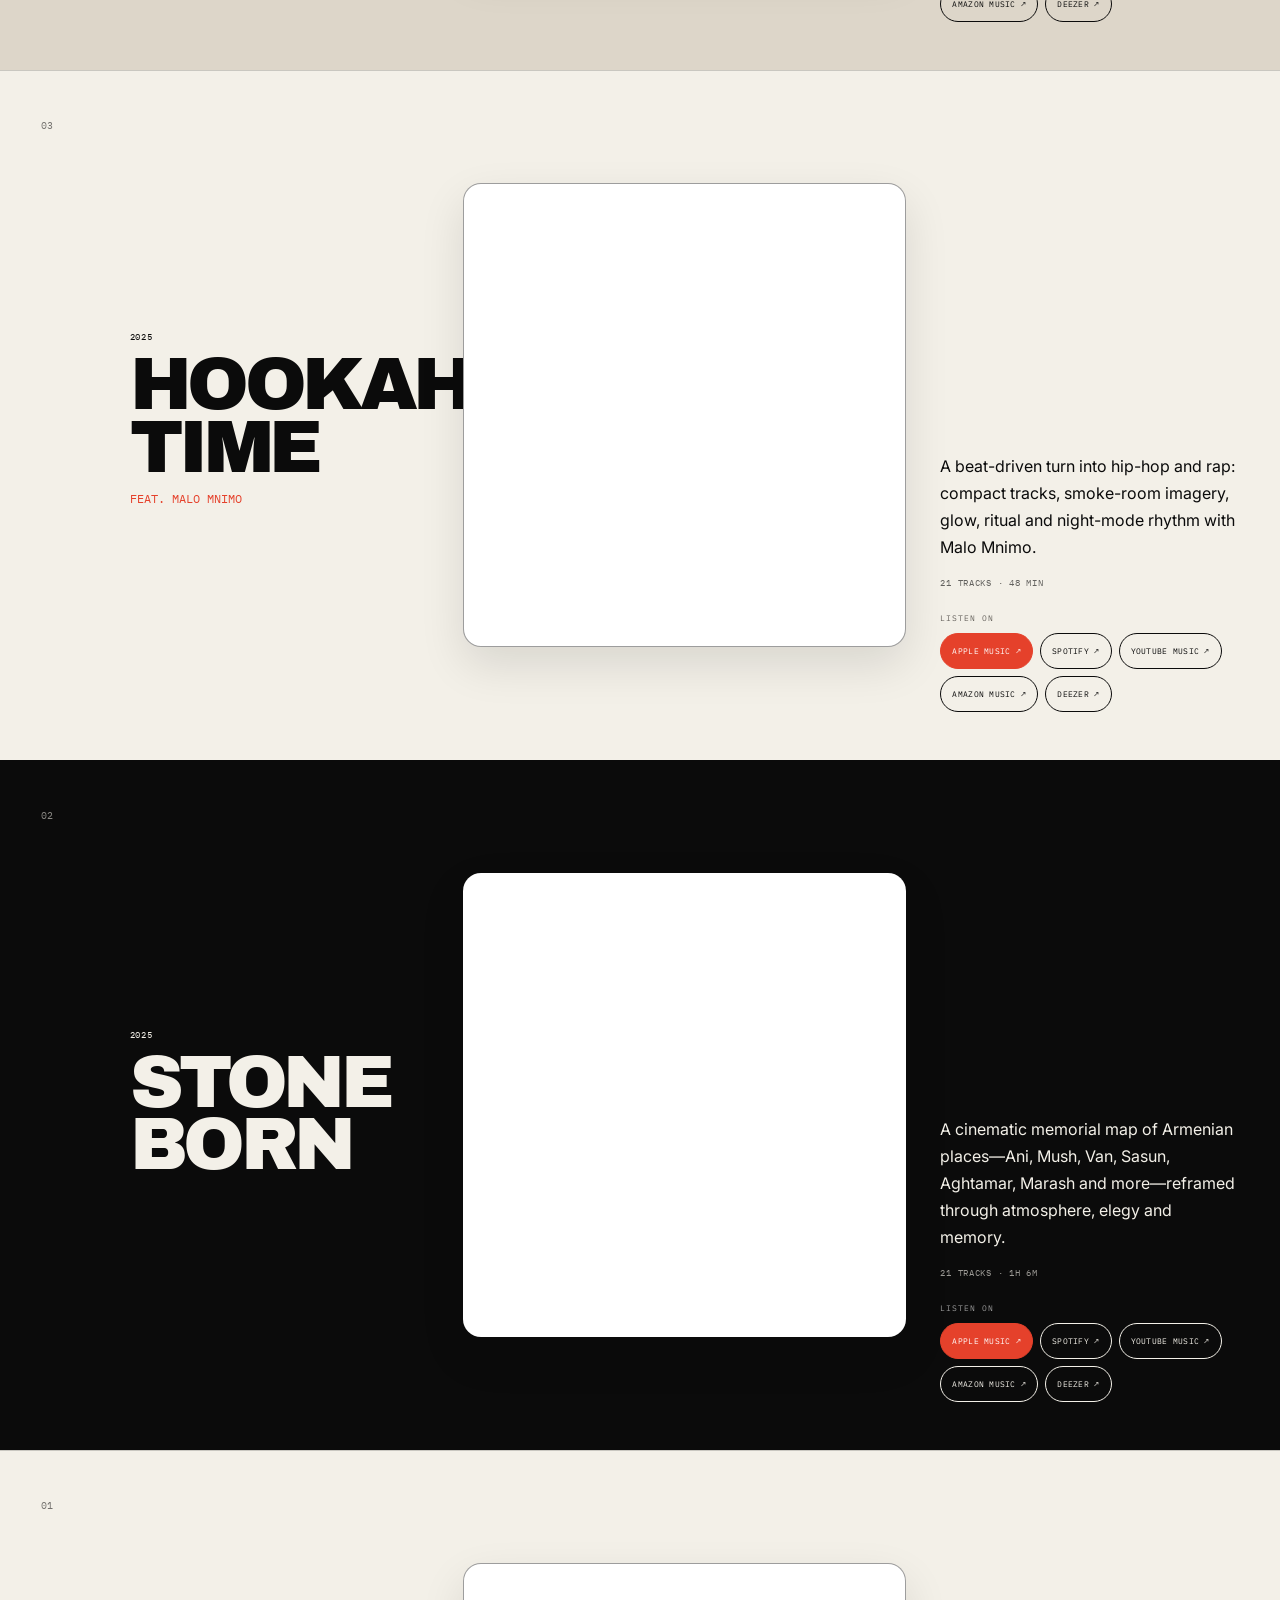
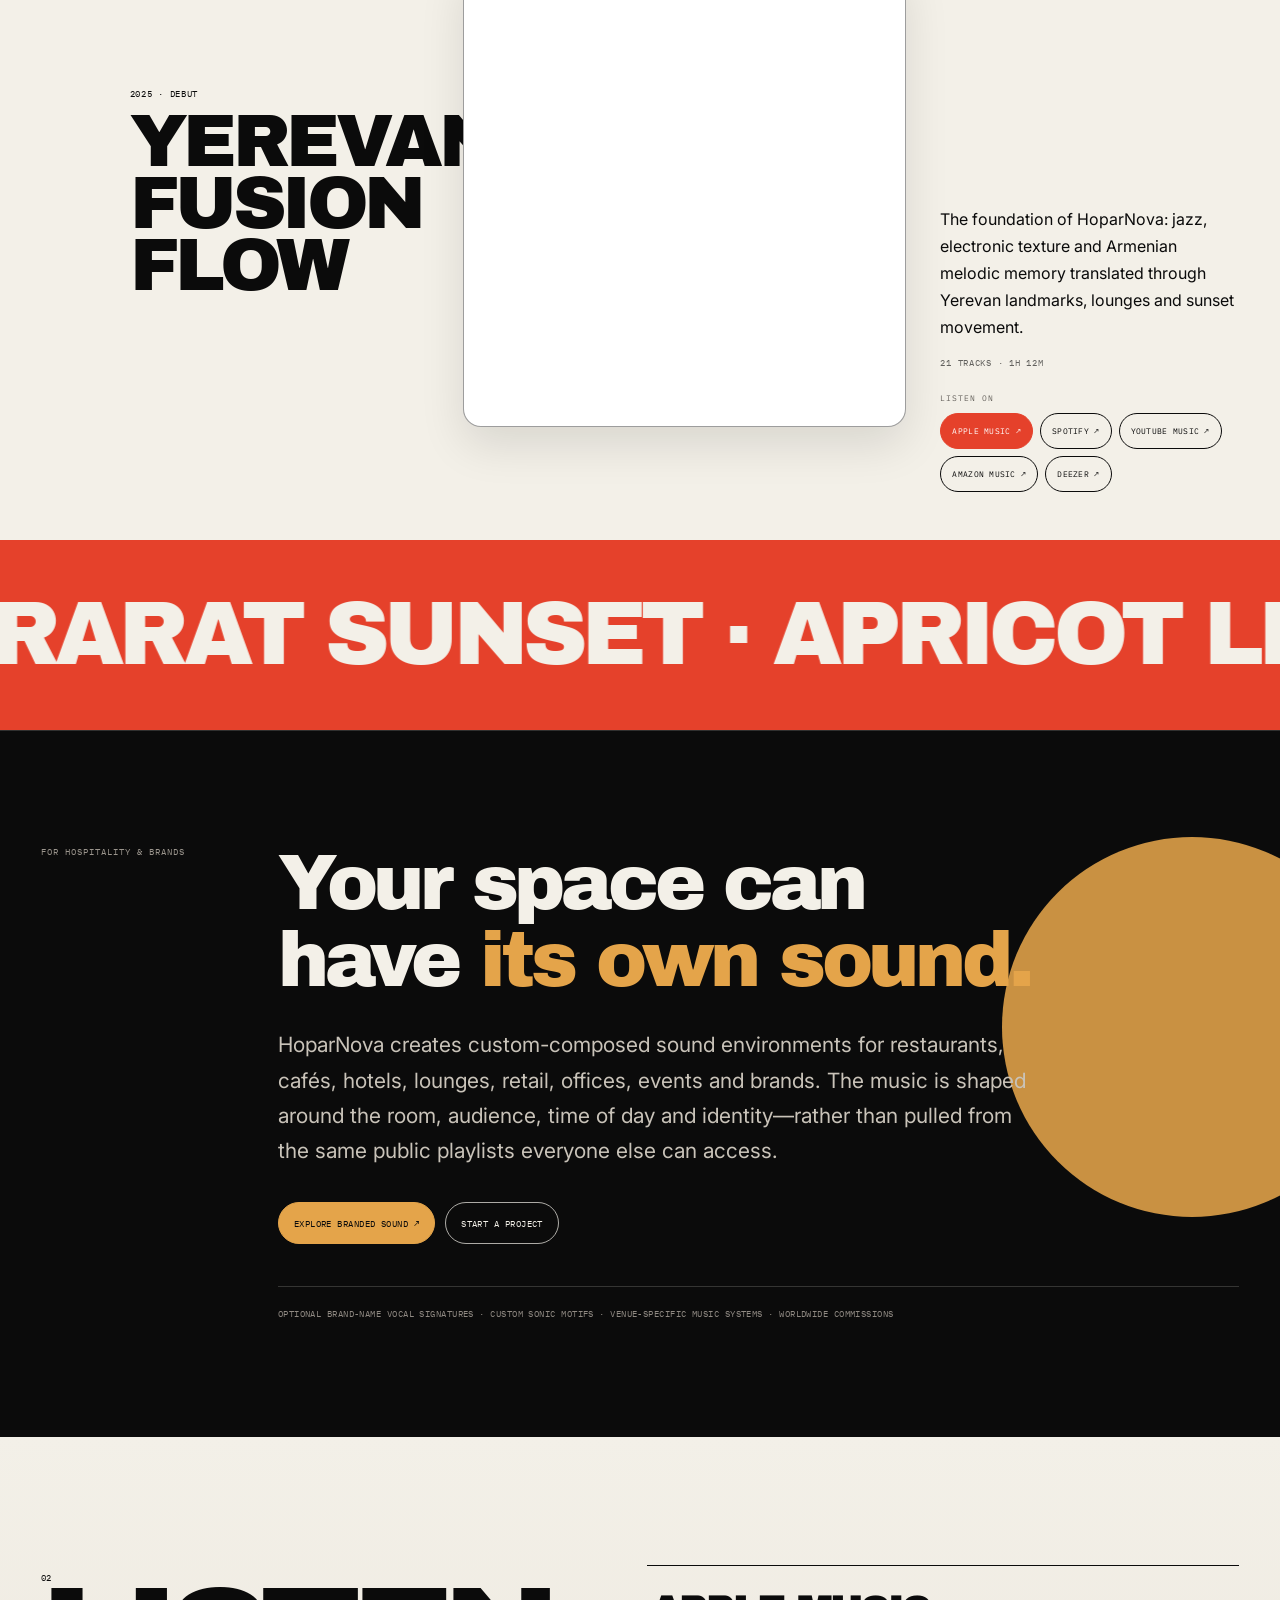
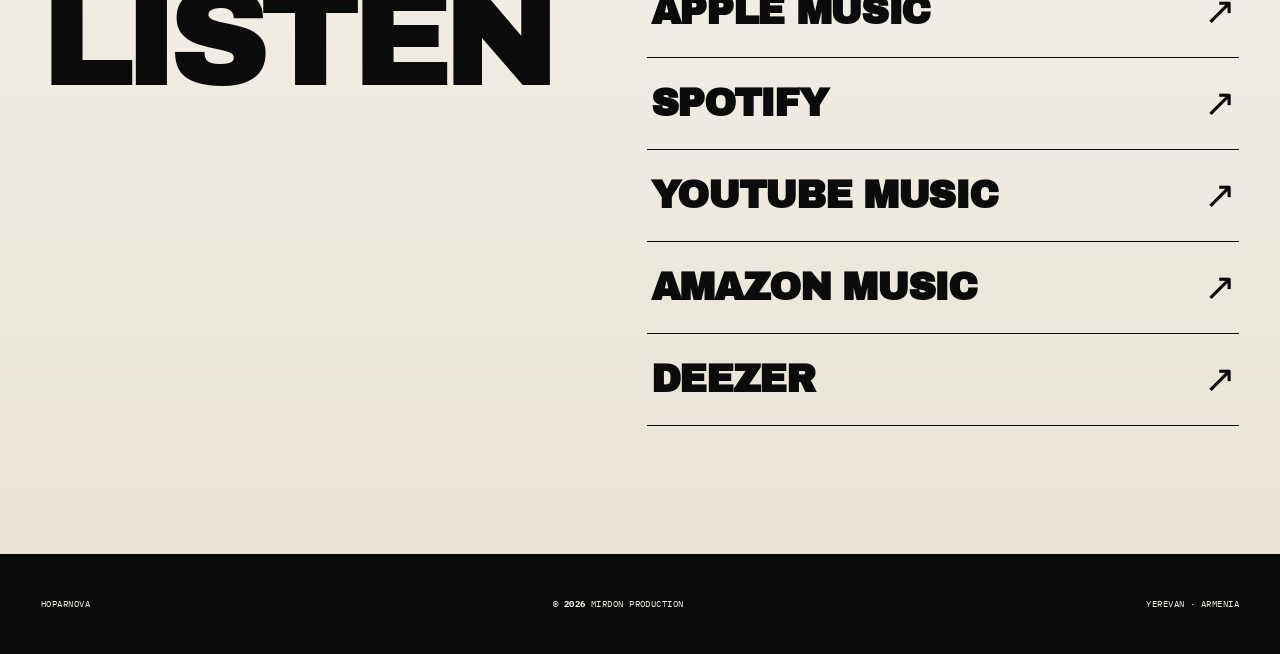
==== commit 007a534a: "Expose branded sound page from homepage" ====
--- a/index.html
+++ b/index.html
@@ -4,7 +4,7 @@
   <meta charset="utf-8" />
   <meta name="viewport" content="width=device-width,initial-scale=1,viewport-fit=cover" />
   <title>HoparNova — Yerevan Jazz, Electronic Fusion & Armenian Sound</title>
-  <meta name="description" content="HoparNova is a Yerevan music project blending jazz, electronic fusion, Armenian memory and cinematic atmosphere. Explore the albums and listen worldwide." />
+  <meta name="description" content="HoparNova is a Yerevan music project blending jazz, electronic fusion, Armenian memory and cinematic atmosphere. Explore the albums and branded sound environments for hospitality and brands." />
   <meta name="robots" content="index,follow,max-image-preview:large" />
   <meta name="theme-color" content="#f3f0e8" />
   <meta name="color-scheme" content="light" />
@@ -13,15 +13,16 @@
   <meta property="og:type" content="music.musician" />
   <meta property="og:site_name" content="HoparNova" />
   <meta property="og:title" content="HoparNova — Music from Yerevan" />
-  <meta property="og:description" content="Jazz, electronic fusion, Armenian memory and cinematic atmosphere from Yerevan." />
+  <meta property="og:description" content="Jazz, electronic fusion, Armenian memory, cinematic atmosphere and custom branded sound environments from Yerevan." />
   <meta property="og:url" content="https://hoparnova.com/" />
   <meta name="twitter:card" content="summary" />
   <meta name="twitter:title" content="HoparNova — Music from Yerevan" />
-  <meta name="twitter:description" content="Explore HoparNova's Yerevan-rooted catalog across jazz, electronic fusion, cinematic sound and hip-hop." />
+  <meta name="twitter:description" content="Explore HoparNova's Yerevan-rooted catalog and custom music environments for hospitality and brands." />
   <link rel="preconnect" href="https://fonts.googleapis.com" />
   <link rel="preconnect" href="https://fonts.gstatic.com" crossorigin />
   <link href="https://fonts.googleapis.com/css2?family=Archivo+Black&family=IBM+Plex+Mono:wght@400;500&family=Inter:wght@400;500;600&display=swap" rel="stylesheet" />
   <link rel="stylesheet" href="hoparnova-v10.css?v=10" />
+  <link rel="stylesheet" href="brand-link-hotfix.css?v=1" />
   <script type="application/ld+json">
   {
     "@context":"https://schema.org",
@@ -49,7 +50,7 @@
   <header class="nav-shell">
     <a class="logo" href="#top" aria-label="HoparNova home">HOPAR<br>NOVA</a>
     <div class="nav-meta"><span>YEREVAN, ARMENIA</span><span>MIRDON PRODUCTION</span></div>
-    <nav aria-label="Primary navigation"><a href="#records">Records</a><a href="#about">About</a><a href="#listen">Listen</a></nav>
+    <nav aria-label="Primary navigation"><a href="#records">Records</a><a href="#about">About</a><a href="#listen">Listen</a><a class="brand-nav-cta" href="brand-sound.html">For Brands ↗</a></nav>
   </header>
 
   <main id="main">
@@ -72,6 +73,15 @@
       <div class="section-kicker reveal">THE PROJECT</div>
       <h2 id="about-title" class="reveal">HoparNova turns <em>place into sound.</em></h2>
       <div class="artist-copy reveal">HoparNova is an independent Yerevan-rooted music project released through Mirdon Production. Its catalog moves between jazz, electronic fusion, New Age and hip-hop while returning to a shared vocabulary: Armenian streets and stone, late-night cafés, landscape, memory, smoke, movement and the atmosphere of the city after dark.</div>
+    </section>
+
+    <section class="brand-home-teaser" aria-labelledby="brand-home-title">
+      <div class="section-kicker reveal">FOR HOSPITALITY & BRANDS</div>
+      <div class="brand-home-content reveal">
+        <h2 id="brand-home-title">Not another playlist.<br><em>Your own sound.</em></h2>
+        <p>HoparNova creates custom-composed music environments for restaurants, cafés, hotels, lounges, retail, offices, events and brands. The soundtrack is designed around your space, audience, time of day and identity—with optional brand-name vocal signatures or sonic motifs woven naturally into selected tracks.</p>
+        <a class="brand-home-button" href="brand-sound.html">Explore Branded Sound Environments ↗</a>
+      </div>
     </section>
 
     <section class="records" id="records" aria-labelledby="records-title">
--- a/brand-link-hotfix.css
+++ b/brand-link-hotfix.css
@@ -0,0 +1 @@
+.brand-nav-cta{display:inline-flex;align-items:center;justify-content:center;min-height:36px;padding:8px 12px;border-radius:999px;background:#e5412b;color:#fff!important;opacity:1!important;font:9px 'IBM Plex Mono',monospace;text-transform:uppercase;letter-spacing:.04em}.brand-home-teaser{display:grid;grid-template-columns:180px minmax(0,1fr);gap:clamp(28px,6vw,90px);padding:clamp(76px,10vw,130px) var(--pad);background:#dcd4c7;border-top:1px solid #0b0b0b;border-bottom:1px solid #0b0b0b}.brand-home-teaser .section-kicker{color:#68645f}.brand-home-content{max-width:1100px}.brand-home-content h2{margin:0;font:clamp(38px,6.2vw,88px)/.98 'Archivo Black',sans-serif;letter-spacing:-.055em;max-width:1000px}.brand-home-content h2 em{font-style:normal;color:#e5412b}.brand-home-content p{max-width:760px;margin:28px 0 30px;font-size:clamp(16px,1.7vw,20px);line-height:1.65;color:#45413c}.brand-home-button{display:inline-flex;align-items:center;justify-content:center;min-height:50px;padding:0 20px;border-radius:999px;background:#0b0b0b;color:#f3f0e8;font:10px 'IBM Plex Mono',monospace;text-transform:uppercase;letter-spacing:.06em;transition:transform .2s ease,background .2s ease}.brand-home-button:hover{transform:translateY(-2px);background:#e5412b}@media(max-width:1020px){.brand-home-teaser{grid-template-columns:1fr}.brand-nav-cta{display:inline-flex}}@media(max-width:680px){.nav-shell nav a[href="brand-sound.html"]{display:inline-flex}.brand-nav-cta{padding:7px 9px;font-size:7.5px}.brand-home-teaser{grid-template-columns:1fr;padding:62px 16px 70px;gap:20px}.brand-home-content h2{font-size:clamp(34px,10vw,46px)}.brand-home-content p{margin:20px 0 24px;font-size:15px}.brand-home-button{width:100%;min-height:48px}}
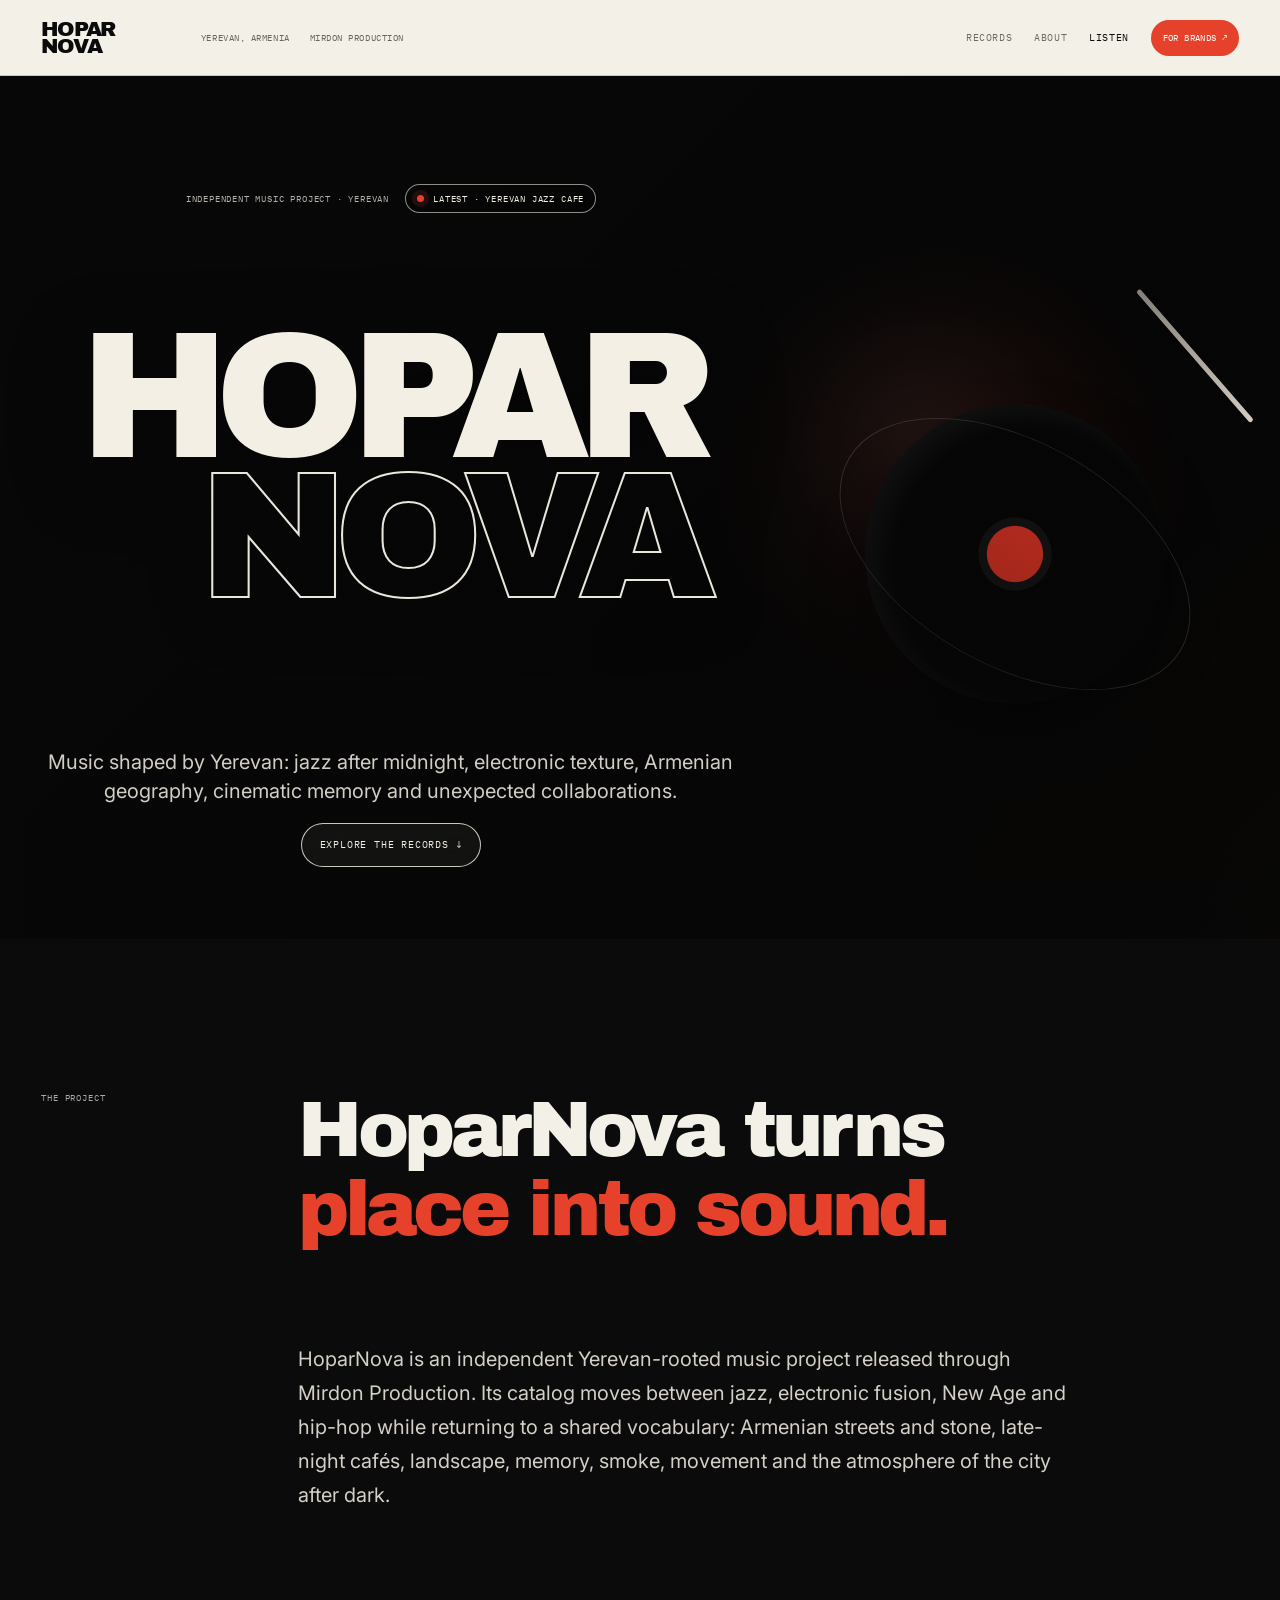
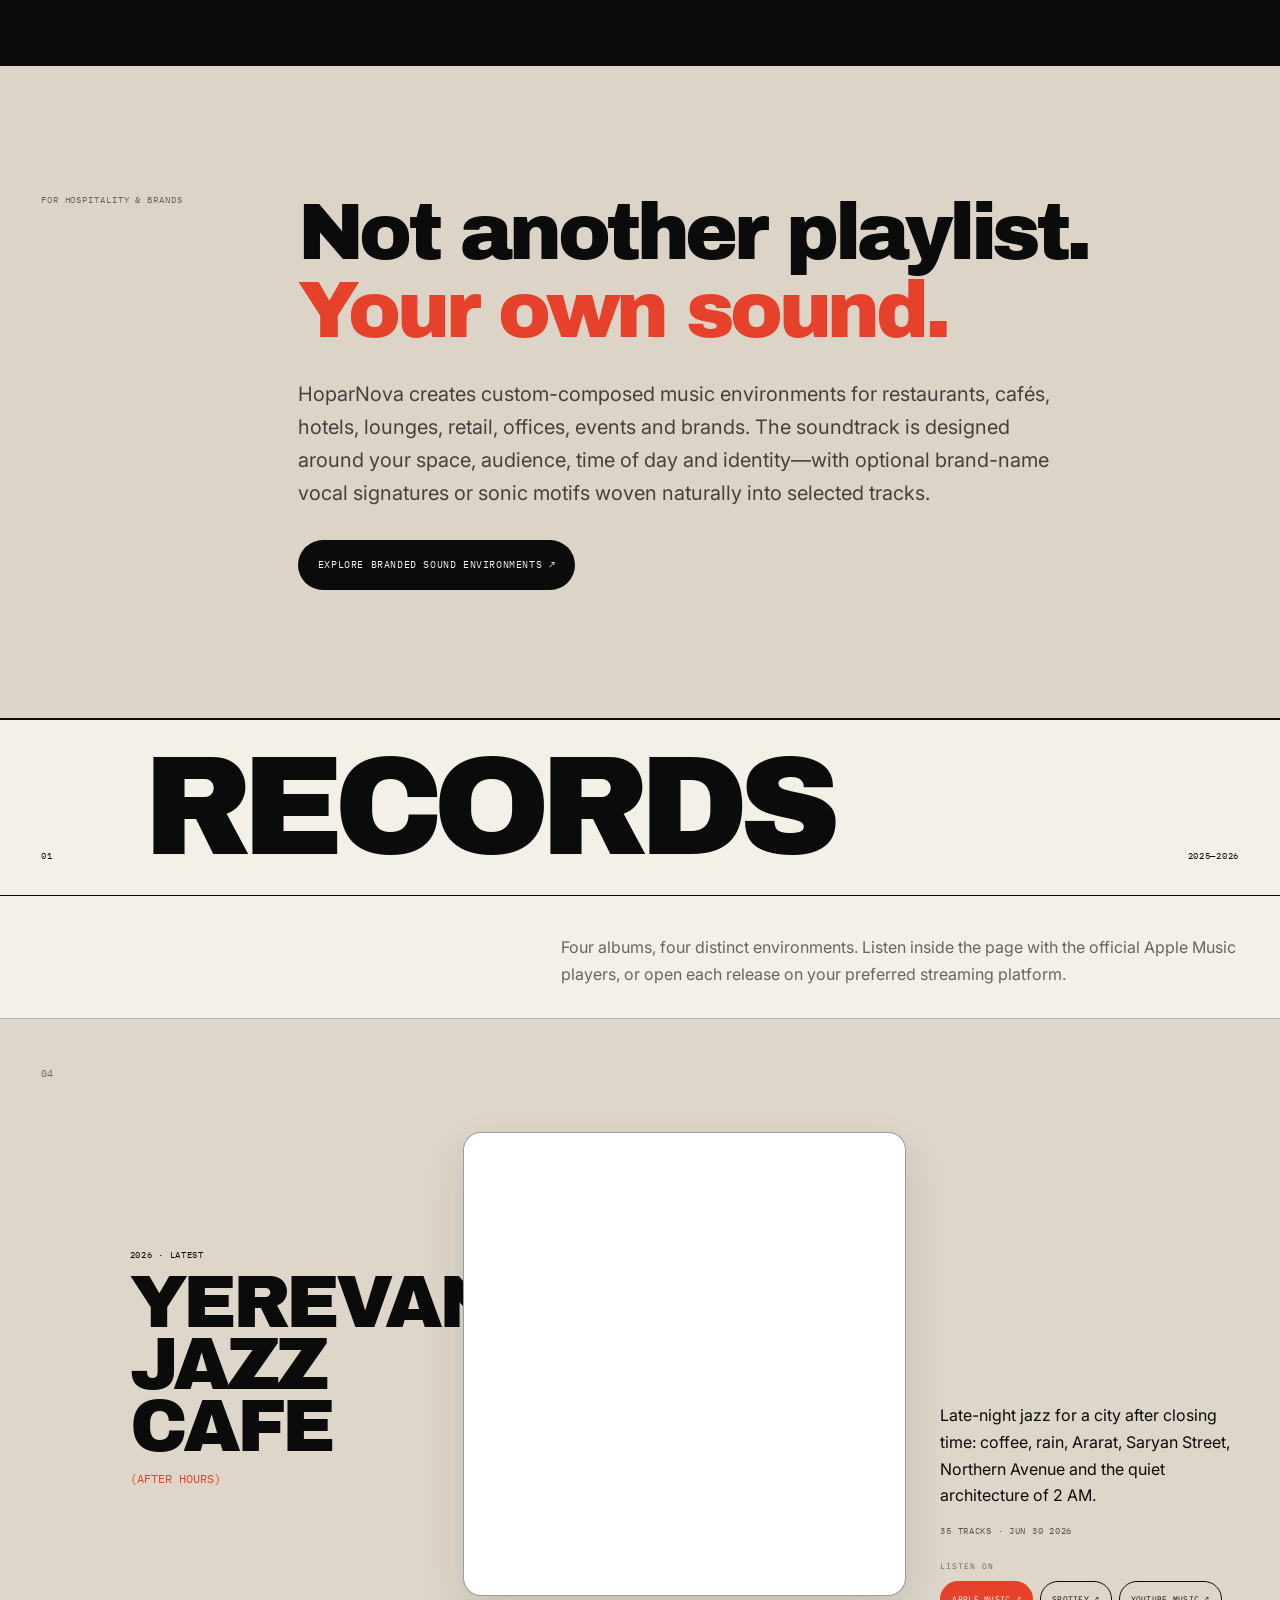
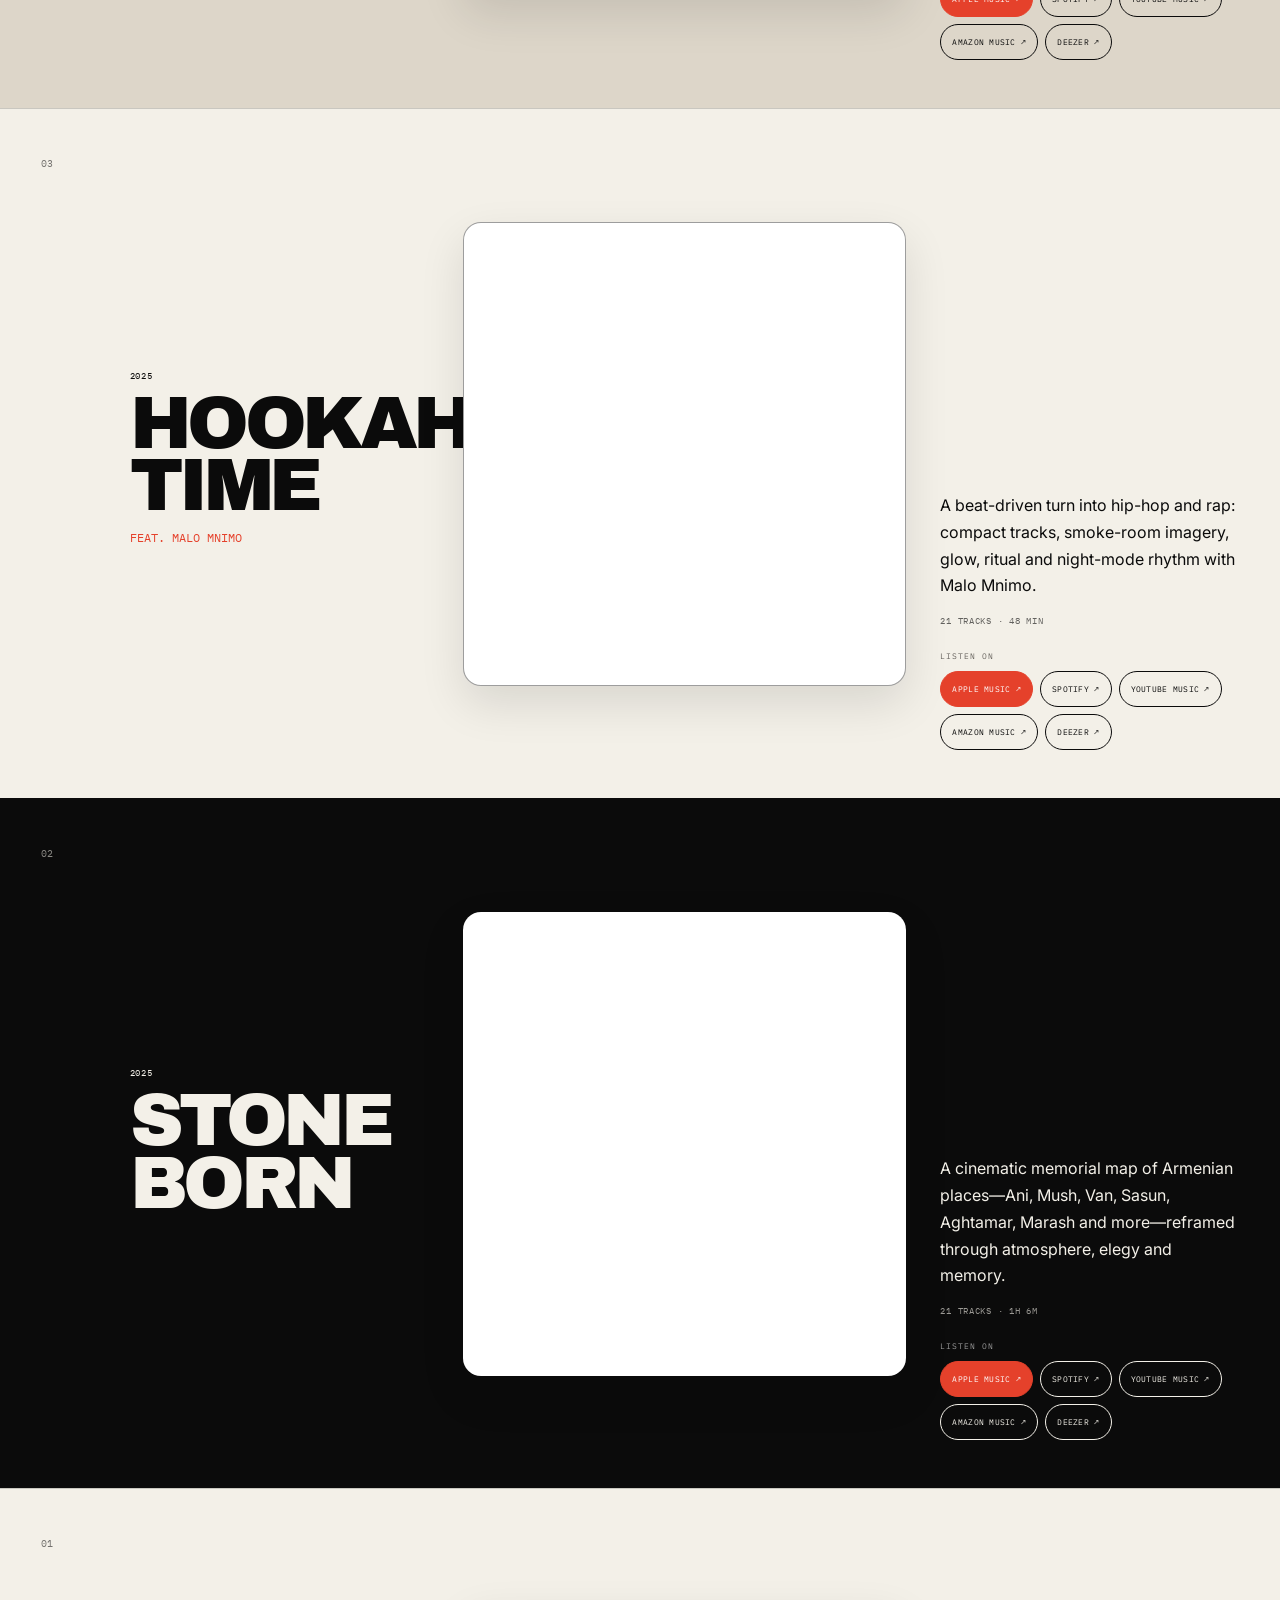
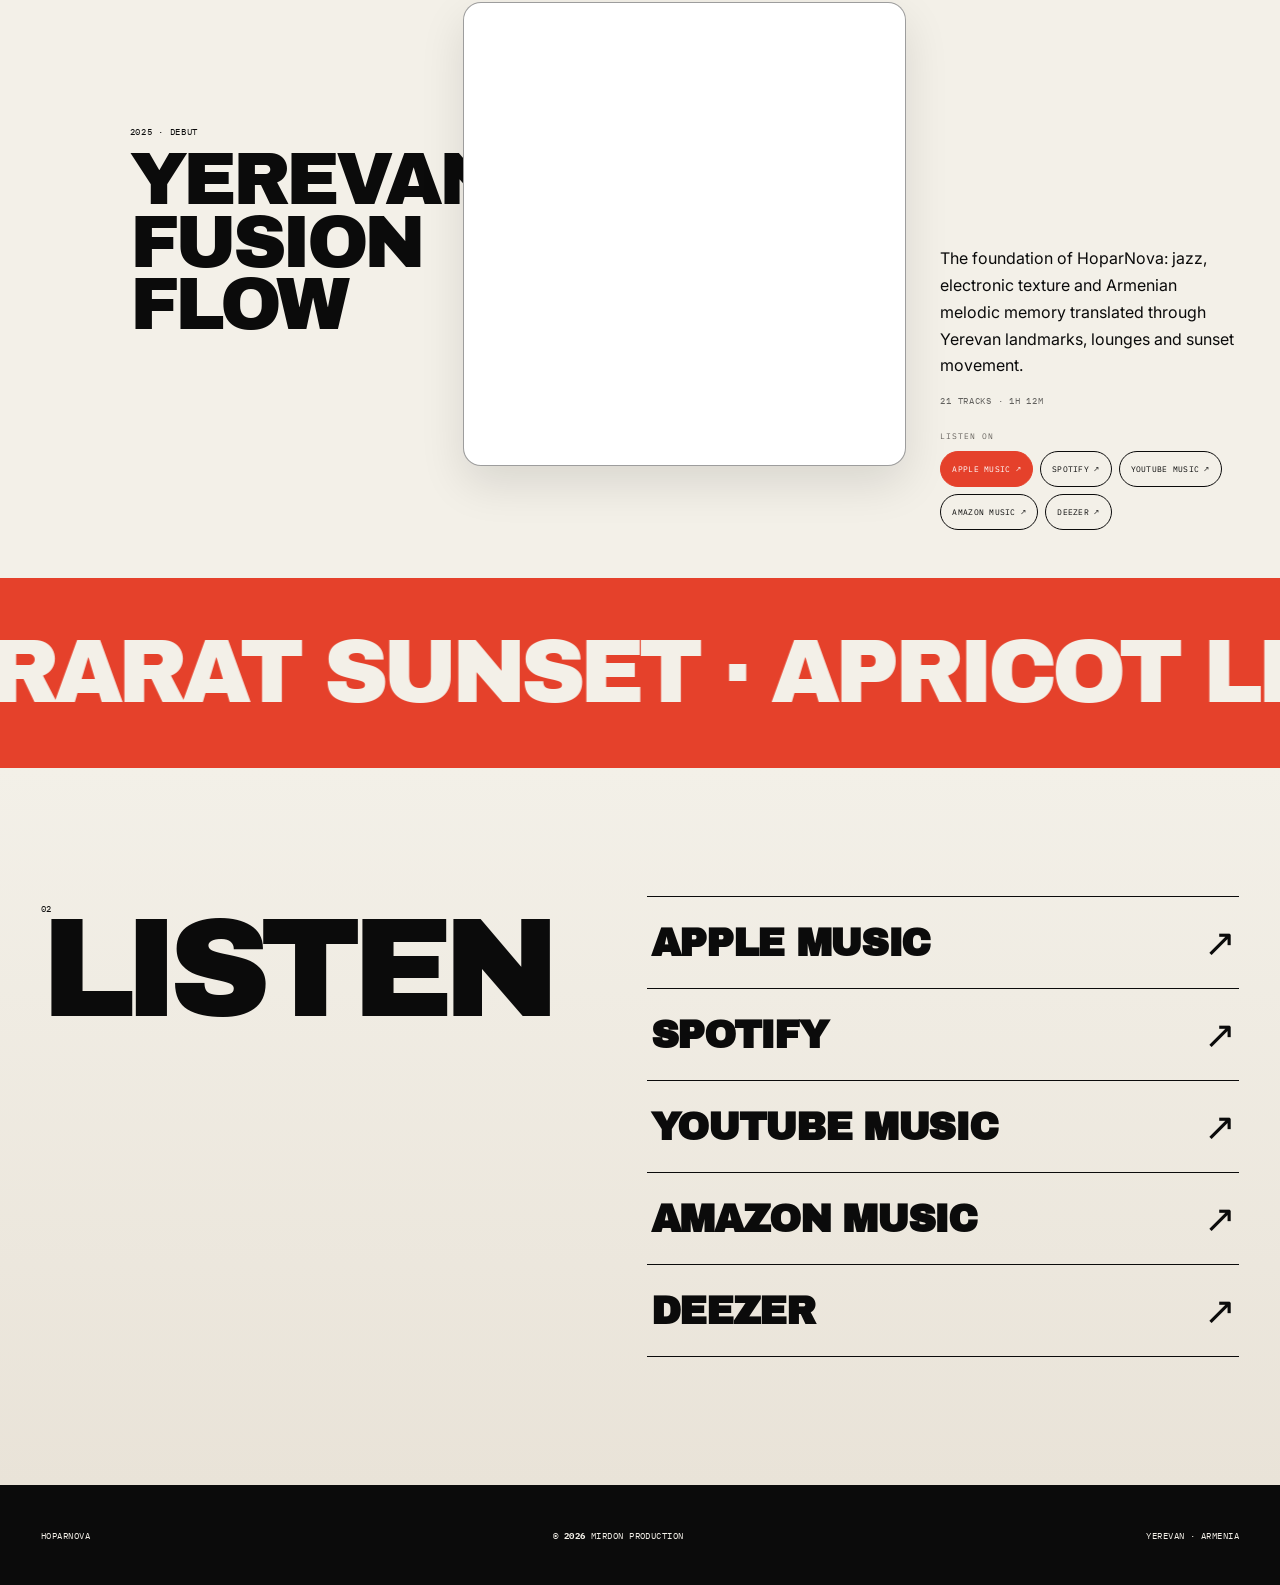
==== commit eb7cc51b: "Cache-bust homepage bootstrap for production relic" ====
--- a/index.html
+++ b/index.html
@@ -126,6 +126,6 @@
   </main>
 
   <footer><span>HOPARNOVA</span><span>© <b id="year"></b> MIRDON PRODUCTION</span><span>YEREVAN · ARMENIA</span></footer>
-  <script defer src="hoparnova-v10.js?v=10"></script>
+  <script defer src="hoparnova-v10.js?v=25"></script>
 </body>
 </html>
--- a/brand-link-hotfix.css
+++ b/brand-link-hotfix.css
@@ -1 +1,8 @@
-.brand-nav-cta{display:inline-flex;align-items:center;justify-content:center;min-height:36px;padding:8px 12px;border-radius:999px;background:#e5412b;color:#fff!important;opacity:1!important;font:9px 'IBM Plex Mono',monospace;text-transform:uppercase;letter-spacing:.04em}.brand-home-teaser{display:grid;grid-template-columns:180px minmax(0,1fr);gap:clamp(28px,6vw,90px);padding:clamp(76px,10vw,130px) var(--pad);background:#dcd4c7;border-top:1px solid #0b0b0b;border-bottom:1px solid #0b0b0b}.brand-home-teaser .section-kicker{color:#68645f}.brand-home-content{max-width:1100px}.brand-home-content h2{margin:0;font:clamp(38px,6.2vw,88px)/.98 'Archivo Black',sans-serif;letter-spacing:-.055em;max-width:1000px}.brand-home-content h2 em{font-style:normal;color:#e5412b}.brand-home-content p{max-width:760px;margin:28px 0 30px;font-size:clamp(16px,1.7vw,20px);line-height:1.65;color:#45413c}.brand-home-button{display:inline-flex;align-items:center;justify-content:center;min-height:50px;padding:0 20px;border-radius:999px;background:#0b0b0b;color:#f3f0e8;font:10px 'IBM Plex Mono',monospace;text-transform:uppercase;letter-spacing:.06em;transition:transform .2s ease,background .2s ease}.brand-home-button:hover{transform:translateY(-2px);background:#e5412b}@media(max-width:1020px){.brand-home-teaser{grid-template-columns:1fr}.brand-nav-cta{display:inline-flex}}@media(max-width:680px){.nav-shell nav a[href="brand-sound.html"]{display:inline-flex}.brand-nav-cta{padding:7px 9px;font-size:7.5px}.brand-home-teaser{grid-template-columns:1fr;padding:62px 16px 70px;gap:20px}.brand-home-content h2{font-size:clamp(34px,10vw,46px)}.brand-home-content p{margin:20px 0 24px;font-size:15px}.brand-home-button{width:100%;min-height:48px}}+.brand-nav-cta{display:inline-flex;align-items:center;justify-content:center;min-height:36px;padding:8px 12px;border-radius:999px;background:#e5412b;color:#fff!important;opacity:1!important;font:9px 'IBM Plex Mono',monospace;text-transform:uppercase;letter-spacing:.04em}.brand-home-teaser{display:grid;grid-template-columns:180px minmax(0,1fr);gap:clamp(28px,6vw,90px);padding:clamp(76px,10vw,130px) var(--pad);background:#dcd4c7;border-top:1px solid #0b0b0b;border-bottom:1px solid #0b0b0b}.brand-home-teaser .section-kicker{color:#68645f}.brand-home-content{max-width:1100px}.brand-home-content h2{margin:0;font:clamp(38px,6.2vw,88px)/.98 'Archivo Black',sans-serif;letter-spacing:-.055em;max-width:1000px}.brand-home-content h2 em{font-style:normal;color:#e5412b}.brand-home-content p{max-width:760px;margin:28px 0 30px;font-size:clamp(16px,1.7vw,20px);line-height:1.65;color:#45413c}.brand-home-button{display:inline-flex;align-items:center;justify-content:center;min-height:50px;padding:0 20px;border-radius:999px;background:#0b0b0b;color:#f3f0e8;font:10px 'IBM Plex Mono',monospace;text-transform:uppercase;letter-spacing:.06em;transition:transform .2s ease,background .2s ease}.brand-home-button:hover{transform:translateY(-2px);background:#e5412b}
+
+/* HoparNova sonic sculpture — scroll-driven, resolution-independent 3D object */
+.sonic-stage{position:absolute;right:clamp(18px,5vw,78px);top:50%;z-index:1;width:clamp(220px,31vw,500px);aspect-ratio:1;transform:translateY(-46%);perspective:1200px;pointer-events:none;filter:drop-shadow(0 42px 46px rgba(0,0,0,.18))}.sonic-stage:before{content:'';position:absolute;inset:10%;border-radius:50%;background:radial-gradient(circle at 50% 58%,rgba(229,65,43,.22),rgba(229,65,43,0) 65%);filter:blur(28px);transform:translateZ(-80px) scale(1.2)}.sonic-object{position:absolute;inset:6%;transform-style:preserve-3d;will-change:transform}.sonic-disc{position:absolute;inset:0;border-radius:50%;transform-style:preserve-3d;background:radial-gradient(circle at 32% 24%,rgba(255,255,255,.22),transparent 11%),radial-gradient(circle at 50% 50%,#141414 0 6%,#242424 6.4% 12%,#090909 12.5% 47%,#202020 47.5% 49%,#080808 49.5% 66%,#1a1a1a 66.5% 68%,#050505 68.5% 100%);box-shadow:inset -26px -34px 54px rgba(0,0,0,.55),inset 20px 20px 35px rgba(255,255,255,.06),0 0 0 1px rgba(255,255,255,.09),0 30px 70px rgba(0,0,0,.28)}.sonic-disc:before{content:'';position:absolute;inset:2.5%;border-radius:50%;background:repeating-radial-gradient(circle at center,transparent 0 3px,rgba(255,255,255,.025) 3.5px 4px);mix-blend-mode:screen;opacity:.75}.sonic-disc:after{content:'';position:absolute;inset:0;border-radius:50%;background:linear-gradient(118deg,transparent 18%,rgba(255,255,255,.2) 31%,rgba(255,255,255,.025) 40%,transparent 52%);transform:translateZ(7px)}.sonic-core{position:absolute;left:50%;top:50%;width:33%;aspect-ratio:1;border-radius:50%;transform:translate(-50%,-50%) translateZ(18px);display:grid;place-items:center;text-align:center;background:radial-gradient(circle at 34% 28%,#ff7b63,#e5412b 42%,#a91e12 100%);box-shadow:inset 8px 10px 18px rgba(255,255,255,.18),inset -12px -16px 24px rgba(86,8,4,.28),0 9px 18px rgba(0,0,0,.34),0 0 0 1px rgba(255,255,255,.14)}.sonic-core b{font:clamp(12px,1.45vw,23px)/.78 'Archivo Black',sans-serif;letter-spacing:-.07em;color:#f6f1e8}.sonic-core small{display:block;margin-top:8px;font:clamp(5px,.45vw,8px) 'IBM Plex Mono',monospace;letter-spacing:.14em;color:rgba(255,255,255,.72)}.sonic-ring{position:absolute;left:50%;top:50%;border:1px solid rgba(11,11,11,.25);border-radius:50%;transform-style:preserve-3d}.sonic-ring.r1{width:112%;height:38%;transform:translate(-50%,-50%) rotateX(72deg) translateZ(26px);box-shadow:0 0 0 1px rgba(255,255,255,.2)}.sonic-ring.r2{width:90%;height:25%;transform:translate(-50%,-50%) rotateY(68deg) rotateZ(28deg) translateZ(42px);border-color:rgba(229,65,43,.62)}.sonic-ring.r3{width:118%;height:52%;transform:translate(-50%,-50%) rotateY(72deg) rotateZ(-18deg) translateZ(-32px);border-color:rgba(11,11,11,.15)}.sonic-glass{position:absolute;inset:18% 8% 20% 42%;border-radius:999px;background:linear-gradient(120deg,rgba(255,255,255,.26),rgba(255,255,255,.035) 40%,rgba(255,255,255,.11));border:1px solid rgba(255,255,255,.28);box-shadow:inset 0 1px 0 rgba(255,255,255,.4),0 24px 48px rgba(0,0,0,.08);backdrop-filter:blur(9px);transform:translateZ(52px) rotate(-18deg);opacity:.78}.sonic-caption{position:absolute;right:0;bottom:0;padding:8px 10px;border:1px solid rgba(11,11,11,.18);background:rgba(243,240,232,.7);backdrop-filter:blur(10px);font:7px 'IBM Plex Mono',monospace;letter-spacing:.1em;color:#68645f}.masthead.has-sonic-object .hero-shape{opacity:.08;transform:scale(.8)}
+
+@media(max-width:1020px){.brand-home-teaser{grid-template-columns:1fr}.brand-nav-cta{display:inline-flex}.sonic-stage{width:clamp(210px,38vw,360px);right:2vw;top:54%;opacity:.78}.masthead h1{position:relative;z-index:3}}
+@media(max-width:680px){.nav-shell nav a[href="brand-sound.html"]{display:inline-flex}.brand-nav-cta{padding:7px 9px;font-size:7.5px}.brand-home-teaser{grid-template-columns:1fr;padding:62px 16px 70px;gap:20px}.brand-home-content h2{font-size:clamp(34px,10vw,46px)}.brand-home-content p{margin:20px 0 24px;font-size:15px}.brand-home-button{width:100%;min-height:48px}.sonic-stage{position:relative;right:auto;top:auto;width:min(78vw,320px);margin:-8px auto 0;transform:none;opacity:1;order:3}.sonic-caption{font-size:6px}.masthead{display:flex}.mast-bottom{order:4}.masthead.has-sonic-object .hero-shape{opacity:.05}}
+@media(prefers-reduced-motion:reduce){.sonic-object{transform:rotateX(58deg) rotateZ(-18deg)!important}.sonic-stage{filter:drop-shadow(0 30px 35px rgba(0,0,0,.14))}}
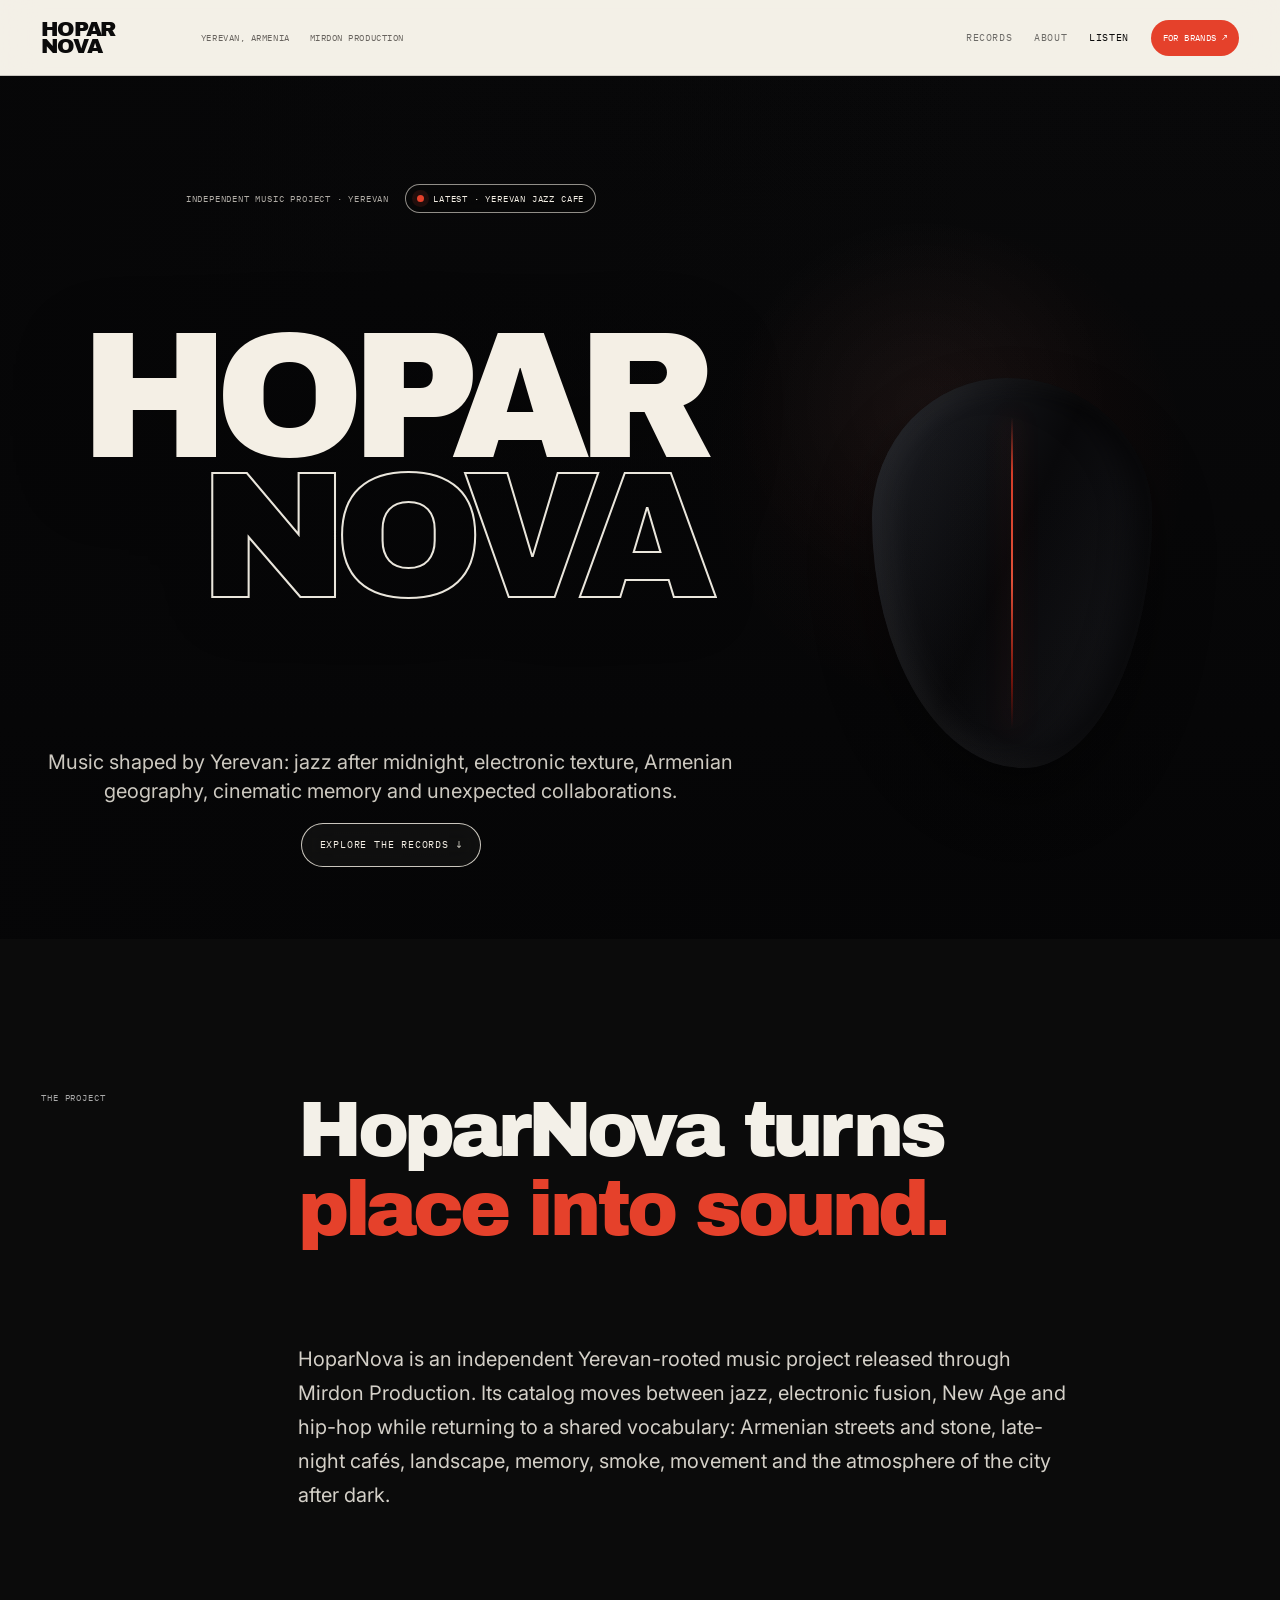
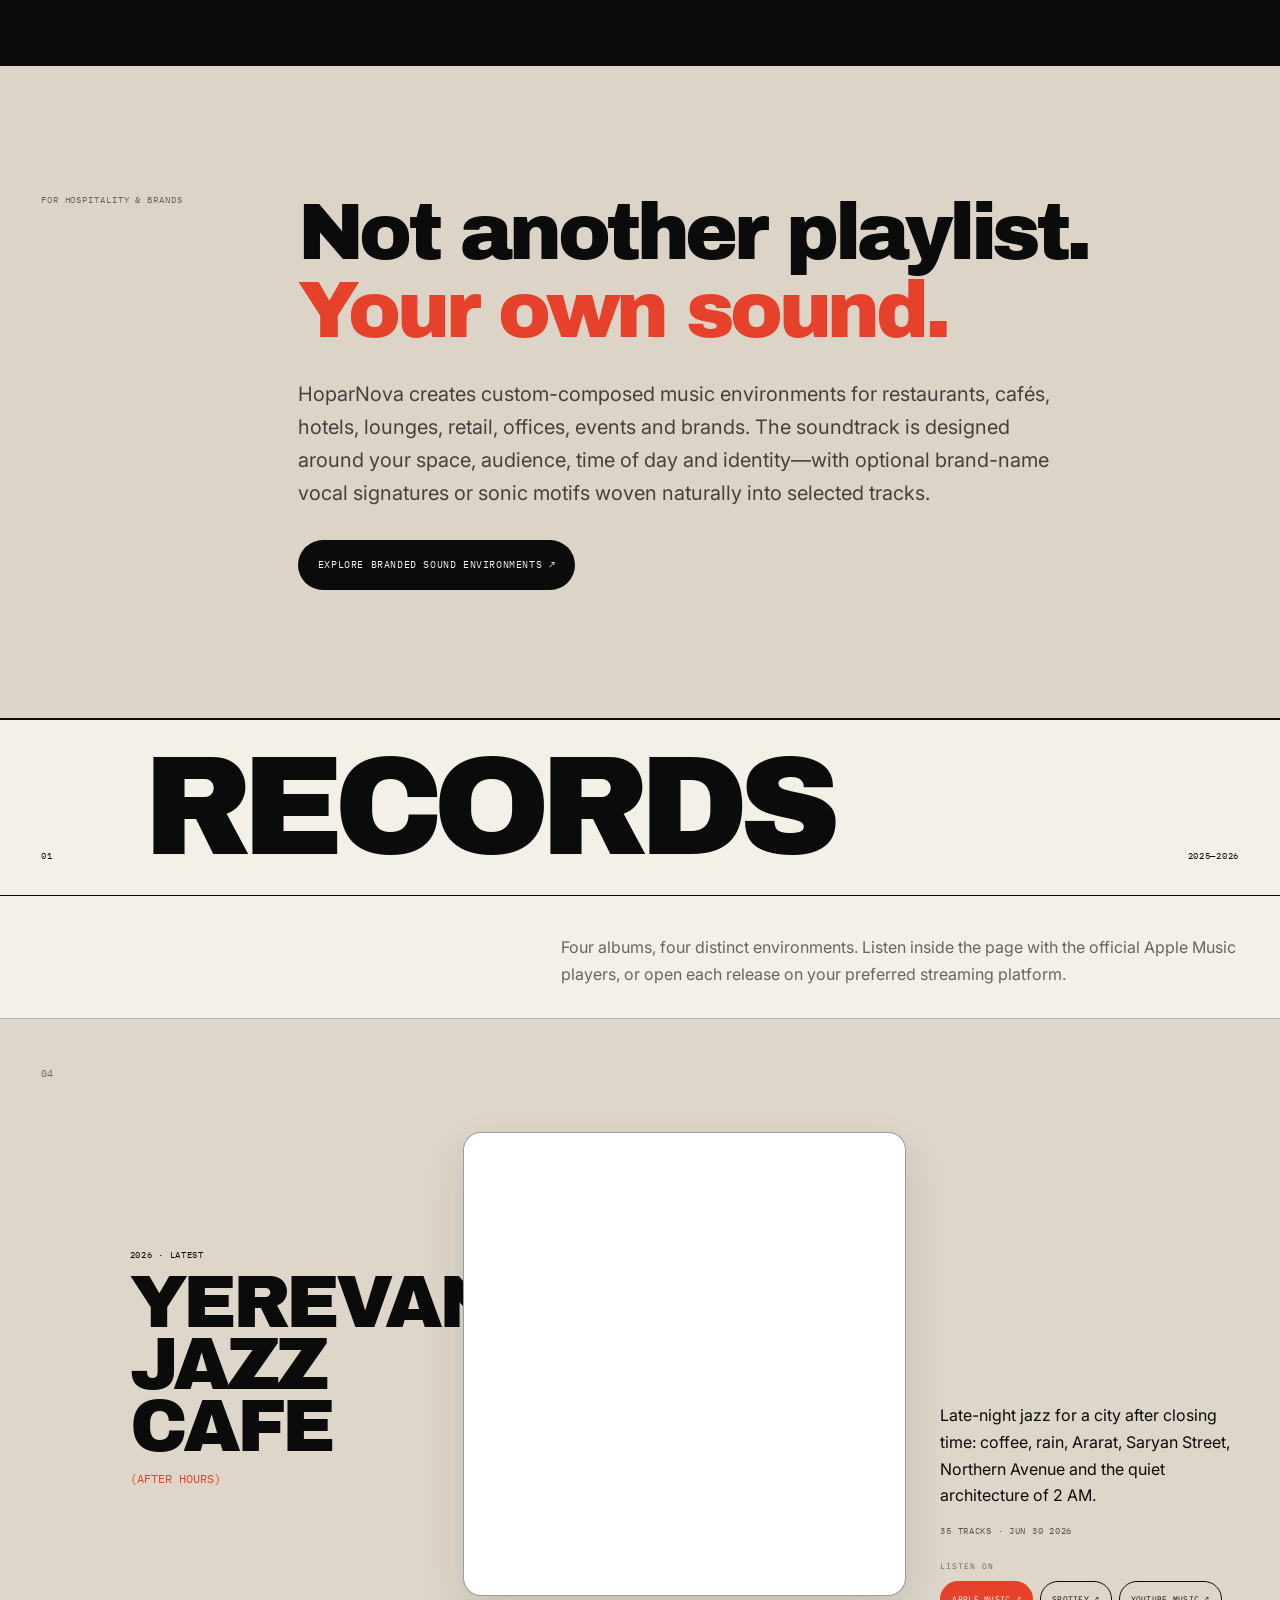
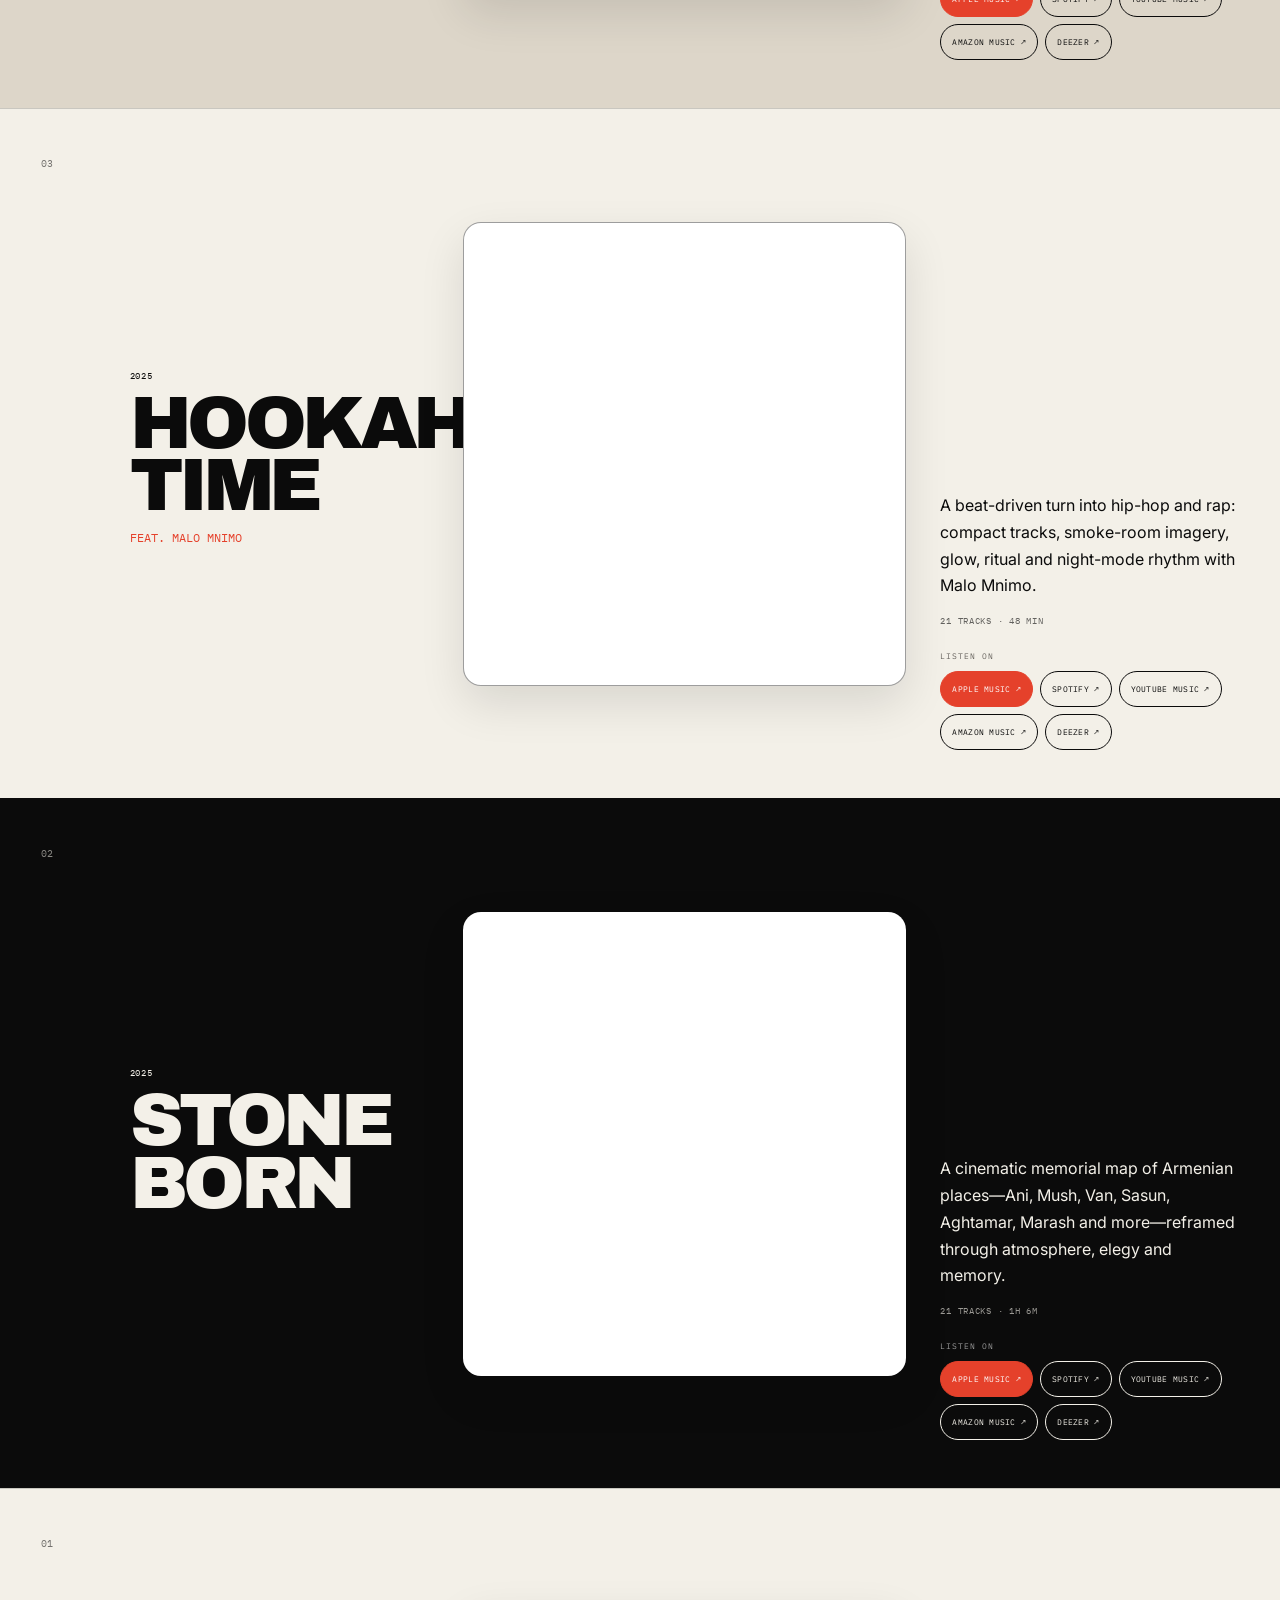
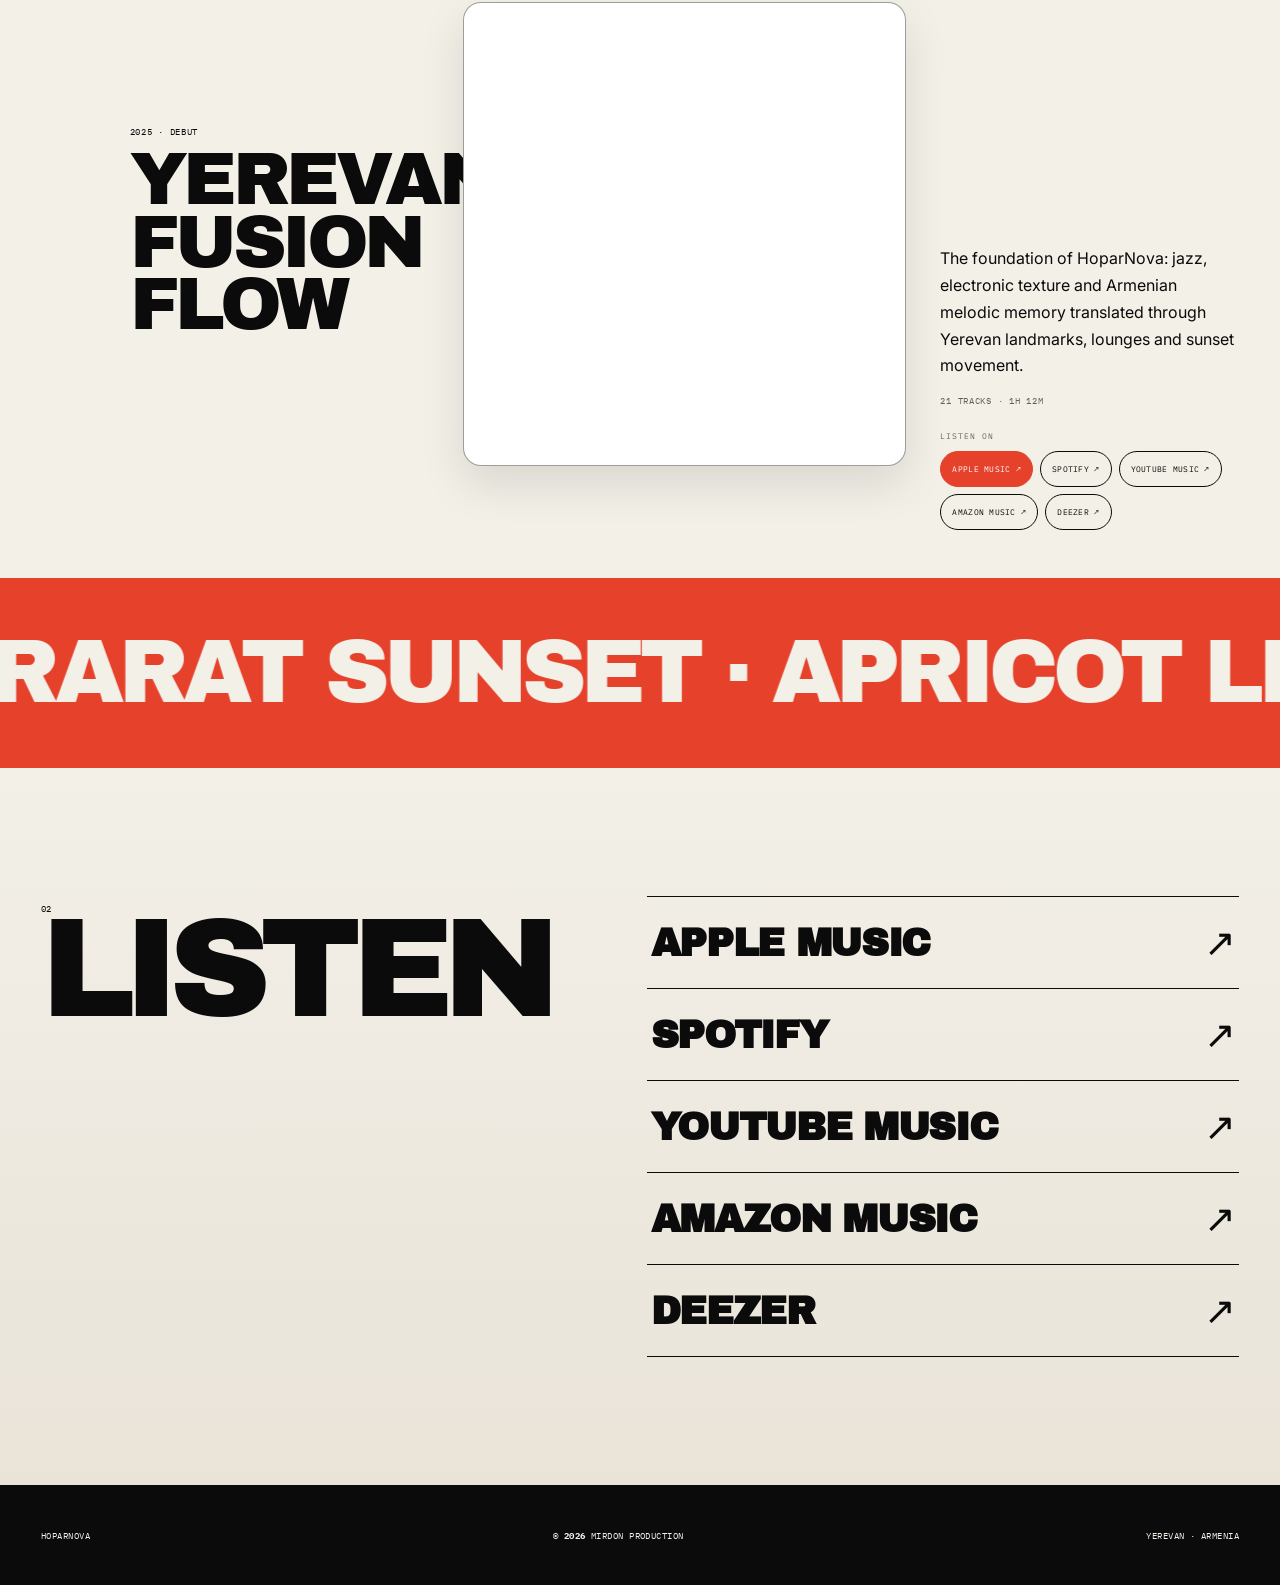
==== commit b423ecca: "Bust homepage bootstrap cache for Resonance Form" ====
--- a/index.html
+++ b/index.html
@@ -126,6 +126,6 @@
   </main>
 
   <footer><span>HOPARNOVA</span><span>© <b id="year"></b> MIRDON PRODUCTION</span><span>YEREVAN · ARMENIA</span></footer>
-  <script defer src="hoparnova-v10.js?v=25"></script>
+  <script defer src="hoparnova-v10.js?v=26"></script>
 </body>
 </html>
